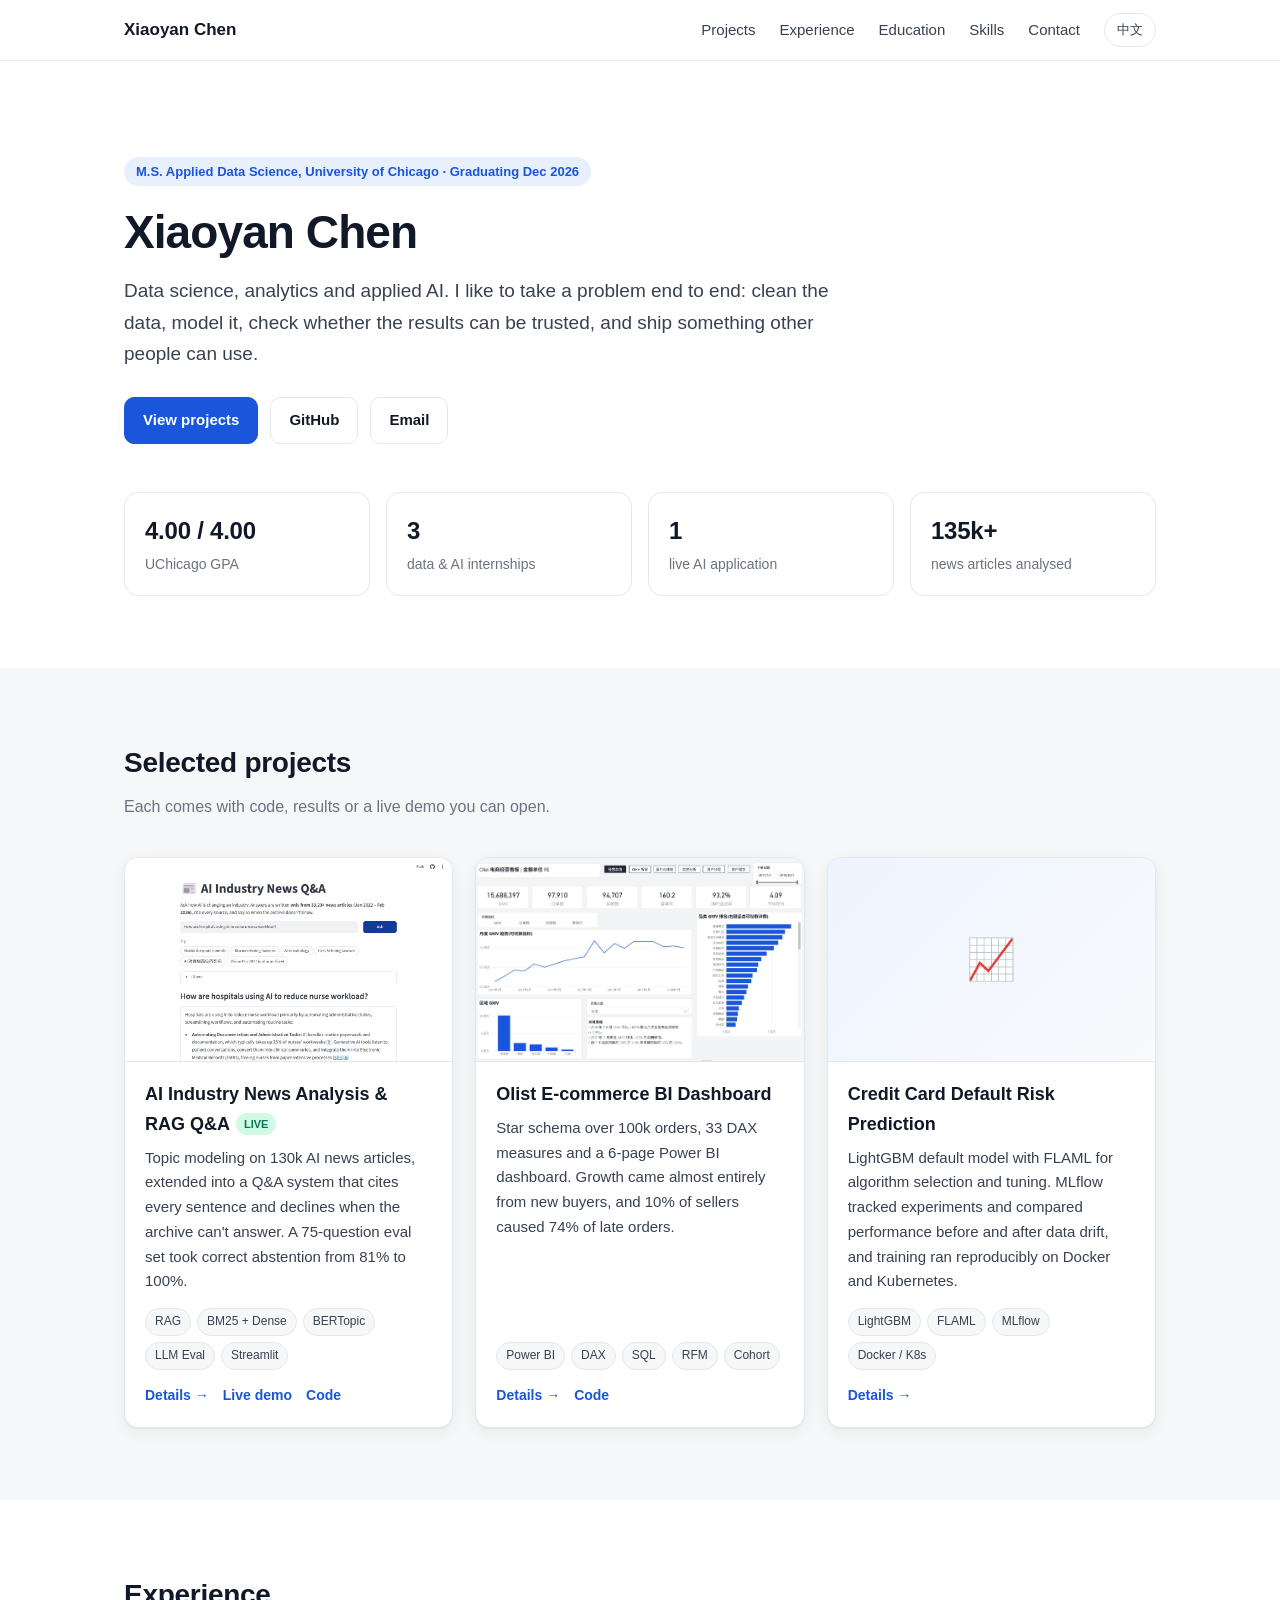
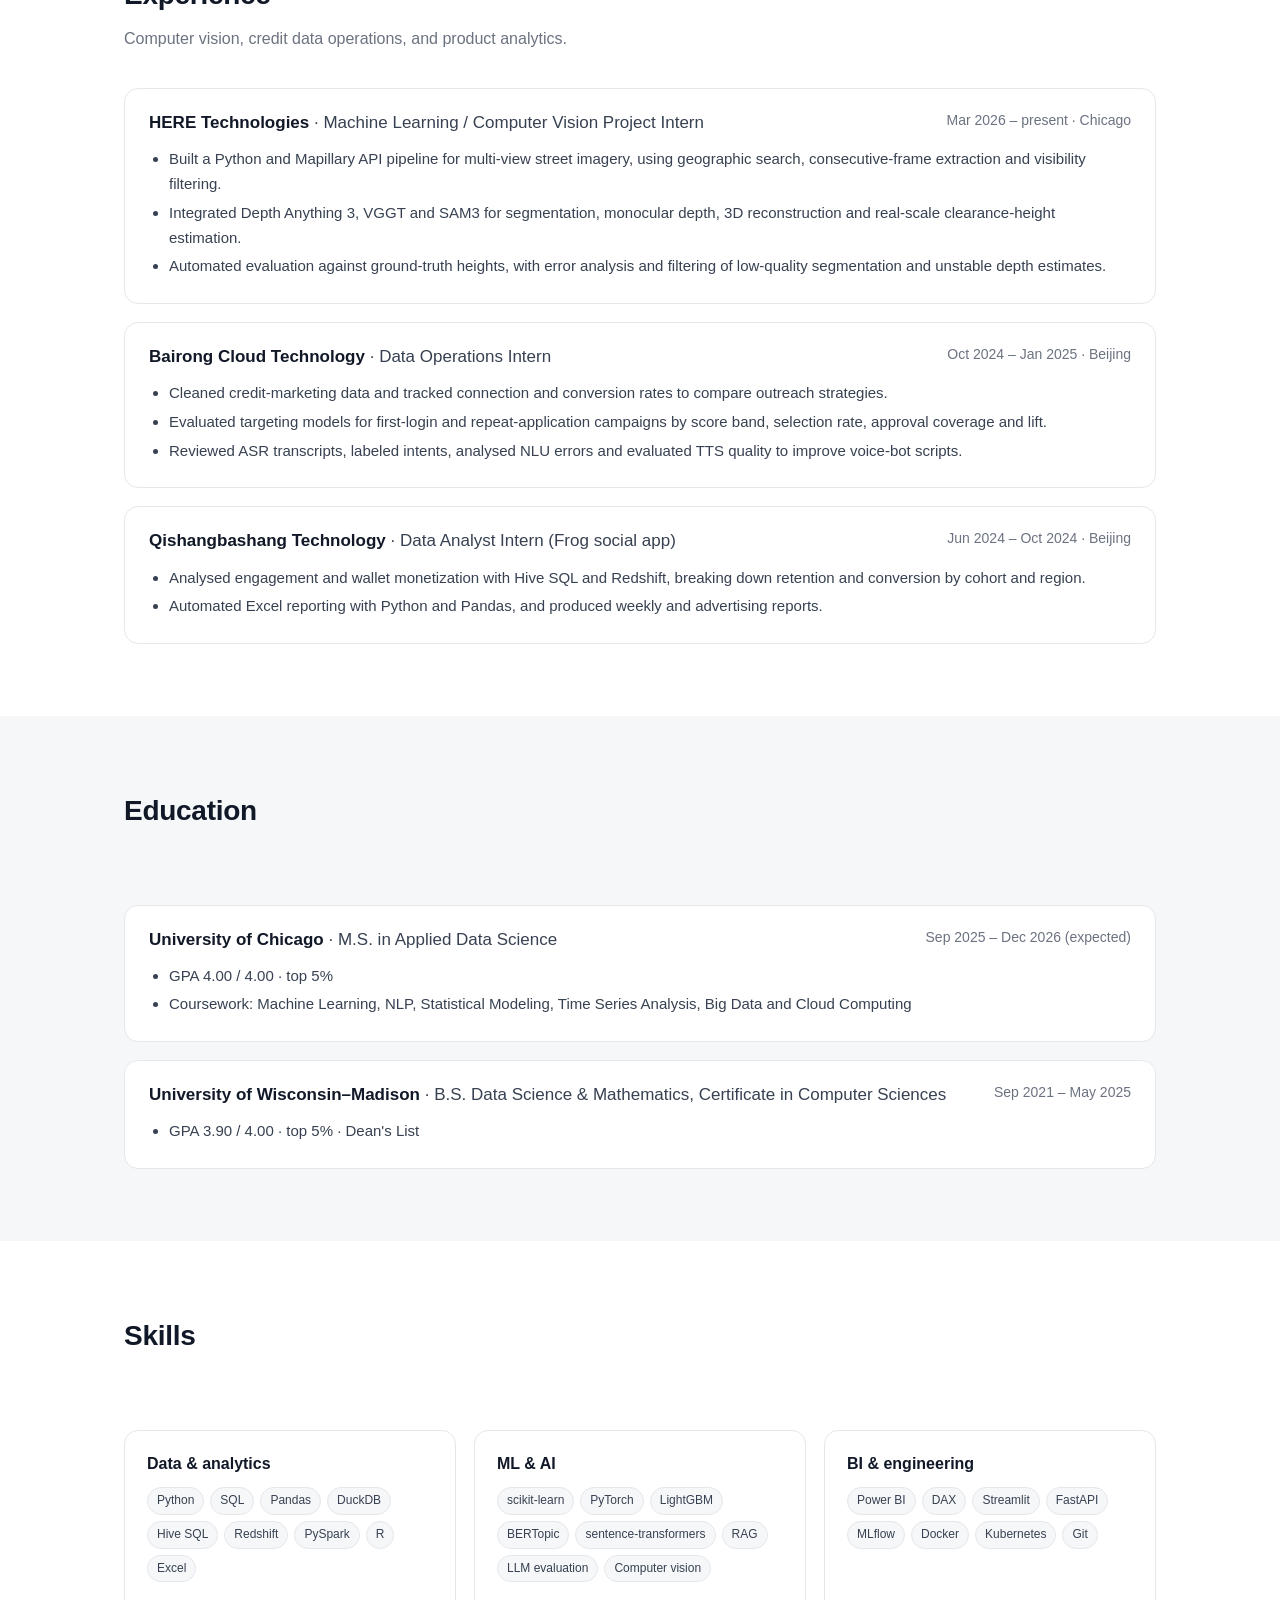
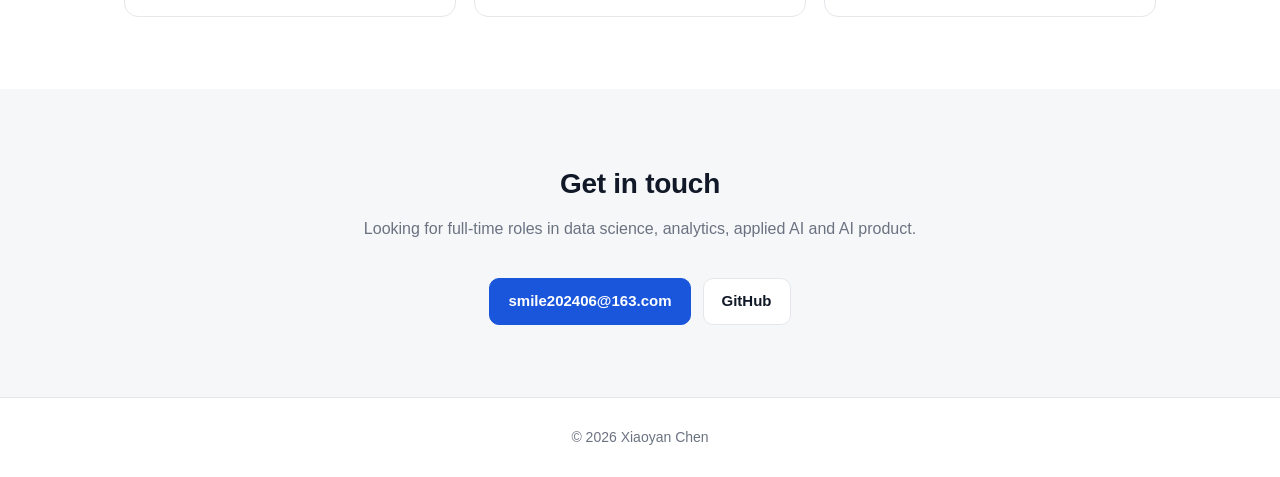
==== index.html @ d42ccf3e "Portfolio site: home page and three project pages (zh/en) Co-Authored-By: Claude Opus 5.5 <noreply@a" ====
<!DOCTYPE html>
<html lang="zh-CN" data-lang="zh">
<head>
  <meta charset="utf-8">
  <meta name="viewport" content="width=device-width, initial-scale=1">
  <title>陈笑颜 Xiaoyan Chen | 数据科学 · 数据分析 · AI 应用</title>
  <meta name="description" content="Xiaoyan Chen — M.S. Applied Data Science, University of Chicago. Projects in RAG / LLM applications, business intelligence and machine learning.">
  <link rel="stylesheet" href="assets/css/style.css">
  <script src="assets/js/lang.js"></script>
</head>
<body>

<nav class="nav">
  <div class="wrap">
    <a class="brand" href="#top"><span class="zh">陈笑颜</span><span class="en">Xiaoyan Chen</span></a>
    <div class="nav-links">
      <a href="#projects"><span class="zh">项目</span><span class="en">Projects</span></a>
      <a href="#experience"><span class="zh">经历</span><span class="en">Experience</span></a>
      <a href="#education"><span class="zh">教育</span><span class="en">Education</span></a>
      <a href="#skills"><span class="zh">技能</span><span class="en">Skills</span></a>
      <a class="keep" href="#contact"><span class="zh">联系</span><span class="en">Contact</span></a>
      <button class="lang-btn" data-toggle-lang type="button"><span class="zh">EN</span><span class="en">中文</span></button>
    </div>
  </div>
</nav>

<header class="hero" id="top">
  <div class="wrap">
    <span class="eyebrow"><span class="zh">芝加哥大学 应用数据科学硕士 · 2026 年 12 月毕业</span><span class="en">M.S. Applied Data Science, University of Chicago · Graduating Dec 2026</span></span>
    <h1><span class="zh">陈笑颜</span><span class="en">Xiaoyan Chen</span><span class="name-en zh">Xiaoyan Chen</span></h1>
    <p class="lead">
      <span class="zh">关注数据科学、数据分析与 AI 应用。我喜欢把问题做完整:从清洗数据、建模分析,到评测结果是否可信,再到做成别人能直接使用的产品。</span>
      <span class="en">Data science, analytics and applied AI. I like to take a problem end to end: clean the data, model it, check whether the results can be trusted, and ship something other people can use.</span>
    </p>
    <div class="btns">
      <a class="btn primary" href="#projects"><span class="zh">查看项目</span><span class="en">View projects</span></a>
      <a class="btn" href="https://github.com/Xchen-Xiaoyan" target="_blank" rel="noopener">GitHub</a>
      <a class="btn" href="mailto:smile202406@163.com">Email</a>
    </div>
    <div class="stats">
      <div class="stat"><b>4.00 / 4.00</b><span class="zh">芝加哥大学 GPA</span><span class="en">UChicago GPA</span></div>
      <div class="stat"><b>3</b><span class="zh">段数据 / AI 相关实习</span><span class="en">data &amp; AI internships</span></div>
      <div class="stat"><b>1</b><span class="zh">个在线可用的 AI 应用</span><span class="en">live AI application</span></div>
      <div class="stat"><b><span class="zh">13.5 万+</span><span class="en">135k+</span></b><span class="zh">篇新闻的 NLP 语料</span><span class="en">news articles analysed</span></div>
    </div>
  </div>
</header>

<section class="alt" id="projects">
  <div class="wrap">
    <h2 class="section-title"><span class="zh">精选项目</span><span class="en">Selected projects</span></h2>
    <p class="section-sub"><span class="zh">每个项目都有可以查看的代码、结果或在线演示。</span><span class="en">Each comes with code, results or a live demo you can open.</span></p>
    <div class="cards">

      <article class="card">
        <a class="thumb" href="projects/rag.html"><img src="assets/img/rag-demo.jpg" alt="RAG demo screenshot" loading="lazy"></a>
        <div class="body">
          <h3><span class="zh">AI 行业新闻分析与 RAG 问答系统</span><span class="en">AI Industry News Analysis &amp; RAG Q&amp;A</span><span class="badge">LIVE</span></h3>
          <p>
            <span class="zh">在 13 万篇 AI 新闻上做主题建模,再扩展成"逐句引用、无答案即拒答"的问答系统;自建 75 题评测集,正确拒答率由 81% 提升到 100%。</span>
            <span class="en">Topic modeling on 130k AI news articles, extended into a Q&amp;A system that cites every sentence and declines when the archive can't answer. A 75-question eval set took correct abstention from 81% to 100%.</span>
          </p>
          <div class="tags"><span class="tag">RAG</span><span class="tag">BM25 + Dense</span><span class="tag">BERTopic</span><span class="tag">LLM Eval</span><span class="tag">Streamlit</span></div>
          <div class="links">
            <a href="projects/rag.html"><span class="zh">详情 →</span><span class="en">Details →</span></a>
            <a href="https://ai-news-rag.streamlit.app" target="_blank" rel="noopener"><span class="zh">在线演示</span><span class="en">Live demo</span></a>
            <a href="https://github.com/Xchen-Xiaoyan/ai-news-rag" target="_blank" rel="noopener"><span class="zh">代码</span><span class="en">Code</span></a>
          </div>
        </div>
      </article>

      <article class="card">
        <a class="thumb" href="projects/olist-bi.html"><img src="assets/img/olist-overview.jpg" alt="Power BI dashboard" loading="lazy"></a>
        <div class="body">
          <h3><span class="zh">Olist 电商经营分析看板</span><span class="en">Olist E-commerce BI Dashboard</span></h3>
          <p>
            <span class="zh">10 万笔订单的星型建模、33 个 DAX 指标和 6 页 Power BI 看板;发现增长几乎全靠拉新,10% 的卖家造成 74% 的延迟订单。</span>
            <span class="en">Star schema over 100k orders, 33 DAX measures and a 6-page Power BI dashboard. Growth came almost entirely from new buyers, and 10% of sellers caused 74% of late orders.</span>
          </p>
          <div class="tags"><span class="tag">Power BI</span><span class="tag">DAX</span><span class="tag">SQL</span><span class="tag">RFM</span><span class="tag">Cohort</span></div>
          <div class="links">
            <a href="projects/olist-bi.html"><span class="zh">详情 →</span><span class="en">Details →</span></a>
            <a href="https://github.com/Xchen-Xiaoyan/olist-bi-dashboard" target="_blank" rel="noopener"><span class="zh">代码</span><span class="en">Code</span></a>
          </div>
        </div>
      </article>

      <article class="card">
        <a class="thumb placeholder" href="projects/credit-risk.html" aria-label="Credit risk project">📈</a>
        <div class="body">
          <h3><span class="zh">信用卡客户违约风险预测</span><span class="en">Credit Card Default Risk Prediction</span></h3>
          <p>
            <span class="zh">用 FLAML 自动选择算法与调参,构建 LightGBM 违约预测模型;以 MLflow 追踪实验、对比数据漂移前后表现,并用 Docker 与 Kubernetes 运行可复现的训练流程。</span>
            <span class="en">LightGBM default model with FLAML for algorithm selection and tuning. MLflow tracked experiments and compared performance before and after data drift, and training ran reproducibly on Docker and Kubernetes.</span>
          </p>
          <div class="tags"><span class="tag">LightGBM</span><span class="tag">FLAML</span><span class="tag">MLflow</span><span class="tag">Docker / K8s</span></div>
          <div class="links">
            <a href="projects/credit-risk.html"><span class="zh">详情 →</span><span class="en">Details →</span></a>
          </div>
        </div>
      </article>

    </div>
  </div>
</section>

<section id="experience">
  <div class="wrap">
    <h2 class="section-title"><span class="zh">实习经历</span><span class="en">Experience</span></h2>
    <p class="section-sub"><span class="zh">计算机视觉、信贷数据运营与互联网产品数据分析。</span><span class="en">Computer vision, credit data operations, and product analytics.</span></p>
    <div class="timeline">

      <div class="item">
        <div class="item-head">
          <h3>HERE Technologies <span class="role">· <span class="zh">机器学习 / 计算机视觉项目实习生</span><span class="en">Machine Learning / Computer Vision Project Intern</span></span></h3>
          <span class="when"><span class="zh">2026.03 – 至今 · 芝加哥</span><span class="en">Mar 2026 – present · Chicago</span></span>
        </div>
        <ul>
          <li><span class="zh">基于 Python 与 Mapillary API 搭建街景图像采集流程,通过地理检索、连续帧截取与可见性筛选构建多视角样本集。</span><span class="en">Built a Python and Mapillary API pipeline for multi-view street imagery, using geographic search, consecutive-frame extraction and visibility filtering.</span></li>
          <li><span class="zh">集成 Depth Anything 3、VGGT、SAM3,实现目标分割、单目深度估计、三维重建与真实尺度净空高度估计。</span><span class="en">Integrated Depth Anything 3, VGGT and SAM3 for segmentation, monocular depth, 3D reconstruction and real-scale clearance-height estimation.</span></li>
          <li><span class="zh">建立自动化评估流程,结合真实高度标签分析误差,筛除低质量分割与不稳定深度结果。</span><span class="en">Automated evaluation against ground-truth heights, with error analysis and filtering of low-quality segmentation and unstable depth estimates.</span></li>
        </ul>
      </div>

      <div class="item">
        <div class="item-head">
          <h3><span class="zh">北京百融云创科技股份有限公司</span><span class="en">Bairong Cloud Technology</span> <span class="role">· <span class="zh">数据运营管理实习生</span><span class="en">Data Operations Intern</span></span></h3>
          <span class="when"><span class="zh">2024.10 – 2025.01 · 北京</span><span class="en">Oct 2024 – Jan 2025 · Beijing</span></span>
        </div>
        <ul>
          <li><span class="zh">清洗信贷营销数据,统计接通率、转化率等指标,支持触达策略比较与运营复盘。</span><span class="en">Cleaned credit-marketing data and tracked connection and conversion rates to compare outreach strategies.</span></li>
          <li><span class="zh">参与首登、重申场景的模型效果回溯,比较评分区间与交叉圈选方案的析出率、授信占比和提升倍数。</span><span class="en">Evaluated targeting models for first-login and repeat-application campaigns by score band, selection rate, approval coverage and lift.</span></li>
          <li><span class="zh">核对 ASR 转写、标注客户意图并分析 NLU 误判,评估 TTS 合成语音,协助优化外呼话术。</span><span class="en">Reviewed ASR transcripts, labeled intents, analysed NLU errors and evaluated TTS quality to improve voice-bot scripts.</span></li>
        </ul>
      </div>

      <div class="item">
        <div class="item-head">
          <h3><span class="zh">北京七上八上科技有限公司</span><span class="en">Qishangbashang Technology</span> <span class="role">· <span class="zh">数据分析实习生(Frog 海外社交产品)</span><span class="en">Data Analyst Intern (Frog social app)</span></span></h3>
          <span class="when"><span class="zh">2024.06 – 2024.10 · 北京</span><span class="en">Jun 2024 – Oct 2024 · Beijing</span></span>
        </div>
        <ul>
          <li><span class="zh">使用 Hive SQL、Redshift 分析用户行为与钱包商业化指标,按新老用户、地区拆解留存与转化。</span><span class="en">Analysed engagement and wallet monetization with Hive SQL and Redshift, breaking down retention and conversion by cohort and region.</span></li>
          <li><span class="zh">用 Python / Pandas 自动回填 Excel 报表,减少重复整理工作;制作数据周报与广告效果报告。</span><span class="en">Automated Excel reporting with Python and Pandas, and produced weekly and advertising reports.</span></li>
        </ul>
      </div>

    </div>
  </div>
</section>

<section class="alt" id="education">
  <div class="wrap">
    <h2 class="section-title"><span class="zh">教育背景</span><span class="en">Education</span></h2>
    <p class="section-sub">&nbsp;</p>
    <div class="timeline">
      <div class="item">
        <div class="item-head">
          <h3><span class="zh">芝加哥大学</span><span class="en">University of Chicago</span> <span class="role">· <span class="zh">应用数据科学 硕士</span><span class="en">M.S. in Applied Data Science</span></span></h3>
          <span class="when"><span class="zh">2025.09 – 2026.12(预计)</span><span class="en">Sep 2025 – Dec 2026 (expected)</span></span>
        </div>
        <ul>
          <li>GPA 4.00 / 4.00 <span class="zh">· 专业前 5%</span><span class="en">· top 5%</span></li>
          <li><span class="zh">核心课程:机器学习、NLP、数据科学统计模型、时间序列分析与预测、大数据与云计算</span><span class="en">Coursework: Machine Learning, NLP, Statistical Modeling, Time Series Analysis, Big Data and Cloud Computing</span></li>
        </ul>
      </div>
      <div class="item">
        <div class="item-head">
          <h3><span class="zh">威斯康星大学麦迪逊分校</span><span class="en">University of Wisconsin–Madison</span> <span class="role">· <span class="zh">数据科学 / 数学 学士,计算机科学证书</span><span class="en">B.S. Data Science &amp; Mathematics, Certificate in Computer Sciences</span></span></h3>
          <span class="when"><span class="zh">2021.09 – 2025.05</span><span class="en">Sep 2021 – May 2025</span></span>
        </div>
        <ul>
          <li>GPA 3.90 / 4.00 <span class="zh">· 专业前 5% · 连续三年院长名单</span><span class="en">· top 5% · Dean's List</span></li>
        </ul>
      </div>
    </div>
  </div>
</section>

<section id="skills">
  <div class="wrap">
    <h2 class="section-title"><span class="zh">技能</span><span class="en">Skills</span></h2>
    <p class="section-sub">&nbsp;</p>
    <div class="skills">
      <div class="skill">
        <h3><span class="zh">数据与分析</span><span class="en">Data &amp; analytics</span></h3>
        <div class="tags"><span class="tag">Python</span><span class="tag">SQL</span><span class="tag">Pandas</span><span class="tag">DuckDB</span><span class="tag">Hive SQL</span><span class="tag">Redshift</span><span class="tag">PySpark</span><span class="tag">R</span><span class="tag">Excel</span></div>
      </div>
      <div class="skill">
        <h3><span class="zh">机器学习与 AI</span><span class="en">ML &amp; AI</span></h3>
        <div class="tags"><span class="tag">scikit-learn</span><span class="tag">PyTorch</span><span class="tag">LightGBM</span><span class="tag">BERTopic</span><span class="tag">sentence-transformers</span><span class="tag">RAG</span><span class="tag">LLM evaluation</span><span class="tag">Computer vision</span></div>
      </div>
      <div class="skill">
        <h3><span class="zh">BI 与工程</span><span class="en">BI &amp; engineering</span></h3>
        <div class="tags"><span class="tag">Power BI</span><span class="tag">DAX</span><span class="tag">Streamlit</span><span class="tag">FastAPI</span><span class="tag">MLflow</span><span class="tag">Docker</span><span class="tag">Kubernetes</span><span class="tag">Git</span></div>
      </div>
    </div>
  </div>
</section>

<section class="alt contact" id="contact">
  <div class="wrap">
    <h2 class="section-title"><span class="zh">联系我</span><span class="en">Get in touch</span></h2>
    <p class="section-sub"><span class="zh">正在寻找数据科学、数据分析、AI 应用与 AI 产品相关的全职机会。</span><span class="en">Looking for full-time roles in data science, analytics, applied AI and AI product.</span></p>
    <div class="btns">
      <a class="btn primary" href="mailto:smile202406@163.com">smile202406@163.com</a>
      <a class="btn" href="https://github.com/Xchen-Xiaoyan" target="_blank" rel="noopener">GitHub</a>
    </div>
  </div>
</section>

<footer>© <span id="year">2026</span> <span class="zh">陈笑颜</span><span class="en">Xiaoyan Chen</span></footer>

</body>
</html>
---- assets/css/style.css ----
/* ---------- tokens ---------- */
:root {
  --accent: #1a56db;
  --accent-soft: #e8f0fe;
  --ink: #111827;
  --ink-2: #374151;
  --muted: #6b7280;
  --line: #e5e7eb;
  --bg: #ffffff;
  --bg-2: #f6f7f9;
  --radius: 14px;
  --shadow: 0 1px 2px rgba(17, 24, 39, .04), 0 4px 16px rgba(17, 24, 39, .06);
  --max: 1080px;
  /* System fonts only: no external font CDN, so the site loads everywhere (incl. mainland China). */
  --font: -apple-system, BlinkMacSystemFont, "Segoe UI", "PingFang SC", "Hiragino Sans GB", "Microsoft YaHei",
          "Noto Sans SC", "Helvetica Neue", Arial, sans-serif;
}

* { box-sizing: border-box; }
html { scroll-behavior: smooth; }
body { margin: 0; font-family: var(--font); color: var(--ink); background: var(--bg); line-height: 1.65;
       -webkit-font-smoothing: antialiased; }
img { max-width: 100%; display: block; }
a { color: var(--accent); text-decoration: none; }
a:hover { text-decoration: underline; }

/* ---------- language toggle: every text exists as .zh and .en ---------- */
html[data-lang="zh"] .en, html[data-lang="en"] .zh { display: none !important; }

/* ---------- layout ---------- */
.wrap { max-width: var(--max); margin: 0 auto; padding: 0 24px; }
section { padding: 72px 0; }
section.alt { background: var(--bg-2); }
.section-title { font-size: 28px; font-weight: 700; margin: 0 0 8px; letter-spacing: -.01em; }
.section-sub { color: var(--muted); margin: 0 0 36px; }

/* ---------- nav ---------- */
.nav { position: sticky; top: 0; z-index: 10; background: rgba(255, 255, 255, .88);
       backdrop-filter: saturate(180%) blur(10px); border-bottom: 1px solid var(--line); }
.nav .wrap { display: flex; align-items: center; justify-content: space-between; height: 60px; }
.brand { font-weight: 700; color: var(--ink); font-size: 17px; }
.brand:hover { text-decoration: none; }
.nav-links { display: flex; gap: 24px; align-items: center; }
.nav-links a { color: var(--ink-2); font-size: 15px; }
.lang-btn { border: 1px solid var(--line); background: #fff; border-radius: 999px; padding: 5px 12px;
            font: inherit; font-size: 13px; cursor: pointer; color: var(--ink-2); }
.lang-btn:hover { border-color: var(--accent); color: var(--accent); }

/* ---------- hero ---------- */
.hero { padding: 96px 0 72px; }
.eyebrow { display: inline-block; font-size: 13px; font-weight: 600; color: var(--accent); background: var(--accent-soft);
           padding: 4px 12px; border-radius: 999px; margin-bottom: 20px; }
.hero h1 { font-size: 46px; line-height: 1.15; margin: 0 0 16px; letter-spacing: -.02em; }
.hero h1 .name-en { color: var(--muted); font-weight: 600; font-size: 28px; margin-left: 10px; }
.hero p.lead { font-size: 19px; color: var(--ink-2); max-width: 720px; margin: 0 0 28px; }
.btns { display: flex; gap: 12px; flex-wrap: wrap; }
.btn { display: inline-flex; align-items: center; gap: 8px; padding: 10px 18px; border-radius: 10px; font-weight: 600;
       font-size: 15px; border: 1px solid var(--line); color: var(--ink); background: #fff; }
.btn:hover { text-decoration: none; border-color: var(--accent); color: var(--accent); }
.btn.primary { background: var(--accent); border-color: var(--accent); color: #fff; }
.btn.primary:hover { background: #1747b8; color: #fff; }
.stats { display: grid; grid-template-columns: repeat(4, 1fr); gap: 16px; margin-top: 48px; }
.stat { border: 1px solid var(--line); border-radius: var(--radius); padding: 18px 20px; background: #fff; }
.stat b { display: block; font-size: 24px; letter-spacing: -.01em; white-space: nowrap; }
.stat > span { color: var(--muted); font-size: 14px; }

/* ---------- project cards ---------- */
.cards { display: grid; grid-template-columns: repeat(3, 1fr); gap: 22px; }
.card { background: #fff; border: 1px solid var(--line); border-radius: var(--radius); overflow: hidden;
        box-shadow: var(--shadow); display: flex; flex-direction: column; transition: transform .15s ease; }
.card:hover { transform: translateY(-3px); }
.card .thumb { aspect-ratio: 16 / 10; background: var(--bg-2); overflow: hidden; border-bottom: 1px solid var(--line); }
.card .thumb img { width: 100%; height: 100%; object-fit: cover; object-position: top; }
.card .thumb.placeholder { display: grid; place-items: center; font-size: 40px; color: var(--accent);
                           background: linear-gradient(135deg, #eef4ff, #f8fafc); }
.card .body { padding: 18px 20px 20px; display: flex; flex-direction: column; flex: 1; }
.card h3 { margin: 0 0 6px; font-size: 18px; }
.card p { margin: 0 0 14px; color: var(--ink-2); font-size: 15px; flex: 1; }
.tags { display: flex; flex-wrap: wrap; gap: 6px; margin-bottom: 14px; }
.tag { font-size: 12px; padding: 3px 9px; border-radius: 999px; background: var(--bg-2); color: var(--ink-2);
       border: 1px solid var(--line); }
.card .links { display: flex; gap: 14px; font-size: 14px; font-weight: 600; }
.badge { display: inline-block; font-size: 11px; font-weight: 700; color: #047857; background: #d1fae5;
         padding: 2px 8px; border-radius: 999px; margin-left: 6px; vertical-align: 2px; }

/* ---------- timeline ---------- */
.timeline { display: grid; gap: 18px; }
.item { background: #fff; border: 1px solid var(--line); border-radius: var(--radius); padding: 20px 24px; }
.item-head { display: flex; justify-content: space-between; gap: 12px; flex-wrap: wrap; }
.item h3 { margin: 0; font-size: 17px; }
.item .role { color: var(--ink-2); font-weight: 500; }
.item .when { color: var(--muted); font-size: 14px; white-space: nowrap; }
.item ul { margin: 10px 0 0; padding-left: 20px; color: var(--ink-2); font-size: 15px; }
.item li { margin: 4px 0; }

/* ---------- skills ---------- */
.skills { display: grid; grid-template-columns: repeat(3, 1fr); gap: 18px; }
.skill { background: #fff; border: 1px solid var(--line); border-radius: var(--radius); padding: 20px 22px; }
.skill h3 { margin: 0 0 10px; font-size: 16px; }

/* ---------- contact / footer ---------- */
.contact { text-align: center; }
.contact .btns { justify-content: center; }
footer { border-top: 1px solid var(--line); padding: 28px 0; color: var(--muted); font-size: 14px; text-align: center; }

/* ---------- project detail pages ---------- */
.crumb { font-size: 14px; color: var(--muted); margin-bottom: 18px; display: inline-block; }
.detail-hero { padding: 56px 0 32px; }
.detail-hero h1 { font-size: 36px; margin: 0 0 12px; letter-spacing: -.02em; }
.detail-hero .lead { font-size: 18px; color: var(--ink-2); max-width: 760px; margin: 0 0 22px; }
.shot { border: 1px solid var(--line); border-radius: var(--radius); overflow: hidden; box-shadow: var(--shadow); background: #fff; }
.shot + figcaption, figcaption { color: var(--muted); font-size: 14px; margin-top: 8px; }
figure { margin: 0; }
.grid-2 { display: grid; grid-template-columns: 1fr 1fr; gap: 22px; }
.metrics { display: grid; grid-template-columns: repeat(4, 1fr); gap: 14px; margin: 8px 0 8px; }
.metric { border: 1px solid var(--line); border-radius: 12px; padding: 16px 18px; background: #fff; }
.metric b { display: block; font-size: 24px; color: var(--accent); letter-spacing: -.01em; white-space: nowrap; }
.metric > span { font-size: 13px; color: var(--muted); }
.prose { max-width: 780px; }
.prose h2 { font-size: 22px; margin: 36px 0 10px; }
.prose p, .prose li { color: var(--ink-2); font-size: 16px; }
.prose ul { padding-left: 22px; }
.callout { border-left: 4px solid var(--accent); background: var(--accent-soft); padding: 14px 18px; border-radius: 0 10px 10px 0;
           color: var(--ink-2); margin: 18px 0; }

/* ---------- responsive ---------- */
@media (max-width: 900px) {
  .cards, .skills { grid-template-columns: 1fr 1fr; }
  .stats, .metrics { grid-template-columns: 1fr 1fr; }
}
@media (max-width: 640px) {
  .nav-links a:not(.keep) { display: none; }
  .hero { padding: 56px 0 40px; }
  .hero h1 { font-size: 34px; }
  .stat b, .metric b { font-size: 20px; }
  .hero h1 .name-en { display: block; margin: 6px 0 0; font-size: 22px; }
  .cards, .skills, .grid-2 { grid-template-columns: 1fr; }
  section { padding: 52px 0; }
  .detail-hero h1 { font-size: 28px; }
}
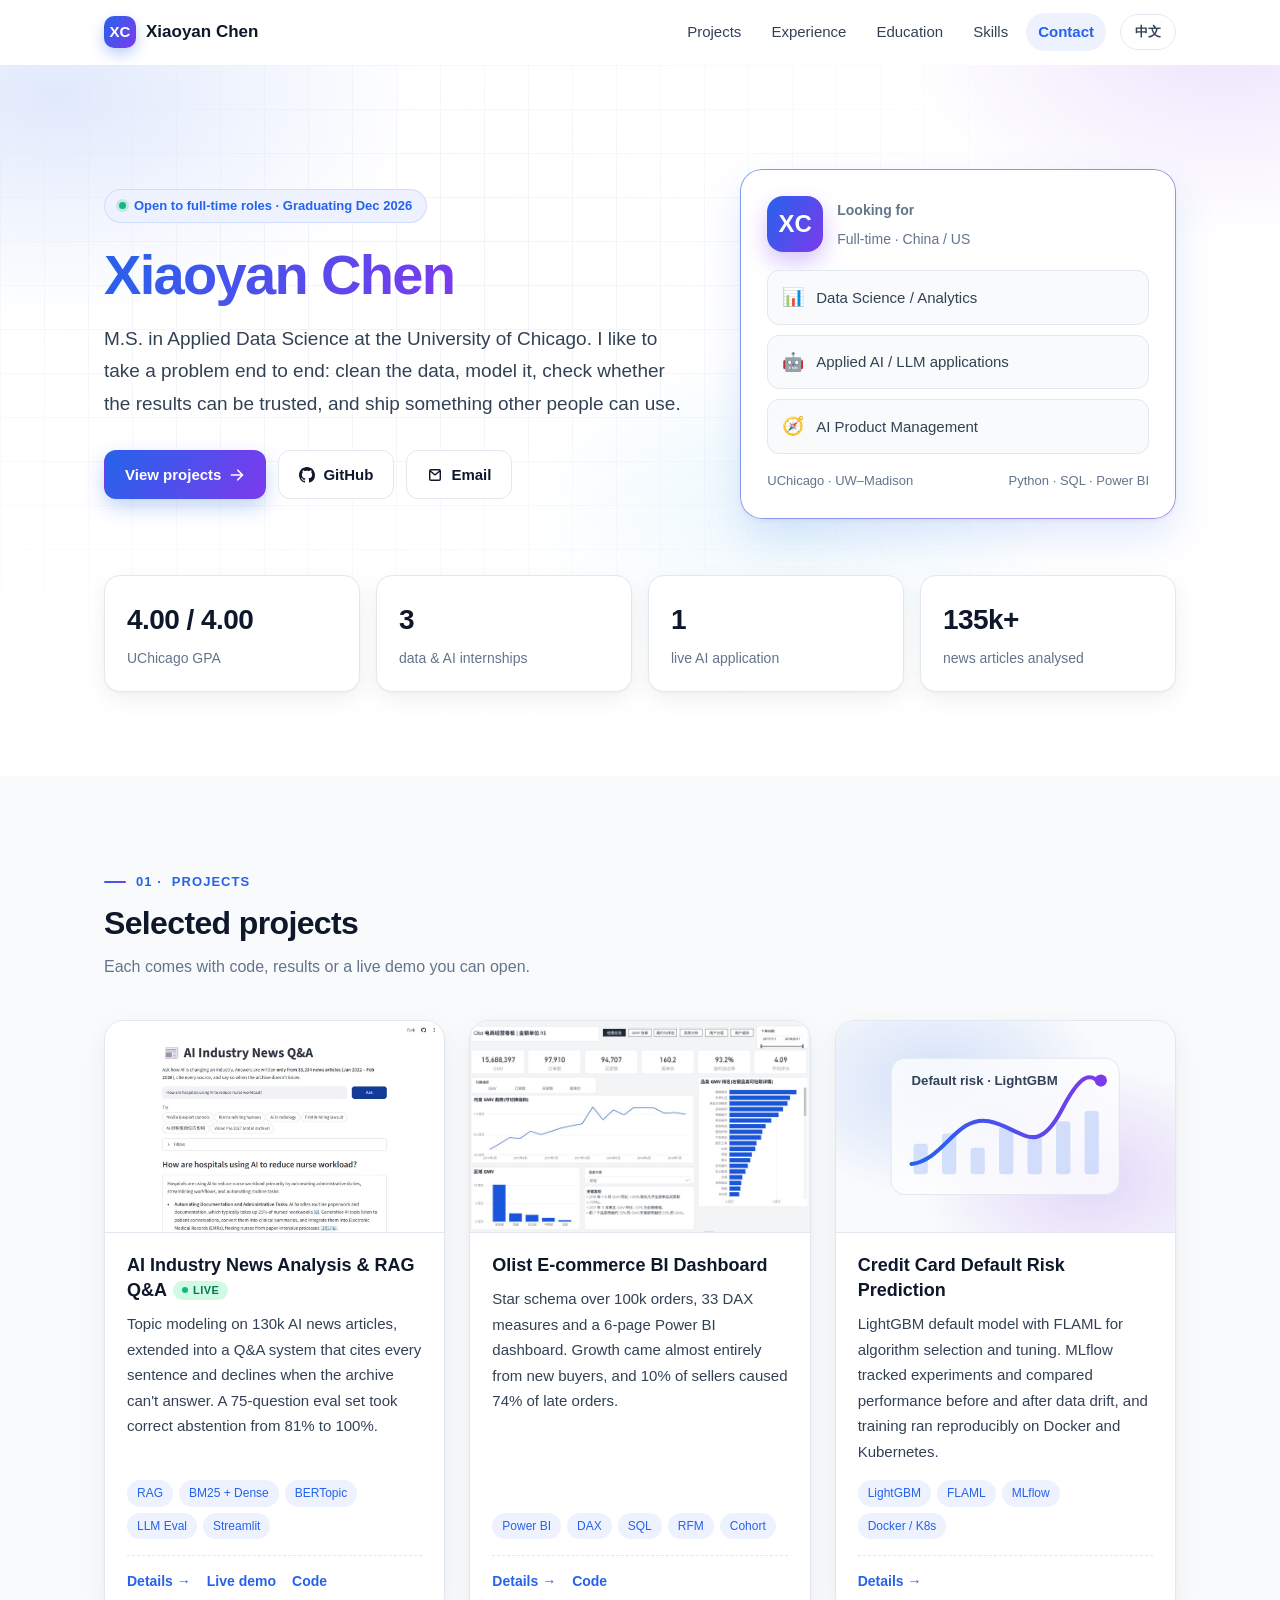
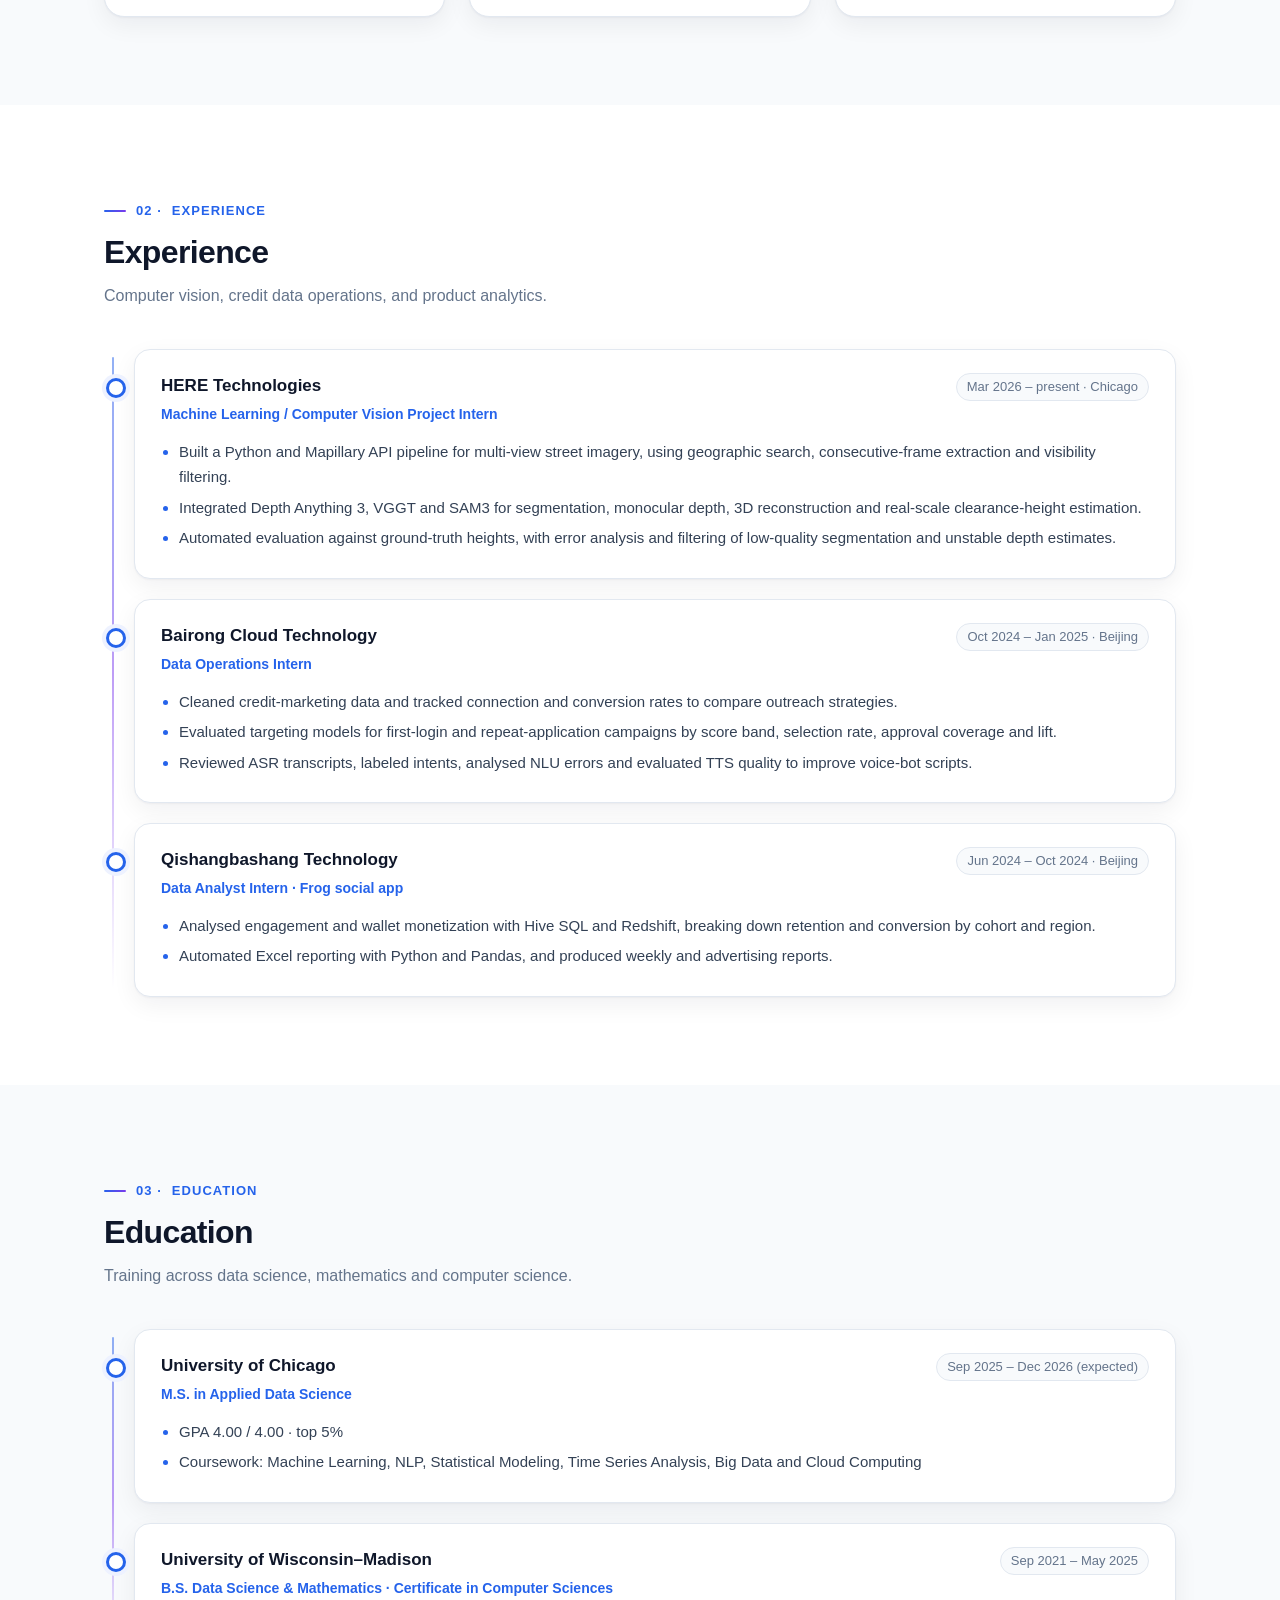
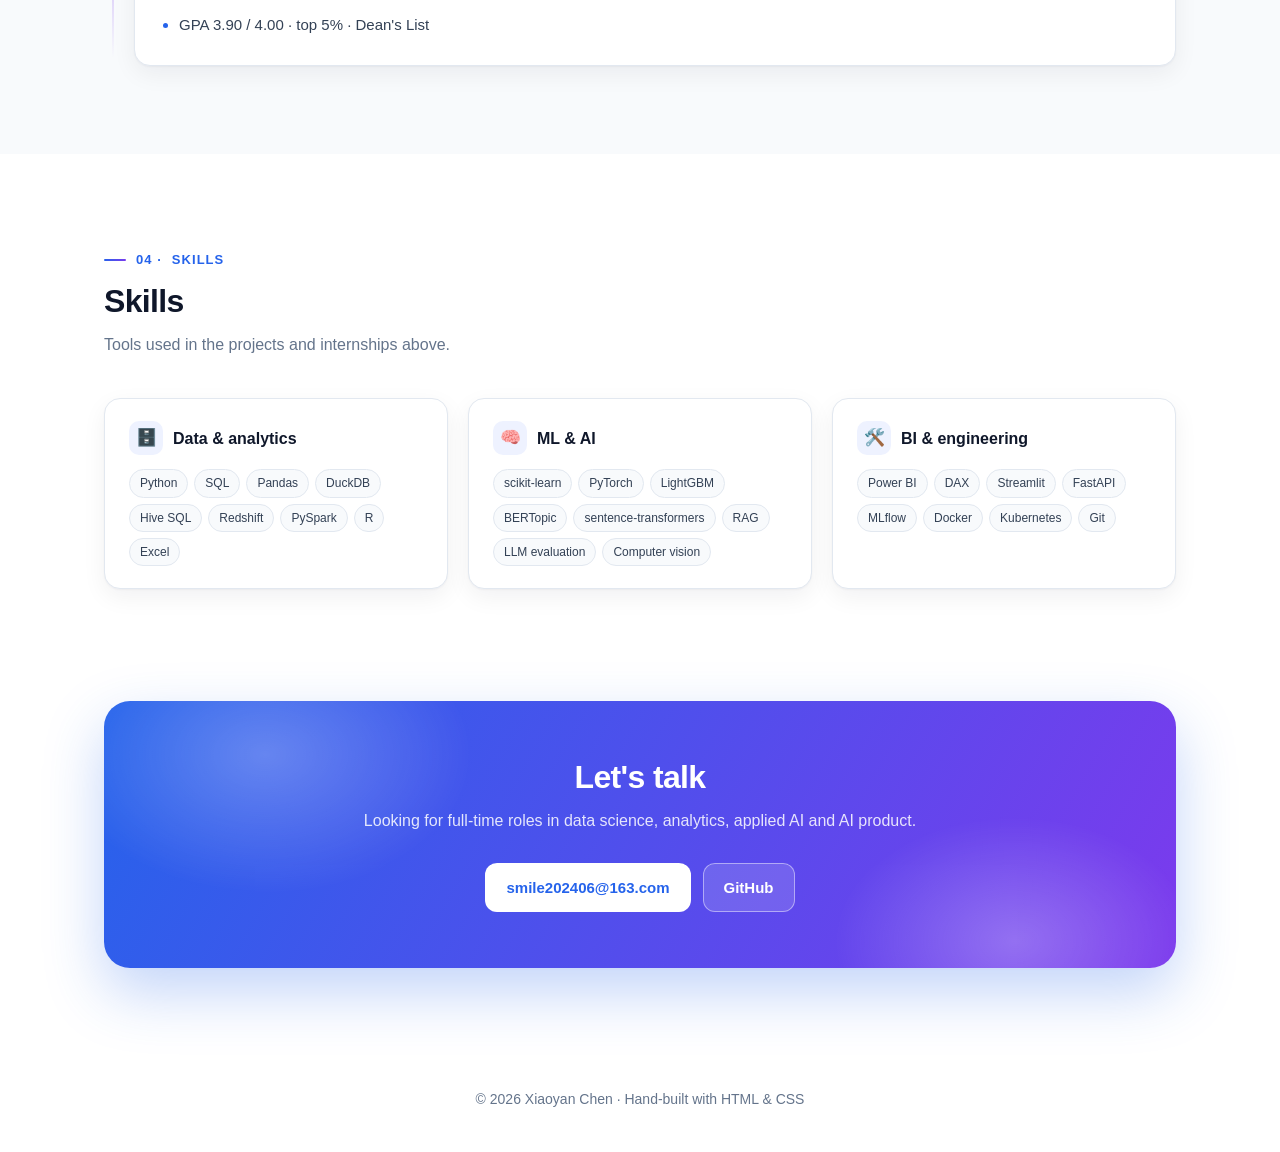
==== commit ca7545dd: "Redesign: gradient hero with profile card, timeline, motion, dark mode polish Co-Authored-By: Claude" ====
--- a/index.html
+++ b/index.html
@@ -5,6 +5,8 @@
   <meta name="viewport" content="width=device-width, initial-scale=1">
   <title>陈笑颜 Xiaoyan Chen | 数据科学 · 数据分析 · AI 应用</title>
   <meta name="description" content="Xiaoyan Chen — M.S. Applied Data Science, University of Chicago. Projects in RAG / LLM applications, business intelligence and machine learning.">
+  <meta name="color-scheme" content="light dark">
+  <link rel="icon" href="data:image/svg+xml,%3Csvg xmlns='http://www.w3.org/2000/svg' viewBox='0 0 64 64'%3E%3Cdefs%3E%3ClinearGradient id='g' x1='0' y1='0' x2='1' y2='1'%3E%3Cstop offset='0' stop-color='%232563eb'/%3E%3Cstop offset='1' stop-color='%237c3aed'/%3E%3C/linearGradient%3E%3C/defs%3E%3Crect width='64' height='64' rx='16' fill='url(%23g)'/%3E%3Ctext x='32' y='43' font-size='30' text-anchor='middle' fill='white' font-family='Arial' font-weight='700'%3EXC%3C/text%3E%3C/svg%3E">
   <link rel="stylesheet" href="assets/css/style.css">
   <script src="assets/js/lang.js"></script>
 </head>
@@ -12,7 +14,7 @@
 
 <nav class="nav">
   <div class="wrap">
-    <a class="brand" href="#top"><span class="zh">陈笑颜</span><span class="en">Xiaoyan Chen</span></a>
+    <a class="brand" href="#top"><span class="mono">XC</span><span class="zh">陈笑颜</span><span class="en">Xiaoyan Chen</span></a>
     <div class="nav-links">
       <a href="#projects"><span class="zh">项目</span><span class="en">Projects</span></a>
       <a href="#experience"><span class="zh">经历</span><span class="en">Experience</span></a>
@@ -26,18 +28,39 @@
 
 <header class="hero" id="top">
   <div class="wrap">
-    <span class="eyebrow"><span class="zh">芝加哥大学 应用数据科学硕士 · 2026 年 12 月毕业</span><span class="en">M.S. Applied Data Science, University of Chicago · Graduating Dec 2026</span></span>
-    <h1><span class="zh">陈笑颜</span><span class="en">Xiaoyan Chen</span><span class="name-en zh">Xiaoyan Chen</span></h1>
-    <p class="lead">
-      <span class="zh">关注数据科学、数据分析与 AI 应用。我喜欢把问题做完整:从清洗数据、建模分析,到评测结果是否可信,再到做成别人能直接使用的产品。</span>
-      <span class="en">Data science, analytics and applied AI. I like to take a problem end to end: clean the data, model it, check whether the results can be trusted, and ship something other people can use.</span>
-    </p>
-    <div class="btns">
-      <a class="btn primary" href="#projects"><span class="zh">查看项目</span><span class="en">View projects</span></a>
-      <a class="btn" href="https://github.com/Xchen-Xiaoyan" target="_blank" rel="noopener">GitHub</a>
-      <a class="btn" href="mailto:smile202406@163.com">Email</a>
-    </div>
-    <div class="stats">
+    <div class="hero-grid">
+      <div class="reveal">
+        <span class="eyebrow"><span class="dot"></span><span class="zh">正在求职 · 2026 年 12 月毕业</span><span class="en">Open to full-time roles · Graduating Dec 2026</span></span>
+        <h1><span class="zh"><span class="grad-text">陈笑颜</span><span class="name-en">Xiaoyan Chen</span></span><span class="en"><span class="grad-text">Xiaoyan Chen</span></span></h1>
+        <p class="lead">
+          <span class="zh">芝加哥大学应用数据科学硕士。我喜欢把问题做完整:从清洗数据、建模分析,到评测结果是否可信,再到做成别人能直接使用的产品。</span>
+          <span class="en">M.S. in Applied Data Science at the University of Chicago. I like to take a problem end to end: clean the data, model it, check whether the results can be trusted, and ship something other people can use.</span>
+        </p>
+        <div class="btns">
+          <a class="btn primary" href="#projects"><span class="zh">查看项目</span><span class="en">View projects</span>
+            <svg viewBox="0 0 20 20" fill="currentColor"><path d="M10.3 3.3a1 1 0 0 1 1.4 0l6 6a1 1 0 0 1 0 1.4l-6 6a1 1 0 1 1-1.4-1.4L14.6 11H3a1 1 0 1 1 0-2h11.6l-4.3-4.3a1 1 0 0 1 0-1.4Z"/></svg></a>
+          <a class="btn" href="https://github.com/Xchen-Xiaoyan" target="_blank" rel="noopener">
+            <svg viewBox="0 0 16 16" fill="currentColor"><path d="M8 0C3.58 0 0 3.58 0 8c0 3.54 2.29 6.53 5.47 7.59.4.07.55-.17.55-.38 0-.19-.01-.82-.01-1.49-2.01.37-2.53-.49-2.69-.94-.09-.23-.48-.94-.82-1.13-.28-.15-.68-.52-.01-.53.63-.01 1.08.58 1.23.82.72 1.21 1.87.87 2.33.66.07-.52.28-.87.51-1.07-1.78-.2-3.64-.89-3.64-3.95 0-.87.31-1.59.82-2.15-.08-.2-.36-1.02.08-2.12 0 0 .67-.21 2.2.82.64-.18 1.32-.27 2-.27.68 0 1.36.09 2 .27 1.53-1.04 2.2-.82 2.2-.82.44 1.1.16 1.92.08 2.12.51.56.82 1.27.82 2.15 0 3.07-1.87 3.75-3.65 3.95.29.25.54.73.54 1.48 0 1.07-.01 1.93-.01 2.2 0 .21.15.46.55.38A8.01 8.01 0 0 0 16 8c0-4.42-3.58-8-8-8Z"/></svg>GitHub</a>
+          <a class="btn" href="mailto:smile202406@163.com">
+            <svg viewBox="0 0 20 20" fill="currentColor"><path d="M2.5 5A2.5 2.5 0 0 1 5 2.5h10A2.5 2.5 0 0 1 17.5 5v10a2.5 2.5 0 0 1-2.5 2.5H5A2.5 2.5 0 0 1 2.5 15V5Zm2.2-.6 5.3 4.4 5.3-4.4A1 1 0 0 0 15 4.5H5a1 1 0 0 0-.3.1Zm11 1.9-5.1 4.2a1 1 0 0 1-1.2 0L4.3 6.3V15a.7.7 0 0 0 .7.7h10a.7.7 0 0 0 .7-.7V6.3Z"/></svg>Email</a>
+        </div>
+      </div>
+
+      <aside class="profile reveal">
+        <div class="profile-head">
+          <div class="avatar">XC</div>
+          <div><b><span class="zh">求职方向</span><span class="en">Looking for</span></b><span class="zh">全职 · 中国 / 美国</span><span class="en">Full-time · China / US</span></div>
+        </div>
+        <div class="focus">
+          <div><i>📊</i><span class="zh">数据科学 / 数据分析</span><span class="en">Data Science / Analytics</span></div>
+          <div><i>🤖</i><span class="zh">AI 应用 / 大模型应用开发</span><span class="en">Applied AI / LLM applications</span></div>
+          <div><i>🧭</i><span class="zh">AI 产品经理</span><span class="en">AI Product Management</span></div>
+        </div>
+        <div class="profile-foot"><span>UChicago · UW–Madison</span><span>Python · SQL · Power BI</span></div>
+      </aside>
+    </div>
+
+    <div class="stats reveal">
       <div class="stat"><b>4.00 / 4.00</b><span class="zh">芝加哥大学 GPA</span><span class="en">UChicago GPA</span></div>
       <div class="stat"><b>3</b><span class="zh">段数据 / AI 相关实习</span><span class="en">data &amp; AI internships</span></div>
       <div class="stat"><b>1</b><span class="zh">个在线可用的 AI 应用</span><span class="en">live AI application</span></div>
@@ -48,11 +71,14 @@
 
 <section class="alt" id="projects">
   <div class="wrap">
-    <h2 class="section-title"><span class="zh">精选项目</span><span class="en">Selected projects</span></h2>
-    <p class="section-sub"><span class="zh">每个项目都有可以查看的代码、结果或在线演示。</span><span class="en">Each comes with code, results or a live demo you can open.</span></p>
+    <div class="reveal">
+      <div class="kicker">01 · <span class="zh">项目</span><span class="en">Projects</span></div>
+      <h2 class="section-title"><span class="zh">精选项目</span><span class="en">Selected projects</span></h2>
+      <p class="section-sub"><span class="zh">每个项目都有可以查看的代码、结果或在线演示。</span><span class="en">Each comes with code, results or a live demo you can open.</span></p>
+    </div>
     <div class="cards">
 
-      <article class="card">
+      <article class="card reveal">
         <a class="thumb" href="projects/rag.html"><img src="assets/img/rag-demo.jpg" alt="RAG demo screenshot" loading="lazy"></a>
         <div class="body">
           <h3><span class="zh">AI 行业新闻分析与 RAG 问答系统</span><span class="en">AI Industry News Analysis &amp; RAG Q&amp;A</span><span class="badge">LIVE</span></h3>
@@ -69,7 +95,7 @@
         </div>
       </article>
 
-      <article class="card">
+      <article class="card reveal">
         <a class="thumb" href="projects/olist-bi.html"><img src="assets/img/olist-overview.jpg" alt="Power BI dashboard" loading="lazy"></a>
         <div class="body">
           <h3><span class="zh">Olist 电商经营分析看板</span><span class="en">Olist E-commerce BI Dashboard</span></h3>
@@ -85,8 +111,16 @@
         </div>
       </article>
 
-      <article class="card">
-        <a class="thumb placeholder" href="projects/credit-risk.html" aria-label="Credit risk project">📈</a>
+      <article class="card reveal">
+        <a class="thumb placeholder" href="projects/credit-risk.html" aria-label="Credit risk project">
+          <svg viewBox="0 0 240 150" fill="none" aria-hidden="true">
+            <defs><linearGradient id="lg" x1="0" y1="0" x2="1" y2="0"><stop offset="0" stop-color="#2563eb"/><stop offset="1" stop-color="#7c3aed"/></linearGradient></defs>
+            <rect x="8" y="8" width="224" height="134" rx="14" fill="white" fill-opacity=".75" stroke="#e2e8f0"/>
+            <path d="M28 112 C 60 108, 72 64, 104 70 S 150 108, 176 58 S 208 34, 214 30" stroke="url(#lg)" stroke-width="4" stroke-linecap="round"/>
+            <g fill="#2563eb" fill-opacity=".18"><rect x="30" y="92" width="14" height="30" rx="3"/><rect x="58" y="82" width="14" height="40" rx="3"/><rect x="86" y="96" width="14" height="26" rx="3"/><rect x="114" y="76" width="14" height="46" rx="3"/><rect x="142" y="86" width="14" height="36" rx="3"/><rect x="170" y="70" width="14" height="52" rx="3"/><rect x="198" y="60" width="14" height="62" rx="3"/></g>
+            <circle cx="214" cy="30" r="6" fill="#7c3aed"/><text x="28" y="34" font-size="13" font-family="Arial" font-weight="700" fill="#334155">Default risk · LightGBM</text>
+          </svg>
+        </a>
         <div class="body">
           <h3><span class="zh">信用卡客户违约风险预测</span><span class="en">Credit Card Default Risk Prediction</span></h3>
           <p>
@@ -106,13 +140,16 @@
 
 <section id="experience">
   <div class="wrap">
-    <h2 class="section-title"><span class="zh">实习经历</span><span class="en">Experience</span></h2>
-    <p class="section-sub"><span class="zh">计算机视觉、信贷数据运营与互联网产品数据分析。</span><span class="en">Computer vision, credit data operations, and product analytics.</span></p>
+    <div class="reveal">
+      <div class="kicker">02 · <span class="zh">经历</span><span class="en">Experience</span></div>
+      <h2 class="section-title"><span class="zh">实习经历</span><span class="en">Experience</span></h2>
+      <p class="section-sub"><span class="zh">计算机视觉、信贷数据运营与互联网产品数据分析。</span><span class="en">Computer vision, credit data operations, and product analytics.</span></p>
+    </div>
     <div class="timeline">
 
-      <div class="item">
-        <div class="item-head">
-          <h3>HERE Technologies <span class="role">· <span class="zh">机器学习 / 计算机视觉项目实习生</span><span class="en">Machine Learning / Computer Vision Project Intern</span></span></h3>
+      <div class="item reveal">
+        <div class="item-head">
+          <h3>HERE Technologies <span class="role"><span class="zh">机器学习 / 计算机视觉项目实习生</span><span class="en">Machine Learning / Computer Vision Project Intern</span></span></h3>
           <span class="when"><span class="zh">2026.03 – 至今 · 芝加哥</span><span class="en">Mar 2026 – present · Chicago</span></span>
         </div>
         <ul>
@@ -122,9 +159,9 @@
         </ul>
       </div>
 
-      <div class="item">
-        <div class="item-head">
-          <h3><span class="zh">北京百融云创科技股份有限公司</span><span class="en">Bairong Cloud Technology</span> <span class="role">· <span class="zh">数据运营管理实习生</span><span class="en">Data Operations Intern</span></span></h3>
+      <div class="item reveal">
+        <div class="item-head">
+          <h3><span class="zh">北京百融云创科技股份有限公司</span><span class="en">Bairong Cloud Technology</span> <span class="role"><span class="zh">数据运营管理实习生</span><span class="en">Data Operations Intern</span></span></h3>
           <span class="when"><span class="zh">2024.10 – 2025.01 · 北京</span><span class="en">Oct 2024 – Jan 2025 · Beijing</span></span>
         </div>
         <ul>
@@ -134,9 +171,9 @@
         </ul>
       </div>
 
-      <div class="item">
-        <div class="item-head">
-          <h3><span class="zh">北京七上八上科技有限公司</span><span class="en">Qishangbashang Technology</span> <span class="role">· <span class="zh">数据分析实习生(Frog 海外社交产品)</span><span class="en">Data Analyst Intern (Frog social app)</span></span></h3>
+      <div class="item reveal">
+        <div class="item-head">
+          <h3><span class="zh">北京七上八上科技有限公司</span><span class="en">Qishangbashang Technology</span> <span class="role"><span class="zh">数据分析实习生 · Frog 海外社交产品</span><span class="en">Data Analyst Intern · Frog social app</span></span></h3>
           <span class="when"><span class="zh">2024.06 – 2024.10 · 北京</span><span class="en">Jun 2024 – Oct 2024 · Beijing</span></span>
         </div>
         <ul>
@@ -151,12 +188,15 @@
 
 <section class="alt" id="education">
   <div class="wrap">
-    <h2 class="section-title"><span class="zh">教育背景</span><span class="en">Education</span></h2>
-    <p class="section-sub">&nbsp;</p>
+    <div class="reveal">
+      <div class="kicker">03 · <span class="zh">教育</span><span class="en">Education</span></div>
+      <h2 class="section-title"><span class="zh">教育背景</span><span class="en">Education</span></h2>
+      <p class="section-sub"><span class="zh">数据科学、数学与计算机科学的系统训练。</span><span class="en">Training across data science, mathematics and computer science.</span></p>
+    </div>
     <div class="timeline">
-      <div class="item">
-        <div class="item-head">
-          <h3><span class="zh">芝加哥大学</span><span class="en">University of Chicago</span> <span class="role">· <span class="zh">应用数据科学 硕士</span><span class="en">M.S. in Applied Data Science</span></span></h3>
+      <div class="item reveal">
+        <div class="item-head">
+          <h3><span class="zh">芝加哥大学</span><span class="en">University of Chicago</span> <span class="role"><span class="zh">应用数据科学 硕士</span><span class="en">M.S. in Applied Data Science</span></span></h3>
           <span class="when"><span class="zh">2025.09 – 2026.12(预计)</span><span class="en">Sep 2025 – Dec 2026 (expected)</span></span>
         </div>
         <ul>
@@ -164,9 +204,9 @@
           <li><span class="zh">核心课程:机器学习、NLP、数据科学统计模型、时间序列分析与预测、大数据与云计算</span><span class="en">Coursework: Machine Learning, NLP, Statistical Modeling, Time Series Analysis, Big Data and Cloud Computing</span></li>
         </ul>
       </div>
-      <div class="item">
-        <div class="item-head">
-          <h3><span class="zh">威斯康星大学麦迪逊分校</span><span class="en">University of Wisconsin–Madison</span> <span class="role">· <span class="zh">数据科学 / 数学 学士,计算机科学证书</span><span class="en">B.S. Data Science &amp; Mathematics, Certificate in Computer Sciences</span></span></h3>
+      <div class="item reveal">
+        <div class="item-head">
+          <h3><span class="zh">威斯康星大学麦迪逊分校</span><span class="en">University of Wisconsin–Madison</span> <span class="role"><span class="zh">数据科学 / 数学 学士 · 计算机科学证书</span><span class="en">B.S. Data Science &amp; Mathematics · Certificate in Computer Sciences</span></span></h3>
           <span class="when"><span class="zh">2021.09 – 2025.05</span><span class="en">Sep 2021 – May 2025</span></span>
         </div>
         <ul>
@@ -179,37 +219,42 @@
 
 <section id="skills">
   <div class="wrap">
-    <h2 class="section-title"><span class="zh">技能</span><span class="en">Skills</span></h2>
-    <p class="section-sub">&nbsp;</p>
+    <div class="reveal">
+      <div class="kicker">04 · <span class="zh">技能</span><span class="en">Skills</span></div>
+      <h2 class="section-title"><span class="zh">技能</span><span class="en">Skills</span></h2>
+      <p class="section-sub"><span class="zh">在上面的项目和实习中实际用过的工具。</span><span class="en">Tools used in the projects and internships above.</span></p>
+    </div>
     <div class="skills">
-      <div class="skill">
-        <h3><span class="zh">数据与分析</span><span class="en">Data &amp; analytics</span></h3>
+      <div class="skill reveal">
+        <h3><i>🗄️</i><span class="zh">数据与分析</span><span class="en">Data &amp; analytics</span></h3>
         <div class="tags"><span class="tag">Python</span><span class="tag">SQL</span><span class="tag">Pandas</span><span class="tag">DuckDB</span><span class="tag">Hive SQL</span><span class="tag">Redshift</span><span class="tag">PySpark</span><span class="tag">R</span><span class="tag">Excel</span></div>
       </div>
-      <div class="skill">
-        <h3><span class="zh">机器学习与 AI</span><span class="en">ML &amp; AI</span></h3>
+      <div class="skill reveal">
+        <h3><i>🧠</i><span class="zh">机器学习与 AI</span><span class="en">ML &amp; AI</span></h3>
         <div class="tags"><span class="tag">scikit-learn</span><span class="tag">PyTorch</span><span class="tag">LightGBM</span><span class="tag">BERTopic</span><span class="tag">sentence-transformers</span><span class="tag">RAG</span><span class="tag">LLM evaluation</span><span class="tag">Computer vision</span></div>
       </div>
-      <div class="skill">
-        <h3><span class="zh">BI 与工程</span><span class="en">BI &amp; engineering</span></h3>
+      <div class="skill reveal">
+        <h3><i>🛠️</i><span class="zh">BI 与工程</span><span class="en">BI &amp; engineering</span></h3>
         <div class="tags"><span class="tag">Power BI</span><span class="tag">DAX</span><span class="tag">Streamlit</span><span class="tag">FastAPI</span><span class="tag">MLflow</span><span class="tag">Docker</span><span class="tag">Kubernetes</span><span class="tag">Git</span></div>
       </div>
     </div>
   </div>
 </section>
 
-<section class="alt contact" id="contact">
-  <div class="wrap">
-    <h2 class="section-title"><span class="zh">联系我</span><span class="en">Get in touch</span></h2>
-    <p class="section-sub"><span class="zh">正在寻找数据科学、数据分析、AI 应用与 AI 产品相关的全职机会。</span><span class="en">Looking for full-time roles in data science, analytics, applied AI and AI product.</span></p>
-    <div class="btns">
-      <a class="btn primary" href="mailto:smile202406@163.com">smile202406@163.com</a>
-      <a class="btn" href="https://github.com/Xchen-Xiaoyan" target="_blank" rel="noopener">GitHub</a>
-    </div>
-  </div>
-</section>
-
-<footer>© <span id="year">2026</span> <span class="zh">陈笑颜</span><span class="en">Xiaoyan Chen</span></footer>
+<section id="contact" style="padding-top:24px">
+  <div class="wrap">
+    <div class="contact-card reveal">
+      <h2 class="section-title"><span class="zh">一起聊聊?</span><span class="en">Let's talk</span></h2>
+      <p class="section-sub"><span class="zh">正在寻找数据科学、数据分析、AI 应用与 AI 产品相关的全职机会。</span><span class="en">Looking for full-time roles in data science, analytics, applied AI and AI product.</span></p>
+      <div class="btns">
+        <a class="btn" href="mailto:smile202406@163.com">smile202406@163.com</a>
+        <a class="btn ghost" href="https://github.com/Xchen-Xiaoyan" target="_blank" rel="noopener">GitHub</a>
+      </div>
+    </div>
+  </div>
+</section>
+
+<footer>© <span id="year">2026</span> <span class="zh">陈笑颜</span><span class="en">Xiaoyan Chen</span> · <span class="zh">用 HTML 与 CSS 手工搭建</span><span class="en">Hand-built with HTML &amp; CSS</span></footer>
 
 </body>
 </html>
--- a/assets/css/style.css
+++ b/assets/css/style.css
@@ -1,140 +1,247 @@
 /* ---------- tokens ---------- */
 :root {
-  --accent: #1a56db;
-  --accent-soft: #e8f0fe;
-  --ink: #111827;
-  --ink-2: #374151;
-  --muted: #6b7280;
-  --line: #e5e7eb;
+  --accent: #2563eb;
+  --accent-2: #7c3aed;
+  --accent-soft: #eef2ff;
+  --grad: linear-gradient(120deg, #2563eb 0%, #7c3aed 100%);
+  --ink: #0f172a;
+  --ink-2: #334155;
+  --muted: #64748b;
+  --line: #e2e8f0;
   --bg: #ffffff;
-  --bg-2: #f6f7f9;
-  --radius: 14px;
-  --shadow: 0 1px 2px rgba(17, 24, 39, .04), 0 4px 16px rgba(17, 24, 39, .06);
-  --max: 1080px;
+  --bg-2: #f8fafc;
+  --card: #ffffff;
+  --radius: 16px;
+  --shadow: 0 1px 2px rgba(15, 23, 42, .04), 0 8px 24px rgba(15, 23, 42, .06);
+  --shadow-lg: 0 2px 4px rgba(15, 23, 42, .04), 0 18px 40px rgba(37, 99, 235, .14);
+  --max: 1120px;
   /* System fonts only: no external font CDN, so the site loads everywhere (incl. mainland China). */
   --font: -apple-system, BlinkMacSystemFont, "Segoe UI", "PingFang SC", "Hiragino Sans GB", "Microsoft YaHei",
           "Noto Sans SC", "Helvetica Neue", Arial, sans-serif;
 }
 
+@media (prefers-color-scheme: dark) {
+  :root {
+    --accent: #60a5fa; --accent-2: #a78bfa; --accent-soft: rgba(96, 165, 250, .12);
+    --grad: linear-gradient(120deg, #60a5fa 0%, #a78bfa 100%);
+    --ink: #e2e8f0; --ink-2: #cbd5e1; --muted: #94a3b8; --line: #1e293b;
+    --bg: #0b1120; --bg-2: #0f172a; --card: #111a2e;
+    --shadow: 0 1px 2px rgba(0, 0, 0, .3), 0 8px 24px rgba(0, 0, 0, .25);
+    --shadow-lg: 0 2px 4px rgba(0, 0, 0, .3), 0 18px 40px rgba(96, 165, 250, .12);
+  }
+}
+
 * { box-sizing: border-box; }
 html { scroll-behavior: smooth; }
-body { margin: 0; font-family: var(--font); color: var(--ink); background: var(--bg); line-height: 1.65;
+body { margin: 0; font-family: var(--font); color: var(--ink); background: var(--bg); line-height: 1.7;
        -webkit-font-smoothing: antialiased; }
 img { max-width: 100%; display: block; }
 a { color: var(--accent); text-decoration: none; }
-a:hover { text-decoration: underline; }
+a:hover { text-decoration: underline; text-underline-offset: 3px; }
+::selection { background: rgba(124, 58, 237, .18); }
 
 /* ---------- language toggle: every text exists as .zh and .en ---------- */
 html[data-lang="zh"] .en, html[data-lang="en"] .zh { display: none !important; }
 
 /* ---------- layout ---------- */
 .wrap { max-width: var(--max); margin: 0 auto; padding: 0 24px; }
-section { padding: 72px 0; }
+section { padding: 88px 0; position: relative; }
 section.alt { background: var(--bg-2); }
-.section-title { font-size: 28px; font-weight: 700; margin: 0 0 8px; letter-spacing: -.01em; }
-.section-sub { color: var(--muted); margin: 0 0 36px; }
+.kicker { display: inline-flex; align-items: center; gap: 10px; font-size: 13px; font-weight: 700; letter-spacing: .08em;
+          text-transform: uppercase; color: var(--accent); margin-bottom: 10px; }
+.kicker::before { content: ""; width: 22px; height: 2px; border-radius: 2px; background: var(--grad); }
+.section-title { font-size: 32px; font-weight: 800; margin: 0 0 10px; letter-spacing: -.02em; line-height: 1.25; }
+.section-sub { color: var(--muted); margin: 0 0 40px; font-size: 16px; }
 
 /* ---------- nav ---------- */
-.nav { position: sticky; top: 0; z-index: 10; background: rgba(255, 255, 255, .88);
-       backdrop-filter: saturate(180%) blur(10px); border-bottom: 1px solid var(--line); }
-.nav .wrap { display: flex; align-items: center; justify-content: space-between; height: 60px; }
-.brand { font-weight: 700; color: var(--ink); font-size: 17px; }
+.nav { position: sticky; top: 0; z-index: 20; background: color-mix(in srgb, var(--bg) 82%, transparent);
+       backdrop-filter: saturate(180%) blur(14px); -webkit-backdrop-filter: saturate(180%) blur(14px);
+       border-bottom: 1px solid transparent; transition: border-color .2s, box-shadow .2s; }
+.nav.scrolled { border-bottom-color: var(--line); box-shadow: 0 4px 20px rgba(15, 23, 42, .05); }
+.nav .wrap { display: flex; align-items: center; justify-content: space-between; height: 64px; }
+.brand { display: inline-flex; align-items: center; gap: 10px; font-weight: 800; color: var(--ink); font-size: 17px; }
 .brand:hover { text-decoration: none; }
-.nav-links { display: flex; gap: 24px; align-items: center; }
-.nav-links a { color: var(--ink-2); font-size: 15px; }
-.lang-btn { border: 1px solid var(--line); background: #fff; border-radius: 999px; padding: 5px 12px;
-            font: inherit; font-size: 13px; cursor: pointer; color: var(--ink-2); }
+.brand .mono { width: 32px; height: 32px; border-radius: 10px; background: var(--grad); color: #fff; display: grid;
+               place-items: center; font-size: 15px; box-shadow: 0 6px 14px rgba(37, 99, 235, .3); }
+.nav-links { display: flex; gap: 6px; align-items: center; }
+.nav-links a { color: var(--ink-2); font-size: 15px; padding: 6px 12px; border-radius: 999px; transition: background .15s, color .15s; }
+.nav-links a:hover { text-decoration: none; background: var(--accent-soft); color: var(--accent); }
+.nav-links a.active { color: var(--accent); background: var(--accent-soft); font-weight: 600; }
+.lang-btn { margin-left: 8px; border: 1px solid var(--line); background: var(--card); border-radius: 999px; padding: 6px 14px;
+            font: inherit; font-size: 13px; font-weight: 600; cursor: pointer; color: var(--ink-2); transition: all .15s; }
 .lang-btn:hover { border-color: var(--accent); color: var(--accent); }
 
 /* ---------- hero ---------- */
-.hero { padding: 96px 0 72px; }
-.eyebrow { display: inline-block; font-size: 13px; font-weight: 600; color: var(--accent); background: var(--accent-soft);
-           padding: 4px 12px; border-radius: 999px; margin-bottom: 20px; }
-.hero h1 { font-size: 46px; line-height: 1.15; margin: 0 0 16px; letter-spacing: -.02em; }
-.hero h1 .name-en { color: var(--muted); font-weight: 600; font-size: 28px; margin-left: 10px; }
-.hero p.lead { font-size: 19px; color: var(--ink-2); max-width: 720px; margin: 0 0 28px; }
+.hero { padding: 104px 0 84px; position: relative; overflow: hidden; }
+.hero::before { content: ""; position: absolute; inset: -120px -10% 0 -10%; z-index: -1;
+  mask-image: linear-gradient(#000 60%, transparent); -webkit-mask-image: linear-gradient(#000 60%, transparent);
+  background:
+    radial-gradient(520px 320px at 12% 18%, rgba(37, 99, 235, .14), transparent 70%),
+    radial-gradient(460px 300px at 88% 10%, rgba(124, 58, 237, .14), transparent 70%),
+    radial-gradient(380px 260px at 60% 70%, rgba(14, 165, 233, .10), transparent 70%); }
+.hero::after { content: ""; position: absolute; inset: 0; z-index: -1; opacity: .5;
+  background-image: linear-gradient(var(--line) 1px, transparent 1px), linear-gradient(90deg, var(--line) 1px, transparent 1px);
+  background-size: 44px 44px; mask-image: radial-gradient(ellipse at 30% 30%, #000 10%, transparent 65%);
+  -webkit-mask-image: radial-gradient(ellipse at 30% 30%, #000 10%, transparent 65%); }
+.hero-grid { display: grid; grid-template-columns: 1.35fr 1fr; gap: 48px; align-items: center; }
+.eyebrow { display: inline-flex; align-items: center; gap: 8px; font-size: 13px; font-weight: 600; color: var(--accent);
+           background: var(--accent-soft); border: 1px solid rgba(37, 99, 235, .15); padding: 5px 14px; border-radius: 999px;
+           margin-bottom: 22px; }
+.eyebrow .dot { width: 7px; height: 7px; border-radius: 50%; background: #10b981; box-shadow: 0 0 0 3px rgba(16, 185, 129, .2); }
+.hero h1 { font-size: 56px; line-height: 1.08; margin: 0 0 18px; letter-spacing: -.03em; font-weight: 800; }
+.grad-text { background: var(--grad); -webkit-background-clip: text; background-clip: text; color: transparent; }
+.hero h1 .name-en { display: block; color: var(--muted); font-weight: 600; font-size: 26px; letter-spacing: -.01em; margin-top: 8px; }
+.hero p.lead { font-size: 19px; color: var(--ink-2); max-width: 620px; margin: 0 0 30px; }
 .btns { display: flex; gap: 12px; flex-wrap: wrap; }
-.btn { display: inline-flex; align-items: center; gap: 8px; padding: 10px 18px; border-radius: 10px; font-weight: 600;
-       font-size: 15px; border: 1px solid var(--line); color: var(--ink); background: #fff; }
-.btn:hover { text-decoration: none; border-color: var(--accent); color: var(--accent); }
-.btn.primary { background: var(--accent); border-color: var(--accent); color: #fff; }
-.btn.primary:hover { background: #1747b8; color: #fff; }
-.stats { display: grid; grid-template-columns: repeat(4, 1fr); gap: 16px; margin-top: 48px; }
-.stat { border: 1px solid var(--line); border-radius: var(--radius); padding: 18px 20px; background: #fff; }
-.stat b { display: block; font-size: 24px; letter-spacing: -.01em; white-space: nowrap; }
+.btn { display: inline-flex; align-items: center; gap: 8px; padding: 11px 20px; border-radius: 12px; font-weight: 600;
+       font-size: 15px; border: 1px solid var(--line); color: var(--ink); background: var(--card); transition: all .15s ease; }
+.btn:hover { text-decoration: none; border-color: var(--accent); color: var(--accent); transform: translateY(-1px); }
+.btn.primary { background: var(--grad); border-color: transparent; color: #fff; box-shadow: 0 8px 20px rgba(37, 99, 235, .28); }
+.btn.primary:hover { color: #fff; box-shadow: 0 12px 26px rgba(37, 99, 235, .36); }
+.btn svg { width: 16px; height: 16px; }
+
+.profile { background: var(--card); border: 1px solid var(--line); border-radius: 22px; padding: 26px; box-shadow: var(--shadow-lg);
+           position: relative; }
+.profile::before { content: ""; position: absolute; inset: -1px; border-radius: 22px; padding: 1px; background: var(--grad);
+  -webkit-mask: linear-gradient(#000 0 0) content-box, linear-gradient(#000 0 0); -webkit-mask-composite: xor;
+  mask-composite: exclude; opacity: .55; pointer-events: none; }
+.profile-head { display: flex; gap: 14px; align-items: center; margin-bottom: 18px; }
+.avatar { width: 56px; height: 56px; border-radius: 16px; background: var(--grad); color: #fff; display: grid; place-items: center;
+          font-size: 24px; font-weight: 800; box-shadow: 0 10px 22px rgba(124, 58, 237, .3); }
+.profile-head b { display: block; font-size: 17px; }
+.profile-head span { color: var(--muted); font-size: 14px; }
+.focus { display: grid; gap: 10px; }
+.focus div { display: flex; gap: 12px; align-items: center; padding: 11px 14px; border-radius: 12px; background: var(--bg-2);
+             border: 1px solid var(--line); font-size: 15px; color: var(--ink-2); }
+.focus i { font-style: normal; font-size: 18px; }
+.profile-foot { margin-top: 16px; font-size: 13px; color: var(--muted); display: flex; justify-content: space-between; }
+
+.stats { display: grid; grid-template-columns: repeat(4, 1fr); gap: 16px; margin-top: 56px; }
+.stat { border: 1px solid var(--line); border-radius: var(--radius); padding: 20px 22px; background: var(--card); box-shadow: var(--shadow); }
+.stat b { display: block; font-size: 28px; letter-spacing: -.02em; white-space: nowrap; font-weight: 800; }
 .stat > span { color: var(--muted); font-size: 14px; }
 
 /* ---------- project cards ---------- */
-.cards { display: grid; grid-template-columns: repeat(3, 1fr); gap: 22px; }
-.card { background: #fff; border: 1px solid var(--line); border-radius: var(--radius); overflow: hidden;
-        box-shadow: var(--shadow); display: flex; flex-direction: column; transition: transform .15s ease; }
-.card:hover { transform: translateY(-3px); }
-.card .thumb { aspect-ratio: 16 / 10; background: var(--bg-2); overflow: hidden; border-bottom: 1px solid var(--line); }
-.card .thumb img { width: 100%; height: 100%; object-fit: cover; object-position: top; }
-.card .thumb.placeholder { display: grid; place-items: center; font-size: 40px; color: var(--accent);
-                           background: linear-gradient(135deg, #eef4ff, #f8fafc); }
-.card .body { padding: 18px 20px 20px; display: flex; flex-direction: column; flex: 1; }
-.card h3 { margin: 0 0 6px; font-size: 18px; }
-.card p { margin: 0 0 14px; color: var(--ink-2); font-size: 15px; flex: 1; }
-.tags { display: flex; flex-wrap: wrap; gap: 6px; margin-bottom: 14px; }
-.tag { font-size: 12px; padding: 3px 9px; border-radius: 999px; background: var(--bg-2); color: var(--ink-2);
-       border: 1px solid var(--line); }
-.card .links { display: flex; gap: 14px; font-size: 14px; font-weight: 600; }
-.badge { display: inline-block; font-size: 11px; font-weight: 700; color: #047857; background: #d1fae5;
-         padding: 2px 8px; border-radius: 999px; margin-left: 6px; vertical-align: 2px; }
+.cards { display: grid; grid-template-columns: repeat(3, 1fr); gap: 24px; }
+.card { background: var(--card); border: 1px solid var(--line); border-radius: 20px; overflow: hidden; box-shadow: var(--shadow);
+        display: flex; flex-direction: column; transition: transform .2s ease, box-shadow .2s ease, border-color .2s; position: relative; }
+.card::after { content: ""; position: absolute; left: 0; right: 0; top: 0; height: 3px; background: var(--grad); opacity: 0; transition: opacity .2s; }
+.card:hover { transform: translateY(-6px); box-shadow: var(--shadow-lg); border-color: rgba(37, 99, 235, .25); }
+.card:hover::after { opacity: 1; }
+.card .thumb { aspect-ratio: 16 / 10; background: var(--bg-2); overflow: hidden; border-bottom: 1px solid var(--line); display: block; }
+.card .thumb img { width: 100%; height: 100%; object-fit: cover; object-position: top; transition: transform .5s ease; }
+.card:hover .thumb img { transform: scale(1.04); }
+.card .thumb.placeholder { display: grid; place-items: center; position: relative;
+  background: radial-gradient(240px 160px at 30% 30%, rgba(37, 99, 235, .18), transparent 70%),
+              radial-gradient(240px 160px at 75% 75%, rgba(124, 58, 237, .18), transparent 70%), var(--bg-2); }
+.card .thumb.placeholder svg { width: 72%; height: auto; }
+.card .body { padding: 20px 22px 22px; display: flex; flex-direction: column; flex: 1; }
+.card h3 { margin: 0 0 8px; font-size: 18px; line-height: 1.4; }
+.card p { margin: 0 0 16px; color: var(--ink-2); font-size: 15px; flex: 1; }
+.tags { display: flex; flex-wrap: wrap; gap: 6px; margin-bottom: 16px; }
+.tag { font-size: 12px; font-weight: 500; padding: 3px 10px; border-radius: 999px; background: var(--accent-soft); color: var(--accent); }
+.card .links { display: flex; gap: 16px; font-size: 14px; font-weight: 700; padding-top: 14px; border-top: 1px dashed var(--line); }
+.badge { display: inline-flex; align-items: center; gap: 5px; font-size: 11px; font-weight: 800; color: #047857; background: #d1fae5;
+         padding: 2px 9px; border-radius: 999px; margin-left: 6px; vertical-align: 3px; letter-spacing: .04em; }
+.badge::before { content: ""; width: 6px; height: 6px; border-radius: 50%; background: #10b981; animation: pulse 1.8s infinite; }
+@keyframes pulse { 0% { box-shadow: 0 0 0 0 rgba(16, 185, 129, .6); } 70% { box-shadow: 0 0 0 6px rgba(16, 185, 129, 0); } 100% { box-shadow: 0 0 0 0 rgba(16, 185, 129, 0); } }
 
 /* ---------- timeline ---------- */
-.timeline { display: grid; gap: 18px; }
-.item { background: #fff; border: 1px solid var(--line); border-radius: var(--radius); padding: 20px 24px; }
-.item-head { display: flex; justify-content: space-between; gap: 12px; flex-wrap: wrap; }
+.timeline { position: relative; display: grid; gap: 20px; padding-left: 30px; }
+.timeline::before { content: ""; position: absolute; left: 8px; top: 8px; bottom: 8px; width: 2px; border-radius: 2px;
+                    background: linear-gradient(var(--accent), var(--accent-2), transparent); opacity: .5; }
+.item { position: relative; background: var(--card); border: 1px solid var(--line); border-radius: var(--radius); padding: 22px 26px;
+        box-shadow: var(--shadow); transition: border-color .2s, transform .2s; }
+.item:hover { border-color: rgba(37, 99, 235, .3); transform: translateX(3px); }
+.item::before { content: ""; position: absolute; left: -29px; top: 28px; width: 14px; height: 14px; border-radius: 50%;
+                background: var(--card); border: 3px solid var(--accent); box-shadow: 0 0 0 4px var(--accent-soft); }
+.item-head { display: flex; justify-content: space-between; gap: 12px; flex-wrap: wrap; align-items: baseline; }
 .item h3 { margin: 0; font-size: 17px; }
-.item .role { color: var(--ink-2); font-weight: 500; }
-.item .when { color: var(--muted); font-size: 14px; white-space: nowrap; }
-.item ul { margin: 10px 0 0; padding-left: 20px; color: var(--ink-2); font-size: 15px; }
-.item li { margin: 4px 0; }
+.item .role { display: block; color: var(--accent); font-weight: 600; font-size: 14px; margin-top: 2px; }
+.item .when { color: var(--muted); font-size: 13px; white-space: nowrap; background: var(--bg-2); border: 1px solid var(--line);
+              padding: 2px 10px; border-radius: 999px; }
+.item ul { margin: 12px 0 0; padding-left: 18px; color: var(--ink-2); font-size: 15px; }
+.item li { margin: 5px 0; }
+.item li::marker { color: var(--accent); }
 
 /* ---------- skills ---------- */
-.skills { display: grid; grid-template-columns: repeat(3, 1fr); gap: 18px; }
-.skill { background: #fff; border: 1px solid var(--line); border-radius: var(--radius); padding: 20px 22px; }
-.skill h3 { margin: 0 0 10px; font-size: 16px; }
+.skills { display: grid; grid-template-columns: repeat(3, 1fr); gap: 20px; }
+.skill { background: var(--card); border: 1px solid var(--line); border-radius: var(--radius); padding: 22px 24px; box-shadow: var(--shadow); }
+.skill h3 { margin: 0 0 14px; font-size: 16px; display: flex; align-items: center; gap: 10px; }
+.skill h3 i { font-style: normal; width: 34px; height: 34px; border-radius: 10px; display: grid; place-items: center;
+              background: var(--accent-soft); font-size: 17px; }
+.skill .tags { margin-bottom: 0; }
+.skill .tag { background: var(--bg-2); color: var(--ink-2); border: 1px solid var(--line); }
 
 /* ---------- contact / footer ---------- */
-.contact { text-align: center; }
-.contact .btns { justify-content: center; }
-footer { border-top: 1px solid var(--line); padding: 28px 0; color: var(--muted); font-size: 14px; text-align: center; }
+.contact-card { text-align: center; border-radius: 26px; padding: 56px 28px; color: #fff; background: var(--grad);
+                box-shadow: 0 24px 60px rgba(37, 99, 235, .28); position: relative; overflow: hidden; }
+.contact-card::before { content: ""; position: absolute; inset: 0; opacity: .25;
+  background: radial-gradient(300px 200px at 15% 20%, #fff, transparent 70%), radial-gradient(260px 180px at 85% 90%, #fff, transparent 70%); }
+.contact-card > * { position: relative; }
+.contact-card .section-title { color: #fff; }
+.contact-card .section-sub { color: rgba(255, 255, 255, .85); margin-bottom: 28px; }
+.contact-card .btns { justify-content: center; }
+.contact-card .btn { background: #fff; color: var(--accent); border-color: transparent; }
+.contact-card .btn.ghost { background: rgba(255, 255, 255, .14); color: #fff; border-color: rgba(255, 255, 255, .45); }
+footer { padding: 32px 0 40px; color: var(--muted); font-size: 14px; text-align: center; }
 
 /* ---------- project detail pages ---------- */
-.crumb { font-size: 14px; color: var(--muted); margin-bottom: 18px; display: inline-block; }
-.detail-hero { padding: 56px 0 32px; }
-.detail-hero h1 { font-size: 36px; margin: 0 0 12px; letter-spacing: -.02em; }
-.detail-hero .lead { font-size: 18px; color: var(--ink-2); max-width: 760px; margin: 0 0 22px; }
-.shot { border: 1px solid var(--line); border-radius: var(--radius); overflow: hidden; box-shadow: var(--shadow); background: #fff; }
-.shot + figcaption, figcaption { color: var(--muted); font-size: 14px; margin-top: 8px; }
+.crumb { font-size: 14px; color: var(--muted); margin-bottom: 20px; display: inline-flex; align-items: center; gap: 6px; }
+.detail-hero { padding: 64px 0 36px; position: relative; overflow: hidden; }
+.detail-hero::before { content: ""; position: absolute; inset: -30% -10% auto -10%; height: 520px; z-index: -1;
+  background: radial-gradient(500px 280px at 10% 20%, rgba(37, 99, 235, .12), transparent 70%),
+              radial-gradient(420px 260px at 90% 0%, rgba(124, 58, 237, .12), transparent 70%); }
+.detail-hero h1 { font-size: 40px; margin: 0 0 14px; letter-spacing: -.02em; line-height: 1.2; font-weight: 800; }
+.detail-hero .lead { font-size: 18px; color: var(--ink-2); max-width: 780px; margin: 0 0 22px; }
+.shot { border: 1px solid var(--line); border-radius: 18px; overflow: hidden; box-shadow: var(--shadow-lg); background: var(--card); }
+figcaption { color: var(--muted); font-size: 14px; margin-top: 10px; }
 figure { margin: 0; }
-.grid-2 { display: grid; grid-template-columns: 1fr 1fr; gap: 22px; }
-.metrics { display: grid; grid-template-columns: repeat(4, 1fr); gap: 14px; margin: 8px 0 8px; }
-.metric { border: 1px solid var(--line); border-radius: 12px; padding: 16px 18px; background: #fff; }
-.metric b { display: block; font-size: 24px; color: var(--accent); letter-spacing: -.01em; white-space: nowrap; }
+.grid-2 { display: grid; grid-template-columns: 1fr 1fr; gap: 24px; }
+.metrics { display: grid; grid-template-columns: repeat(4, 1fr); gap: 16px; margin: 8px 0; }
+.metric { border: 1px solid var(--line); border-radius: 16px; padding: 18px 20px; background: var(--card); box-shadow: var(--shadow);
+          position: relative; overflow: hidden; }
+.metric::before { content: ""; position: absolute; left: 0; top: 0; bottom: 0; width: 4px; background: var(--grad); }
+.metric b { display: block; font-size: 26px; letter-spacing: -.02em; white-space: nowrap; font-weight: 800;
+            background: var(--grad); -webkit-background-clip: text; background-clip: text; color: transparent; }
 .metric > span { font-size: 13px; color: var(--muted); }
-.prose { max-width: 780px; }
-.prose h2 { font-size: 22px; margin: 36px 0 10px; }
+.prose { max-width: 800px; }
+.prose h2 { font-size: 24px; margin: 44px 0 12px; letter-spacing: -.01em; display: flex; align-items: center; gap: 10px; }
+.prose h2::before { content: ""; width: 6px; height: 22px; border-radius: 3px; background: var(--grad); }
 .prose p, .prose li { color: var(--ink-2); font-size: 16px; }
 .prose ul { padding-left: 22px; }
-.callout { border-left: 4px solid var(--accent); background: var(--accent-soft); padding: 14px 18px; border-radius: 0 10px 10px 0;
-           color: var(--ink-2); margin: 18px 0; }
+.prose li { margin: 8px 0; }
+.prose li::marker { color: var(--accent); }
+.prose code { font-size: .9em; background: var(--accent-soft); color: var(--accent); padding: 1px 6px; border-radius: 6px; }
+.callout { border: 1px solid rgba(37, 99, 235, .2); background: var(--accent-soft); padding: 16px 20px; border-radius: 14px;
+           color: var(--ink-2); margin: 22px 0; position: relative; padding-left: 52px; }
+.callout::before { content: "💡"; position: absolute; left: 18px; top: 15px; font-size: 18px; }
+
+/* ---------- scroll reveal (disabled for reduced motion) ---------- */
+.reveal { opacity: 0; transform: translateY(18px); transition: opacity .6s ease, transform .6s ease; }
+.reveal.in { opacity: 1; transform: none; }
+@media (prefers-reduced-motion: reduce) {
+  .reveal { opacity: 1; transform: none; transition: none; }
+  .card, .item, .btn, .card .thumb img { transition: none; }
+  .badge::before { animation: none; }
+}
 
 /* ---------- responsive ---------- */
-@media (max-width: 900px) {
+@media (max-width: 960px) {
+  .hero-grid { grid-template-columns: 1fr; }
+  .profile { max-width: 520px; }
   .cards, .skills { grid-template-columns: 1fr 1fr; }
   .stats, .metrics { grid-template-columns: 1fr 1fr; }
 }
 @media (max-width: 640px) {
   .nav-links a:not(.keep) { display: none; }
-  .hero { padding: 56px 0 40px; }
-  .hero h1 { font-size: 34px; }
-  .stat b, .metric b { font-size: 20px; }
-  .hero h1 .name-en { display: block; margin: 6px 0 0; font-size: 22px; }
+  .hero { padding: 64px 0 48px; }
+  .hero h1 { font-size: 40px; }
+  .hero h1 .name-en { font-size: 22px; }
+  .stat b, .metric b { font-size: 22px; }
   .cards, .skills, .grid-2 { grid-template-columns: 1fr; }
-  section { padding: 52px 0; }
-  .detail-hero h1 { font-size: 28px; }
-}
+  section { padding: 60px 0; }
+  .section-title { font-size: 26px; }
+  .detail-hero h1 { font-size: 30px; }
+  .contact-card { padding: 40px 20px; }
+}
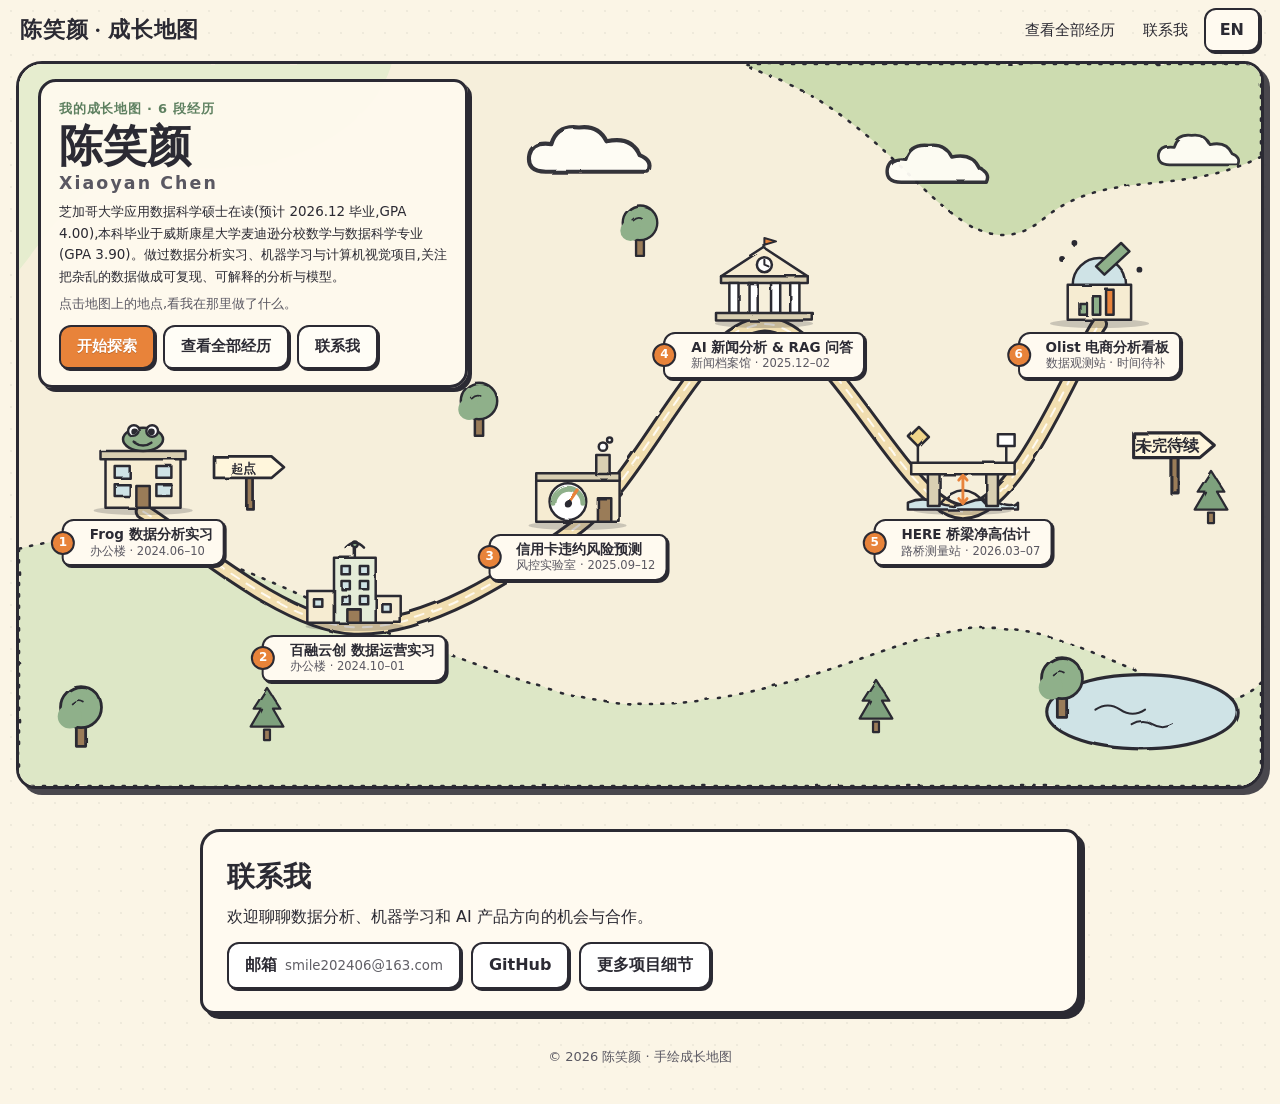
==== commit d43620ce: "Replace home page with hand-drawn growth-map portfolio Co-Authored-By: Claude Sonnet 5.5 <noreply@an" ====
--- a/index.html
+++ b/index.html
@@ -1,260 +1,89 @@
-<!DOCTYPE html>
-<html lang="zh-CN" data-lang="zh">
+<!doctype html>
+<html lang="zh-CN">
 <head>
   <meta charset="utf-8">
   <meta name="viewport" content="width=device-width, initial-scale=1">
-  <title>陈笑颜 Xiaoyan Chen | 数据科学 · 数据分析 · AI 应用</title>
-  <meta name="description" content="Xiaoyan Chen — M.S. Applied Data Science, University of Chicago. Projects in RAG / LLM applications, business intelligence and machine learning.">
-  <meta name="color-scheme" content="light dark">
-  <link rel="icon" href="data:image/svg+xml,%3Csvg xmlns='http://www.w3.org/2000/svg' viewBox='0 0 64 64'%3E%3Cdefs%3E%3ClinearGradient id='g' x1='0' y1='0' x2='1' y2='1'%3E%3Cstop offset='0' stop-color='%232563eb'/%3E%3Cstop offset='1' stop-color='%237c3aed'/%3E%3C/linearGradient%3E%3C/defs%3E%3Crect width='64' height='64' rx='16' fill='url(%23g)'/%3E%3Ctext x='32' y='43' font-size='30' text-anchor='middle' fill='white' font-family='Arial' font-weight='700'%3EXC%3C/text%3E%3C/svg%3E">
-  <link rel="stylesheet" href="assets/css/style.css">
-  <script src="assets/js/lang.js"></script>
+  <title>陈笑颜 · 成长地图</title>
+  <meta name="description" content="陈笑颜的作品集:一张手绘成长地图,每个地点对应一段真实的数据分析、机器学习与产品经历。">
+  <link rel="icon" href="data:image/svg+xml,%3Csvg xmlns='http://www.w3.org/2000/svg' viewBox='0 0 64 64'%3E%3Crect width='64' height='64' rx='14' fill='%23fbf5e6'/%3E%3Cpath d='M12 44 Q24 20 36 38 T54 22' fill='none' stroke='%232b2a33' stroke-width='5' stroke-linecap='round'/%3E%3Ccircle cx='54' cy='22' r='6' fill='%23e8833a'/%3E%3C/svg%3E">
+  <link rel="stylesheet" href="style.css">
 </head>
 <body>
+  <a class="skip" href="#map-title" id="skip">跳到地图</a>
 
-<nav class="nav">
-  <div class="wrap">
-    <a class="brand" href="#top"><span class="mono">XC</span><span class="zh">陈笑颜</span><span class="en">Xiaoyan Chen</span></a>
-    <div class="nav-links">
-      <a href="#projects"><span class="zh">项目</span><span class="en">Projects</span></a>
-      <a href="#experience"><span class="zh">经历</span><span class="en">Experience</span></a>
-      <a href="#education"><span class="zh">教育</span><span class="en">Education</span></a>
-      <a href="#skills"><span class="zh">技能</span><span class="en">Skills</span></a>
-      <a class="keep" href="#contact"><span class="zh">联系</span><span class="en">Contact</span></a>
-      <button class="lang-btn" data-toggle-lang type="button"><span class="zh">EN</span><span class="en">中文</span></button>
-    </div>
-  </div>
-</nav>
+  <svg width="0" height="0" style="position:absolute" aria-hidden="true" focusable="false">
+    <filter id="rough" x="-5%" y="-5%" width="110%" height="110%">
+      <feTurbulence type="fractalNoise" baseFrequency="0.035" numOctaves="2" seed="4" result="n"/>
+      <feDisplacementMap in="SourceGraphic" in2="n" scale="2.6"/>
+    </filter>
+  </svg>
 
-<header class="hero" id="top">
-  <div class="wrap">
-    <div class="hero-grid">
-      <div class="reveal">
-        <span class="eyebrow"><span class="dot"></span><span class="zh">正在求职 · 2026 年 12 月毕业</span><span class="en">Open to full-time roles · Graduating Dec 2026</span></span>
-        <h1><span class="zh"><span class="grad-text">陈笑颜</span><span class="name-en">Xiaoyan Chen</span></span><span class="en"><span class="grad-text">Xiaoyan Chen</span></span></h1>
-        <p class="lead">
-          <span class="zh">芝加哥大学应用数据科学硕士。我喜欢把问题做完整:从清洗数据、建模分析,到评测结果是否可信,再到做成别人能直接使用的产品。</span>
-          <span class="en">M.S. in Applied Data Science at the University of Chicago. I like to take a problem end to end: clean the data, model it, check whether the results can be trusted, and ship something other people can use.</span>
-        </p>
-        <div class="btns">
-          <a class="btn primary" href="#projects"><span class="zh">查看项目</span><span class="en">View projects</span>
-            <svg viewBox="0 0 20 20" fill="currentColor"><path d="M10.3 3.3a1 1 0 0 1 1.4 0l6 6a1 1 0 0 1 0 1.4l-6 6a1 1 0 1 1-1.4-1.4L14.6 11H3a1 1 0 1 1 0-2h11.6l-4.3-4.3a1 1 0 0 1 0-1.4Z"/></svg></a>
-          <a class="btn" href="https://github.com/Xchen-Xiaoyan" target="_blank" rel="noopener">
-            <svg viewBox="0 0 16 16" fill="currentColor"><path d="M8 0C3.58 0 0 3.58 0 8c0 3.54 2.29 6.53 5.47 7.59.4.07.55-.17.55-.38 0-.19-.01-.82-.01-1.49-2.01.37-2.53-.49-2.69-.94-.09-.23-.48-.94-.82-1.13-.28-.15-.68-.52-.01-.53.63-.01 1.08.58 1.23.82.72 1.21 1.87.87 2.33.66.07-.52.28-.87.51-1.07-1.78-.2-3.64-.89-3.64-3.95 0-.87.31-1.59.82-2.15-.08-.2-.36-1.02.08-2.12 0 0 .67-.21 2.2.82.64-.18 1.32-.27 2-.27.68 0 1.36.09 2 .27 1.53-1.04 2.2-.82 2.2-.82.44 1.1.16 1.92.08 2.12.51.56.82 1.27.82 2.15 0 3.07-1.87 3.75-3.65 3.95.29.25.54.73.54 1.48 0 1.07-.01 1.93-.01 2.2 0 .21.15.46.55.38A8.01 8.01 0 0 0 16 8c0-4.42-3.58-8-8-8Z"/></svg>GitHub</a>
-          <a class="btn" href="mailto:smile202406@163.com">
-            <svg viewBox="0 0 20 20" fill="currentColor"><path d="M2.5 5A2.5 2.5 0 0 1 5 2.5h10A2.5 2.5 0 0 1 17.5 5v10a2.5 2.5 0 0 1-2.5 2.5H5A2.5 2.5 0 0 1 2.5 15V5Zm2.2-.6 5.3 4.4 5.3-4.4A1 1 0 0 0 15 4.5H5a1 1 0 0 0-.3.1Zm11 1.9-5.1 4.2a1 1 0 0 1-1.2 0L4.3 6.3V15a.7.7 0 0 0 .7.7h10a.7.7 0 0 0 .7-.7V6.3Z"/></svg>Email</a>
+  <header class="top">
+    <span class="brand" id="brand"></span>
+    <nav class="top-nav" aria-label="Site">
+      <button type="button" class="link-btn" id="nav-all"></button>
+      <button type="button" class="link-btn" id="nav-contact"></button>
+      <button type="button" class="lang" id="lang"></button>
+    </nav>
+  </header>
+
+  <main>
+    <section class="hero" id="hero">
+      <div class="map-shell" id="map-shell">
+      <div class="intro" id="intro">
+        <p class="kicker" id="kicker"></p>
+        <h1 id="map-title" tabindex="-1"></h1>
+        <p class="lede" id="lede"></p>
+        <p class="hint" id="hint"></p>
+        <div class="actions">
+          <button type="button" class="btn primary" id="btn-start"></button>
+          <button type="button" class="btn" id="btn-all"></button>
+          <button type="button" class="btn" id="btn-contact"></button>
         </div>
       </div>
 
-      <aside class="profile reveal">
-        <div class="profile-head">
-          <div class="avatar">XC</div>
-          <div><b><span class="zh">求职方向</span><span class="en">Looking for</span></b><span class="zh">全职 · 中国 / 美国</span><span class="en">Full-time · China / US</span></div>
-        </div>
-        <div class="focus">
-          <div><i>📊</i><span class="zh">数据科学 / 数据分析</span><span class="en">Data Science / Analytics</span></div>
-          <div><i>🤖</i><span class="zh">AI 应用 / 大模型应用开发</span><span class="en">Applied AI / LLM applications</span></div>
-          <div><i>🧭</i><span class="zh">AI 产品经理</span><span class="en">AI Product Management</span></div>
-        </div>
-        <div class="profile-foot"><span>UChicago · UW–Madison</span><span>Python · SQL · Power BI</span></div>
-      </aside>
+        <div class="map" id="map"></div>
+      </div>
+    </section>
+
+    <section class="contact" id="contact" tabindex="-1" aria-labelledby="contact-title">
+      <h2 id="contact-title"></h2>
+      <p id="contact-text"></p>
+      <ul class="contact-links" id="contact-links"></ul>
+    </section>
+  </main>
+
+  <footer class="foot" id="foot"></footer>
+
+  <!-- 详情面板:桌面端为右侧面板,手机端为底部面板 -->
+  <div class="scrim" id="scrim" hidden></div>
+  <aside class="panel" id="panel" role="dialog" aria-labelledby="panel-title" inert>
+    <div class="grab" aria-hidden="true"></div>
+    <div class="panel-bar">
+      <button type="button" class="nav-btn" id="prev"></button>
+      <span class="count" id="count" aria-live="off"></span>
+      <button type="button" class="nav-btn" id="next"></button>
+      <button type="button" class="x-btn" id="close"></button>
     </div>
+    <div class="panel-body" id="panel-body"></div>
+  </aside>
 
-    <div class="stats reveal">
-      <div class="stat"><b>4.00 / 4.00</b><span class="zh">芝加哥大学 GPA</span><span class="en">UChicago GPA</span></div>
-      <div class="stat"><b>3</b><span class="zh">段数据 / AI 相关实习</span><span class="en">data &amp; AI internships</span></div>
-      <div class="stat"><b>1</b><span class="zh">个在线可用的 AI 应用</span><span class="en">live AI application</span></div>
-      <div class="stat"><b><span class="zh">13.5 万+</span><span class="en">135k+</span></b><span class="zh">篇新闻的 NLP 语料</span><span class="en">news articles analysed</span></div>
+  <!-- 全部经历:按时间排序 -->
+  <dialog class="log" id="log" aria-labelledby="log-title">
+    <div class="log-head">
+      <div>
+        <h2 id="log-title"></h2>
+        <p id="log-hint"></p>
+      </div>
+      <button type="button" class="x-btn" id="log-close"></button>
     </div>
-  </div>
-</header>
+    <ol class="log-list" id="log-list"></ol>
+  </dialog>
 
-<section class="alt" id="projects">
-  <div class="wrap">
-    <div class="reveal">
-      <div class="kicker">01 · <span class="zh">项目</span><span class="en">Projects</span></div>
-      <h2 class="section-title"><span class="zh">精选项目</span><span class="en">Selected projects</span></h2>
-      <p class="section-sub"><span class="zh">每个项目都有可以查看的代码、结果或在线演示。</span><span class="en">Each comes with code, results or a live demo you can open.</span></p>
-    </div>
-    <div class="cards">
+  <div class="sr-only" id="live" role="status" aria-live="polite"></div>
 
-      <article class="card reveal">
-        <a class="thumb" href="projects/rag.html"><img src="assets/img/rag-demo.jpg" alt="RAG demo screenshot" loading="lazy"></a>
-        <div class="body">
-          <h3><span class="zh">AI 行业新闻分析与 RAG 问答系统</span><span class="en">AI Industry News Analysis &amp; RAG Q&amp;A</span><span class="badge">LIVE</span></h3>
-          <p>
-            <span class="zh">在 13 万篇 AI 新闻上做主题建模,再扩展成"逐句引用、无答案即拒答"的问答系统;自建 75 题评测集,正确拒答率由 81% 提升到 100%。</span>
-            <span class="en">Topic modeling on 130k AI news articles, extended into a Q&amp;A system that cites every sentence and declines when the archive can't answer. A 75-question eval set took correct abstention from 81% to 100%.</span>
-          </p>
-          <div class="tags"><span class="tag">RAG</span><span class="tag">BM25 + Dense</span><span class="tag">BERTopic</span><span class="tag">LLM Eval</span><span class="tag">Streamlit</span></div>
-          <div class="links">
-            <a href="projects/rag.html"><span class="zh">详情 →</span><span class="en">Details →</span></a>
-            <a href="https://ai-news-rag.streamlit.app" target="_blank" rel="noopener"><span class="zh">在线演示</span><span class="en">Live demo</span></a>
-            <a href="https://github.com/Xchen-Xiaoyan/ai-news-rag" target="_blank" rel="noopener"><span class="zh">代码</span><span class="en">Code</span></a>
-          </div>
-        </div>
-      </article>
-
-      <article class="card reveal">
-        <a class="thumb" href="projects/olist-bi.html"><img src="assets/img/olist-overview.jpg" alt="Power BI dashboard" loading="lazy"></a>
-        <div class="body">
-          <h3><span class="zh">Olist 电商经营分析看板</span><span class="en">Olist E-commerce BI Dashboard</span></h3>
-          <p>
-            <span class="zh">10 万笔订单的星型建模、33 个 DAX 指标和 6 页 Power BI 看板;发现增长几乎全靠拉新,10% 的卖家造成 74% 的延迟订单。</span>
-            <span class="en">Star schema over 100k orders, 33 DAX measures and a 6-page Power BI dashboard. Growth came almost entirely from new buyers, and 10% of sellers caused 74% of late orders.</span>
-          </p>
-          <div class="tags"><span class="tag">Power BI</span><span class="tag">DAX</span><span class="tag">SQL</span><span class="tag">RFM</span><span class="tag">Cohort</span></div>
-          <div class="links">
-            <a href="projects/olist-bi.html"><span class="zh">详情 →</span><span class="en">Details →</span></a>
-            <a href="https://github.com/Xchen-Xiaoyan/olist-bi-dashboard" target="_blank" rel="noopener"><span class="zh">代码</span><span class="en">Code</span></a>
-          </div>
-        </div>
-      </article>
-
-      <article class="card reveal">
-        <a class="thumb placeholder" href="projects/credit-risk.html" aria-label="Credit risk project">
-          <svg viewBox="0 0 240 150" fill="none" aria-hidden="true">
-            <defs><linearGradient id="lg" x1="0" y1="0" x2="1" y2="0"><stop offset="0" stop-color="#2563eb"/><stop offset="1" stop-color="#7c3aed"/></linearGradient></defs>
-            <rect x="8" y="8" width="224" height="134" rx="14" fill="white" fill-opacity=".75" stroke="#e2e8f0"/>
-            <path d="M28 112 C 60 108, 72 64, 104 70 S 150 108, 176 58 S 208 34, 214 30" stroke="url(#lg)" stroke-width="4" stroke-linecap="round"/>
-            <g fill="#2563eb" fill-opacity=".18"><rect x="30" y="92" width="14" height="30" rx="3"/><rect x="58" y="82" width="14" height="40" rx="3"/><rect x="86" y="96" width="14" height="26" rx="3"/><rect x="114" y="76" width="14" height="46" rx="3"/><rect x="142" y="86" width="14" height="36" rx="3"/><rect x="170" y="70" width="14" height="52" rx="3"/><rect x="198" y="60" width="14" height="62" rx="3"/></g>
-            <circle cx="214" cy="30" r="6" fill="#7c3aed"/><text x="28" y="34" font-size="13" font-family="Arial" font-weight="700" fill="#334155">Default risk · LightGBM</text>
-          </svg>
-        </a>
-        <div class="body">
-          <h3><span class="zh">信用卡客户违约风险预测</span><span class="en">Credit Card Default Risk Prediction</span></h3>
-          <p>
-            <span class="zh">用 FLAML 自动选择算法与调参,构建 LightGBM 违约预测模型;以 MLflow 追踪实验、对比数据漂移前后表现,并用 Docker 与 Kubernetes 运行可复现的训练流程。</span>
-            <span class="en">LightGBM default model with FLAML for algorithm selection and tuning. MLflow tracked experiments and compared performance before and after data drift, and training ran reproducibly on Docker and Kubernetes.</span>
-          </p>
-          <div class="tags"><span class="tag">LightGBM</span><span class="tag">FLAML</span><span class="tag">MLflow</span><span class="tag">Docker / K8s</span></div>
-          <div class="links">
-            <a href="projects/credit-risk.html"><span class="zh">详情 →</span><span class="en">Details →</span></a>
-          </div>
-        </div>
-      </article>
-
-    </div>
-  </div>
-</section>
-
-<section id="experience">
-  <div class="wrap">
-    <div class="reveal">
-      <div class="kicker">02 · <span class="zh">经历</span><span class="en">Experience</span></div>
-      <h2 class="section-title"><span class="zh">实习经历</span><span class="en">Experience</span></h2>
-      <p class="section-sub"><span class="zh">计算机视觉、信贷数据运营与互联网产品数据分析。</span><span class="en">Computer vision, credit data operations, and product analytics.</span></p>
-    </div>
-    <div class="timeline">
-
-      <div class="item reveal">
-        <div class="item-head">
-          <h3>HERE Technologies <span class="role"><span class="zh">机器学习 / 计算机视觉项目实习生</span><span class="en">Machine Learning / Computer Vision Project Intern</span></span></h3>
-          <span class="when"><span class="zh">2026.03 – 至今 · 芝加哥</span><span class="en">Mar 2026 – present · Chicago</span></span>
-        </div>
-        <ul>
-          <li><span class="zh">基于 Python 与 Mapillary API 搭建街景图像采集流程,通过地理检索、连续帧截取与可见性筛选构建多视角样本集。</span><span class="en">Built a Python and Mapillary API pipeline for multi-view street imagery, using geographic search, consecutive-frame extraction and visibility filtering.</span></li>
-          <li><span class="zh">集成 Depth Anything 3、VGGT、SAM3,实现目标分割、单目深度估计、三维重建与真实尺度净空高度估计。</span><span class="en">Integrated Depth Anything 3, VGGT and SAM3 for segmentation, monocular depth, 3D reconstruction and real-scale clearance-height estimation.</span></li>
-          <li><span class="zh">建立自动化评估流程,结合真实高度标签分析误差,筛除低质量分割与不稳定深度结果。</span><span class="en">Automated evaluation against ground-truth heights, with error analysis and filtering of low-quality segmentation and unstable depth estimates.</span></li>
-        </ul>
-      </div>
-
-      <div class="item reveal">
-        <div class="item-head">
-          <h3><span class="zh">北京百融云创科技股份有限公司</span><span class="en">Bairong Cloud Technology</span> <span class="role"><span class="zh">数据运营管理实习生</span><span class="en">Data Operations Intern</span></span></h3>
-          <span class="when"><span class="zh">2024.10 – 2025.01 · 北京</span><span class="en">Oct 2024 – Jan 2025 · Beijing</span></span>
-        </div>
-        <ul>
-          <li><span class="zh">清洗信贷营销数据,统计接通率、转化率等指标,支持触达策略比较与运营复盘。</span><span class="en">Cleaned credit-marketing data and tracked connection and conversion rates to compare outreach strategies.</span></li>
-          <li><span class="zh">参与首登、重申场景的模型效果回溯,比较评分区间与交叉圈选方案的析出率、授信占比和提升倍数。</span><span class="en">Evaluated targeting models for first-login and repeat-application campaigns by score band, selection rate, approval coverage and lift.</span></li>
-          <li><span class="zh">核对 ASR 转写、标注客户意图并分析 NLU 误判,评估 TTS 合成语音,协助优化外呼话术。</span><span class="en">Reviewed ASR transcripts, labeled intents, analysed NLU errors and evaluated TTS quality to improve voice-bot scripts.</span></li>
-        </ul>
-      </div>
-
-      <div class="item reveal">
-        <div class="item-head">
-          <h3><span class="zh">北京七上八上科技有限公司</span><span class="en">Qishangbashang Technology</span> <span class="role"><span class="zh">数据分析实习生 · Frog 海外社交产品</span><span class="en">Data Analyst Intern · Frog social app</span></span></h3>
-          <span class="when"><span class="zh">2024.06 – 2024.10 · 北京</span><span class="en">Jun 2024 – Oct 2024 · Beijing</span></span>
-        </div>
-        <ul>
-          <li><span class="zh">使用 Hive SQL、Redshift 分析用户行为与钱包商业化指标,按新老用户、地区拆解留存与转化。</span><span class="en">Analysed engagement and wallet monetization with Hive SQL and Redshift, breaking down retention and conversion by cohort and region.</span></li>
-          <li><span class="zh">用 Python / Pandas 自动回填 Excel 报表,减少重复整理工作;制作数据周报与广告效果报告。</span><span class="en">Automated Excel reporting with Python and Pandas, and produced weekly and advertising reports.</span></li>
-        </ul>
-      </div>
-
-    </div>
-  </div>
-</section>
-
-<section class="alt" id="education">
-  <div class="wrap">
-    <div class="reveal">
-      <div class="kicker">03 · <span class="zh">教育</span><span class="en">Education</span></div>
-      <h2 class="section-title"><span class="zh">教育背景</span><span class="en">Education</span></h2>
-      <p class="section-sub"><span class="zh">数据科学、数学与计算机科学的系统训练。</span><span class="en">Training across data science, mathematics and computer science.</span></p>
-    </div>
-    <div class="timeline">
-      <div class="item reveal">
-        <div class="item-head">
-          <h3><span class="zh">芝加哥大学</span><span class="en">University of Chicago</span> <span class="role"><span class="zh">应用数据科学 硕士</span><span class="en">M.S. in Applied Data Science</span></span></h3>
-          <span class="when"><span class="zh">2025.09 – 2026.12(预计)</span><span class="en">Sep 2025 – Dec 2026 (expected)</span></span>
-        </div>
-        <ul>
-          <li>GPA 4.00 / 4.00 <span class="zh">· 专业前 5%</span><span class="en">· top 5%</span></li>
-          <li><span class="zh">核心课程:机器学习、NLP、数据科学统计模型、时间序列分析与预测、大数据与云计算</span><span class="en">Coursework: Machine Learning, NLP, Statistical Modeling, Time Series Analysis, Big Data and Cloud Computing</span></li>
-        </ul>
-      </div>
-      <div class="item reveal">
-        <div class="item-head">
-          <h3><span class="zh">威斯康星大学麦迪逊分校</span><span class="en">University of Wisconsin–Madison</span> <span class="role"><span class="zh">数据科学 / 数学 学士 · 计算机科学证书</span><span class="en">B.S. Data Science &amp; Mathematics · Certificate in Computer Sciences</span></span></h3>
-          <span class="when"><span class="zh">2021.09 – 2025.05</span><span class="en">Sep 2021 – May 2025</span></span>
-        </div>
-        <ul>
-          <li>GPA 3.90 / 4.00 <span class="zh">· 专业前 5% · 连续三年院长名单</span><span class="en">· top 5% · Dean's List</span></li>
-        </ul>
-      </div>
-    </div>
-  </div>
-</section>
-
-<section id="skills">
-  <div class="wrap">
-    <div class="reveal">
-      <div class="kicker">04 · <span class="zh">技能</span><span class="en">Skills</span></div>
-      <h2 class="section-title"><span class="zh">技能</span><span class="en">Skills</span></h2>
-      <p class="section-sub"><span class="zh">在上面的项目和实习中实际用过的工具。</span><span class="en">Tools used in the projects and internships above.</span></p>
-    </div>
-    <div class="skills">
-      <div class="skill reveal">
-        <h3><i>🗄️</i><span class="zh">数据与分析</span><span class="en">Data &amp; analytics</span></h3>
-        <div class="tags"><span class="tag">Python</span><span class="tag">SQL</span><span class="tag">Pandas</span><span class="tag">DuckDB</span><span class="tag">Hive SQL</span><span class="tag">Redshift</span><span class="tag">PySpark</span><span class="tag">R</span><span class="tag">Excel</span></div>
-      </div>
-      <div class="skill reveal">
-        <h3><i>🧠</i><span class="zh">机器学习与 AI</span><span class="en">ML &amp; AI</span></h3>
-        <div class="tags"><span class="tag">scikit-learn</span><span class="tag">PyTorch</span><span class="tag">LightGBM</span><span class="tag">BERTopic</span><span class="tag">sentence-transformers</span><span class="tag">RAG</span><span class="tag">LLM evaluation</span><span class="tag">Computer vision</span></div>
-      </div>
-      <div class="skill reveal">
-        <h3><i>🛠️</i><span class="zh">BI 与工程</span><span class="en">BI &amp; engineering</span></h3>
-        <div class="tags"><span class="tag">Power BI</span><span class="tag">DAX</span><span class="tag">Streamlit</span><span class="tag">FastAPI</span><span class="tag">MLflow</span><span class="tag">Docker</span><span class="tag">Kubernetes</span><span class="tag">Git</span></div>
-      </div>
-    </div>
-  </div>
-</section>
-
-<section id="contact" style="padding-top:24px">
-  <div class="wrap">
-    <div class="contact-card reveal">
-      <h2 class="section-title"><span class="zh">一起聊聊?</span><span class="en">Let's talk</span></h2>
-      <p class="section-sub"><span class="zh">正在寻找数据科学、数据分析、AI 应用与 AI 产品相关的全职机会。</span><span class="en">Looking for full-time roles in data science, analytics, applied AI and AI product.</span></p>
-      <div class="btns">
-        <a class="btn" href="mailto:smile202406@163.com">smile202406@163.com</a>
-        <a class="btn ghost" href="https://github.com/Xchen-Xiaoyan" target="_blank" rel="noopener">GitHub</a>
-      </div>
-    </div>
-  </div>
-</section>
-
-<footer>© <span id="year">2026</span> <span class="zh">陈笑颜</span><span class="en">Xiaoyan Chen</span> · <span class="zh">用 HTML 与 CSS 手工搭建</span><span class="en">Hand-built with HTML &amp; CSS</span></footer>
-
+  <script src="data.js"></script>
+  <script src="icons.js"></script>
+  <script src="app.js"></script>
 </body>
 </html>
--- a/style.css
+++ b/style.css
@@ -0,0 +1,239 @@
+:root {
+  --paper: #fbf5e6;
+  --paper-2: #f3ead2;
+  --ink: #2b2a33;
+  --ink-soft: #5a5862;
+  --green: #8fb08a;
+  --green-deep: #5e8060;
+  --grass: #dde7c6;
+  --grass-2: #cddcb0;
+  --road: #f1deb0;
+  --water: #cfe3e6;
+  --orange: #e8833a;
+  --orange-deep: #c4621f;
+  --panel-w: 440px;
+  --font-body: "PingFang SC", "Microsoft YaHei", "Noto Sans SC", system-ui, sans-serif;
+  --font-hand: "KaiTi", "Kaiti SC", "STKaiti", "AR PL UKai CN", "Comic Sans MS", serif;
+}
+
+* { box-sizing: border-box; }
+html { -webkit-text-size-adjust: 100%; scroll-behavior: smooth; }
+body {
+  margin: 0;
+  background: var(--paper);
+  background-image: radial-gradient(rgba(43, 42, 51, .06) 1px, transparent 1.2px);
+  background-size: 22px 22px;
+  color: var(--ink);
+  font: 16px/1.65 var(--font-body);
+}
+body.sheet-open { overflow: hidden; }
+button { font: inherit; color: inherit; cursor: pointer; }
+a { color: var(--orange-deep); }
+:focus-visible { outline: 3px solid var(--orange); outline-offset: 3px; border-radius: 6px; }
+.sr-only { position: absolute; width: 1px; height: 1px; overflow: hidden; clip: rect(0 0 0 0); white-space: nowrap; }
+.skip { position: absolute; left: 8px; top: -60px; background: var(--ink); color: #fff; padding: 8px 14px; border-radius: 8px; z-index: 99; }
+.skip:focus { top: 8px; }
+
+/* ---------- 顶栏 ---------- */
+.top { display: flex; align-items: center; justify-content: space-between; gap: 12px; padding: 8px 20px; min-height: 56px; }
+.brand { font-family: var(--font-hand); font-size: 22px; font-weight: 700; letter-spacing: .04em; }
+.top-nav { display: flex; align-items: center; gap: 4px; }
+.link-btn { background: none; border: 0; padding: 10px 12px; min-height: 44px; border-radius: 10px; font-size: 15px; }
+.link-btn:hover { background: rgba(43, 42, 51, .07); }
+.lang { min-width: 56px; min-height: 44px; padding: 6px 14px; border: 2.5px solid var(--ink); border-radius: 12px 9px 12px 9px; background: #fffaf0; font-weight: 700; box-shadow: 2px 2px 0 var(--ink); }
+.lang:hover { background: #fff; transform: translateY(-1px); }
+
+/* ---------- 首屏:介绍 + 地图 ---------- */
+.hero { position: relative; padding: 0 16px; }
+.map-shell { position: relative; width: min(100%, calc((100vh - 72px) * 12 / 7)); min-width: 760px; margin: 0 auto; transition: transform .35s ease; }
+.map {
+  position: relative; container-type: inline-size;
+  aspect-ratio: 12 / 7;
+  border: 3.5px solid var(--ink); border-radius: 26px 20px 26px 20px;
+  background: #f4edd8; overflow: hidden;
+  box-shadow: 6px 6px 0 rgba(43, 42, 51, .85);
+}
+.map-bg { position: absolute; inset: 0; width: 100%; height: 100%; }
+.map-bg.mobile { display: none; }
+
+/* 介绍:桌面端压在地图左上角 */
+.intro {
+  position: absolute; z-index: 5;
+  left: 22px;
+  top: 18px;
+  width: min(35%, 430px);
+  background: rgba(255, 250, 238, .94);
+  border: 3px solid var(--ink); border-radius: 18px 14px 18px 14px;
+  padding: 16px 18px 16px; box-shadow: 4px 4px 0 var(--ink);
+  transition: opacity .25s;
+}
+.kicker { margin: 0 0 2px; font-size: 13px; color: var(--green-deep); font-weight: 700; letter-spacing: .06em; }
+.intro h1 { margin: 0; font-family: var(--font-hand); font-size: clamp(30px, 3.4vw, 46px); line-height: 1.15; outline: none; }
+.en-name { display: block; font-family: var(--font-body); font-size: .4em; font-weight: 700; letter-spacing: .12em; color: var(--ink-soft); margin-top: 2px; }
+.lede { margin: 8px 0 6px; font-size: clamp(13px, 1.05vw, 14.5px); line-height: 1.6; }
+.hint { margin: 0 0 10px; font-size: 13px; color: var(--ink-soft); }
+.actions { display: flex; flex-wrap: wrap; gap: 8px; }
+.btn { min-height: 44px; padding: 8px 16px; border: 2.5px solid var(--ink); border-radius: 12px 9px 12px 9px; background: #fffdf6; font-weight: 700; font-size: 14.5px; box-shadow: 2px 2px 0 var(--ink); transition: transform .12s, box-shadow .12s; }
+.btn:hover { transform: translate(-1px, -2px); box-shadow: 3px 4px 0 var(--ink); }
+.btn:active { transform: translate(1px, 1px); box-shadow: 1px 1px 0 var(--ink); }
+.btn.primary { background: var(--orange); color: #fff; text-shadow: 0 1px 0 rgba(0,0,0,.18); }
+body.reading .intro { opacity: 0; visibility: hidden; }
+
+/* ---------- 地点 ---------- */
+.places { list-style: none; margin: 0; padding: 0; position: absolute; inset: 0; }
+.place-wrap { position: absolute; left: var(--x); top: var(--y); transform: translateX(-50%); margin-top: calc(var(--bw) * -0.78); z-index: 2; --bw: clamp(78px, 9.4cqw, 132px); }
+.place { position: relative; display: flex; flex-direction: column; align-items: center; background: none; border: 0; padding: 0; margin: 0; text-align: center; width: max-content; max-width: min(220px, 21cqw); min-width: 44px; min-height: 44px; }
+.building { display: block; width: var(--bw); transition: transform .18s cubic-bezier(.3, 1.6, .5, 1); position: relative; }
+.building svg { display: block; width: 100%; height: auto; filter: url(#rough); overflow: visible; }
+.building::after { content: ""; position: absolute; left: 8%; right: 8%; bottom: -3px; height: 9px; border-radius: 50%; background: rgba(43, 42, 51, .22); z-index: -1; transition: transform .18s, opacity .18s; }
+.place:hover .building, .place:focus-visible .building { transform: translateY(-7px) rotate(-1.2deg); }
+.place:hover .building::after, .place:focus-visible .building::after { transform: scale(.8); opacity: .6; }
+.place:focus-visible { outline: none; }
+.place:focus-visible .tag { outline: 3px solid var(--orange); outline-offset: 3px; }
+.tag { position: relative; display: block; margin-top: 7px; padding: 5px 10px 5px 26px; background: #fffaf0; border: 2.5px solid var(--ink); border-radius: 12px 8px 12px 8px; box-shadow: 2px 2px 0 var(--ink); text-align: left; transition: box-shadow .15s, background .15s; }
+.tag b { display: block; font-size: 13.5px; line-height: 1.3; }
+.tag i { white-space: nowrap; display: block; font-style: normal; font-size: 11.5px; color: var(--ink-soft); line-height: 1.35; }
+.num { position: absolute; left: -2px; top: 50%; transform: translate(-45%, -50%); width: 24px; height: 24px; border-radius: 50%; background: var(--orange); color: #fff; border: 2.5px solid var(--ink); font: 700 12px/19px var(--font-body); text-align: center; }
+.place:hover .tag, .place:focus-visible .tag { background: #fff; box-shadow: 3px 3px 0 var(--orange); }
+.peek { display: none; }
+.bubble {
+  position: absolute; left: 50%; bottom: calc(var(--bw) * .78 + 14px);
+  transform: translate(-50%, 6px); width: 210px; padding: 8px 12px;
+  background: var(--ink); color: #fff9e8; border-radius: 12px; font-size: 13px; line-height: 1.5; text-align: left;
+  opacity: 0; visibility: hidden; pointer-events: none; transition: opacity .15s, transform .15s; z-index: 6;
+}
+.bubble::after { content: ""; position: absolute; left: 50%; bottom: -7px; margin-left: -7px; border: 7px solid transparent; border-bottom: 0; border-top-color: var(--ink); }
+.place:hover .bubble, .place:focus-visible .bubble { opacity: 1; visibility: visible; transform: translate(-50%, 0); }
+/* 选中:橙色小旗 */
+.flag { display: none; position: absolute; left: 50%; top: -22px; width: 22px; height: 26px; margin-left: -4px; pointer-events: none; }
+.place.is-selected .flag { display: block; animation: bob 1.4s ease-in-out infinite; }
+.place.is-selected .tag { background: #fff3df; box-shadow: 3px 3px 0 var(--orange); border-color: var(--orange-deep); }
+@keyframes bob { 50% { transform: translateY(-4px); } }
+
+/* ---------- 装饰 ---------- */
+.decor { position: absolute; left: var(--x); top: var(--y); width: var(--w); transform: translate(-50%, -100%); pointer-events: none; z-index: 1; }
+.decor svg { display: block; width: 100%; height: auto; filter: url(#rough); overflow: visible; }
+.decor.cloud { transform: translate(-50%, -50%); z-index: 1; opacity: .95; animation: drift 14s ease-in-out infinite alternate; }
+.decor.cloud.c2 { animation-duration: 18s; animation-direction: alternate-reverse; }
+@keyframes drift { to { margin-left: 18px; } }
+
+/* ---------- 联系 ---------- */
+.contact { max-width: 880px; margin: 40px auto 24px; padding: 22px 24px; background: #fffaf0; border: 3px solid var(--ink); border-radius: 20px 14px 20px 14px; box-shadow: 5px 5px 0 var(--ink); outline: none; }
+.contact h2 { margin: 0 0 4px; font-family: var(--font-hand); font-size: 28px; }
+.contact p { margin: 0 0 12px; }
+.contact-links { list-style: none; padding: 0; margin: 0; display: flex; flex-wrap: wrap; gap: 10px; }
+.contact-links a { display: inline-flex; align-items: center; min-height: 44px; padding: 8px 16px; border: 2.5px solid var(--ink); border-radius: 12px 9px 12px 9px; background: #fff; color: var(--ink); font-weight: 700; text-decoration: none; box-shadow: 2px 2px 0 var(--ink); }
+.contact-links a:hover { background: var(--orange); color: #fff; }
+.contact-links small { font-weight: 400; margin-left: 8px; opacity: .75; }
+.foot { text-align: center; color: var(--ink-soft); font-size: 13px; padding: 8px 16px 36px; }
+
+/* ---------- 详情面板 ---------- */
+.scrim { position: fixed; inset: 0; background: rgba(43, 42, 51, .45); z-index: 30; }
+.panel {
+  position: fixed; z-index: 40; right: 0; top: 0; bottom: 0; width: min(var(--panel-w), 100vw);
+  background: var(--paper); border-left: 3.5px solid var(--ink);
+  box-shadow: -8px 0 0 rgba(43, 42, 51, .18);
+  display: flex; flex-direction: column;
+  transform: translateX(105%); visibility: hidden;
+  transition: transform .3s cubic-bezier(.25, .9, .3, 1), visibility 0s .3s;
+}
+.panel.open { transform: none; visibility: visible; transition: transform .3s cubic-bezier(.25, .9, .3, 1); }
+.grab { display: none; }
+.panel-bar { display: flex; align-items: center; gap: 6px; padding: 10px 12px; border-bottom: 2.5px dashed rgba(43, 42, 51, .35); background: var(--paper-2); }
+.nav-btn { min-height: 44px; padding: 6px 12px; border: 2.5px solid var(--ink); border-radius: 12px 8px 12px 8px; background: #fffdf6; font-weight: 700; font-size: 14px; box-shadow: 2px 2px 0 var(--ink); }
+.nav-btn:hover { background: var(--orange); color: #fff; }
+.count { flex: 1; text-align: center; font-weight: 700; color: var(--ink-soft); font-size: 14px; }
+.x-btn { width: 44px; height: 44px; border: 2.5px solid var(--ink); border-radius: 50%; background: #fffdf6; font-size: 24px; line-height: 1; font-weight: 700; box-shadow: 2px 2px 0 var(--ink); }
+.x-btn:hover { background: var(--ink); color: #fff; }
+.panel-body { overflow-y: auto; padding: 18px 22px 40px; flex: 1; overscroll-behavior: contain; }
+.p-kicker { margin: 0 0 4px; font-size: 13px; font-weight: 700; color: var(--green-deep); letter-spacing: .04em; }
+.panel h2#panel-title { margin: 0 0 6px; font-family: var(--font-hand); font-size: 28px; line-height: 1.25; outline: none; }
+.p-meta { margin: 0 0 14px; font-size: 14px; color: var(--ink-soft); }
+.p-meta b { display: block; color: var(--ink); font-size: 15px; }
+.sec { margin: 18px 0 0; }
+.sec h3 { display: flex; align-items: center; gap: 8px; margin: 0 0 6px; font-family: var(--font-hand); font-size: 20px; }
+.sec h3 span { display: inline-grid; place-items: center; width: 26px; height: 26px; border-radius: 50%; background: var(--green); border: 2.5px solid var(--ink); font: 700 13px var(--font-body); color: #fff; }
+.sec ul { margin: 0; padding-left: 20px; }
+.sec li { margin: 4px 0; font-size: 15px; }
+.sec li::marker { color: var(--orange); }
+.chips { display: flex; flex-wrap: wrap; gap: 6px; margin: 14px 0 0; padding: 0; list-style: none; }
+.chips li { padding: 2px 10px; border: 2px solid var(--ink); border-radius: 999px; background: #fffdf6; font-size: 12.5px; }
+.chips li.pend { border-style: dashed; background: #fff0dc; color: var(--orange-deep); }
+.p-links { display: flex; flex-wrap: wrap; gap: 8px; margin: 16px 0 0; }
+.p-links a { display: inline-flex; align-items: center; min-height: 44px; padding: 6px 14px; border: 2.5px solid var(--ink); border-radius: 12px 8px 12px 8px; background: var(--orange); color: #fff; font-weight: 700; text-decoration: none; box-shadow: 2px 2px 0 var(--ink); }
+.p-links a:hover { transform: translateY(-1px); background: var(--orange-deep); }
+.shot { margin: 14px 0 0; }
+.shot img { display: block; width: 100%; height: auto; border: 2.5px solid var(--ink); border-radius: 10px; background: #fff; }
+.shot figcaption { font-size: 12.5px; color: var(--ink-soft); margin-top: 4px; }
+
+/* 小互动:看板巡览 */
+.tour { margin: 14px 0 0; padding: 12px; background: #fff8e8; border: 2.5px solid var(--ink); border-radius: 14px 10px 14px 10px; }
+.tour h4 { margin: 0 0 8px; font-family: var(--font-hand); font-size: 17px; }
+.tabs { display: flex; flex-wrap: wrap; gap: 6px; margin-bottom: 10px; }
+.tab { min-height: 44px; padding: 4px 12px; border: 2.5px solid var(--ink); border-radius: 999px; background: #fffdf6; font-size: 13.5px; font-weight: 700; }
+.tab[aria-selected="true"] { background: var(--orange); color: #fff; box-shadow: 2px 2px 0 var(--ink); }
+.tab:not([aria-selected="true"]):hover { background: #fff0dc; }
+.tour-q { margin: 0 0 2px; font-weight: 700; color: var(--green-deep); }
+.tour-a { margin: 0 0 8px; font-size: 14.5px; }
+.tour img { display: block; width: 100%; height: auto; border: 2.5px solid var(--ink); border-radius: 8px; background: #fff; }
+.tour-body.swap { animation: pop .25s ease; }
+@keyframes pop { from { opacity: 0; transform: translateY(6px); } }
+
+/* ---------- 全部经历 ---------- */
+.log { width: min(640px, calc(100vw - 24px)); max-height: min(86vh, 720px); padding: 0; border: 3.5px solid var(--ink); border-radius: 22px 16px 22px 16px; background: var(--paper); color: var(--ink); box-shadow: 6px 6px 0 var(--ink); overflow: hidden; }
+.log[open] { display: flex; flex-direction: column; }
+.log::backdrop { background: rgba(43, 42, 51, .5); }
+.log-head { display: flex; justify-content: space-between; align-items: flex-start; gap: 12px; padding: 16px 18px 10px; background: var(--paper-2); border-bottom: 2.5px dashed rgba(43, 42, 51, .35); }
+.log-head h2 { margin: 0; font-family: var(--font-hand); font-size: 24px; }
+.log-head p { margin: 0; font-size: 13px; color: var(--ink-soft); }
+.log-list { list-style: none; margin: 0; padding: 14px 16px 18px 20px; overflow-y: auto; position: relative; }
+.log-list::before { content: ""; position: absolute; left: 33px; top: 24px; bottom: 28px; border-left: 3px dashed var(--green); }
+.log-list li { position: relative; padding-left: 34px; margin-bottom: 8px; }
+.log-item { width: 100%; text-align: left; display: block; min-height: 44px; padding: 8px 12px; border: 2.5px solid var(--ink); border-radius: 12px 8px 12px 8px; background: #fffdf6; box-shadow: 2px 2px 0 var(--ink); }
+.log-item:hover { background: #fff0dc; transform: translateX(2px); }
+.log-item::before { content: attr(data-n); position: absolute; left: 8px; top: 12px; width: 24px; height: 24px; border-radius: 50%; background: var(--orange); border: 2.5px solid var(--ink); color: #fff; font: 700 12px/19px var(--font-body); text-align: center; }
+.log-item .d { display: block; font-size: 12.5px; color: var(--green-deep); font-weight: 700; }
+.log-item .n { display: block; font-weight: 700; line-height: 1.4; }
+.log-item .r { display: block; font-size: 13px; color: var(--ink-soft); }
+
+/* ---------- 手机:沿路线向下 ---------- */
+@media (max-width: 759px) {
+  .top { padding: 6px 12px; }
+  .brand { font-size: 18px; white-space: nowrap; }
+  #nav-contact { display: none; }
+  .link-btn { padding: 8px; font-size: 14px; white-space: nowrap; }
+  .hero { padding: 0 12px; }
+  .intro { position: static; width: auto; margin: 4px 0 14px; box-shadow: 3px 3px 0 var(--ink); }
+  body.reading .intro { opacity: 1; visibility: visible; }
+  .actions .btn { flex: 1 1 auto; }
+  .map-shell { width: 100%; min-width: 0; transform: none !important; }
+  .map { aspect-ratio: auto; height: 1660px; box-shadow: 4px 4px 0 rgba(43, 42, 51, .85); }
+  .map-bg.desktop { display: none; }
+  .map-bg.mobile { display: block; }
+  .place-wrap { left: var(--mx); top: var(--my); --bw: 118px; }
+  .place { max-width: 200px; }
+  .tag b { font-size: 14.5px; }
+  .tag i { font-size: 12.5px; }
+  .peek { display: block; margin-top: 5px; max-width: 160px; font-size: 12.5px; line-height: 1.4; color: var(--ink); background: rgba(255, 250, 238, .88); padding: 3px 6px; border-radius: 8px; }
+  .bubble { display: none; }
+  .decor { left: var(--mx); top: var(--my); width: var(--mw); }
+  .decor.no-m { display: none; }
+  .contact { margin: 28px 12px 18px; }
+  .panel { left: 0; right: 0; top: auto; bottom: 0; width: 100%; max-height: 88dvh; height: 88dvh; border: 3.5px solid var(--ink); border-bottom: 0; border-radius: 24px 24px 0 0; transform: translateY(105%); box-shadow: 0 -6px 0 rgba(43, 42, 51, .18); }
+  .panel.open { transform: none; }
+  .grab { display: block; width: 46px; height: 5px; border-radius: 3px; background: var(--ink); opacity: .35; margin: 8px auto 0; }
+  .panel-bar { border-radius: 0; padding-top: 6px; }
+  .panel-body { padding: 14px 18px 32px; }
+  .nav-btn span { display: none; }
+  .nav-btn { min-width: 52px; font-size: 20px; }
+}
+@media (min-width: 760px) and (max-width: 1100px) {
+  .intro { width: min(38%, 400px); padding: 12px 14px; }
+  .lede { font-size: 12.5px; }
+  .tag b { font-size: 12.5px; }
+}
+
+@media (prefers-reduced-motion: reduce) {
+  html { scroll-behavior: auto; }
+  *, *::before, *::after { animation: none !important; transition: none !important; }
+}
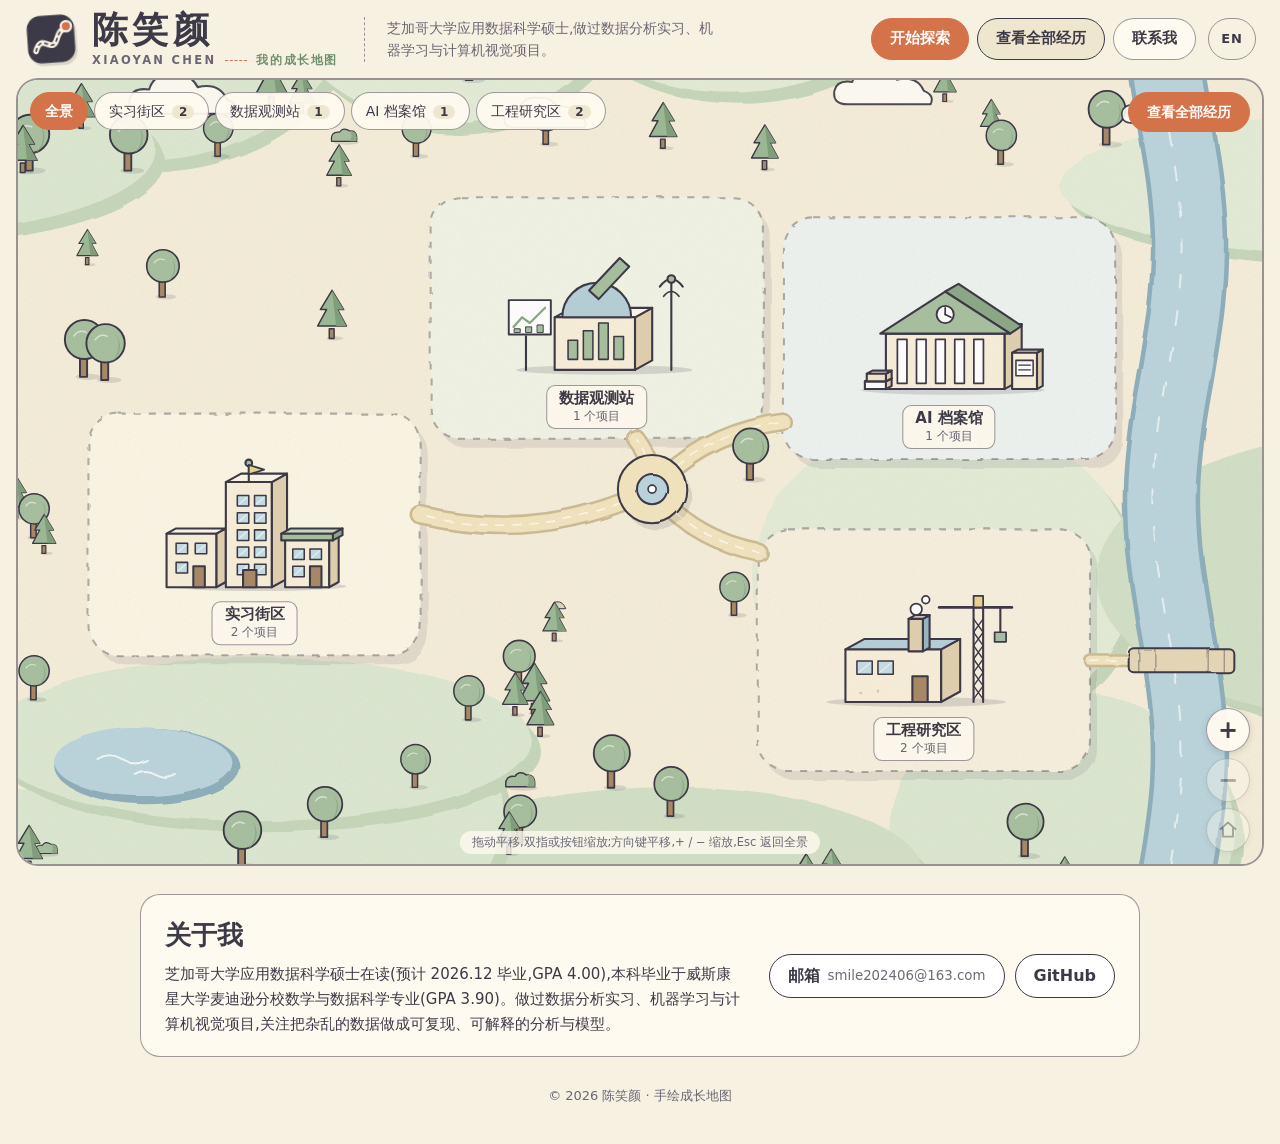
==== commit fce9f0cb: "Rebuild map as district-based town with zoom/pan, auto layout, and refined masthead Co-Authored-By: " ====
--- a/index.html
+++ b/index.html
@@ -4,51 +4,66 @@
   <meta charset="utf-8">
   <meta name="viewport" content="width=device-width, initial-scale=1">
   <title>陈笑颜 · 成长地图</title>
-  <meta name="description" content="陈笑颜的作品集:一张手绘成长地图,每个地点对应一段真实的数据分析、机器学习与产品经历。">
-  <link rel="icon" href="data:image/svg+xml,%3Csvg xmlns='http://www.w3.org/2000/svg' viewBox='0 0 64 64'%3E%3Crect width='64' height='64' rx='14' fill='%23fbf5e6'/%3E%3Cpath d='M12 44 Q24 20 36 38 T54 22' fill='none' stroke='%232b2a33' stroke-width='5' stroke-linecap='round'/%3E%3Ccircle cx='54' cy='22' r='6' fill='%23e8833a'/%3E%3C/svg%3E">
+  <meta name="description" content="陈笑颜的作品集:一座按主题分区的手绘数据小镇,每栋建筑对应一段真实的数据分析、机器学习与产品经历。">
+  <link rel="icon" href="data:image/svg+xml,%3Csvg xmlns='http://www.w3.org/2000/svg' viewBox='0 0 64 64'%3E%3Crect width='64' height='64' rx='14' fill='%23f7f1e2'/%3E%3Cpath d='M12 44 Q24 20 36 38 T54 22' fill='none' stroke='%233d3a47' stroke-width='5' stroke-linecap='round'/%3E%3Ccircle cx='54' cy='22' r='6' fill='%23d4724a'/%3E%3C/svg%3E">
   <link rel="stylesheet" href="style.css">
 </head>
 <body>
-  <a class="skip" href="#map-title" id="skip">跳到地图</a>
+  <a class="skip" href="#vp" id="skip">跳到地图</a>
 
   <svg width="0" height="0" style="position:absolute" aria-hidden="true" focusable="false">
-    <filter id="rough" x="-5%" y="-5%" width="110%" height="110%">
-      <feTurbulence type="fractalNoise" baseFrequency="0.035" numOctaves="2" seed="4" result="n"/>
-      <feDisplacementMap in="SourceGraphic" in2="n" scale="2.6"/>
+    <filter id="rough" x="-2%" y="-2%" width="104%" height="104%">
+      <feTurbulence type="fractalNoise" baseFrequency="0.02" numOctaves="2" seed="4" result="n"/>
+      <feDisplacementMap in="SourceGraphic" in2="n" scale="5"/>
     </filter>
   </svg>
 
-  <header class="top">
-    <span class="brand" id="brand"></span>
-    <nav class="top-nav" aria-label="Site">
-      <button type="button" class="link-btn" id="nav-all"></button>
-      <button type="button" class="link-btn" id="nav-contact"></button>
+  <header class="mast" id="intro">
+    <div class="id">
+      <svg class="seal" viewBox="0 0 48 48" aria-hidden="true" focusable="false">
+        <rect x="3" y="3" width="42" height="42" rx="12" fill="#3d3a47"/>
+        <path d="M10 34 C16 17 24 38 29 25 S36 19 38 14" fill="none" stroke="#f7f1e2" stroke-width="5" stroke-linecap="round"/>
+        <path d="M10 34 C16 17 24 38 29 25 S36 19 38 14" fill="none" stroke="#3d3a47" stroke-width="1.3" stroke-dasharray="2.5 3.5" stroke-linecap="round"/>
+        <circle cx="38" cy="13.5" r="4.6" fill="#d4724a" stroke="#f7f1e2" stroke-width="2"/>
+      </svg>
+      <div class="who">
+        <h1 id="map-title" tabindex="-1"></h1>
+        <p class="sub" id="sub"></p>
+      </div>
+    </div>
+    <p class="tagline" id="tagline"></p>
+    <div class="mast-r">
+      <div class="actions">
+        <button type="button" class="btn primary" id="btn-start"></button>
+        <button type="button" class="btn strong" id="btn-all"></button>
+        <button type="button" class="btn" id="btn-contact"></button>
+      </div>
       <button type="button" class="lang" id="lang"></button>
-    </nav>
+    </div>
   </header>
 
   <main>
-    <section class="hero" id="hero">
-      <div class="map-shell" id="map-shell">
-      <div class="intro" id="intro">
-        <p class="kicker" id="kicker"></p>
-        <h1 id="map-title" tabindex="-1"></h1>
-        <p class="lede" id="lede"></p>
-        <p class="hint" id="hint"></p>
-        <div class="actions">
-          <button type="button" class="btn primary" id="btn-start"></button>
-          <button type="button" class="btn" id="btn-all"></button>
-          <button type="button" class="btn" id="btn-contact"></button>
+    <section class="stage" id="stage">
+      <div class="vp" id="vp" tabindex="0" role="group">
+        <div class="world" id="world"></div>
+        <div class="paper" aria-hidden="true"></div>
+        <div class="chips" id="chips"></div>
+        <button type="button" class="pill" id="vp-all"></button>
+        <div class="ctrl" id="ctrl">
+          <button type="button" id="z-in"></button>
+          <button type="button" id="z-out"></button>
+          <button type="button" id="z-home"></button>
         </div>
+        <p class="maphelp" id="maphelp"></p>
       </div>
-
-        <div class="map" id="map"></div>
-      </div>
+      <div class="dlist" id="dlist" hidden></div>
     </section>
 
-    <section class="contact" id="contact" tabindex="-1" aria-labelledby="contact-title">
-      <h2 id="contact-title"></h2>
-      <p id="contact-text"></p>
+    <section class="about" id="contact" tabindex="-1" aria-labelledby="about-title">
+      <div>
+        <h2 id="about-title"></h2>
+        <p id="about-text"></p>
+      </div>
       <ul class="contact-links" id="contact-links"></ul>
     </section>
   </main>
@@ -61,7 +76,7 @@
     <div class="grab" aria-hidden="true"></div>
     <div class="panel-bar">
       <button type="button" class="nav-btn" id="prev"></button>
-      <span class="count" id="count" aria-live="off"></span>
+      <span class="count" id="count"></span>
       <button type="button" class="nav-btn" id="next"></button>
       <button type="button" class="x-btn" id="close"></button>
     </div>
--- a/style.css
+++ b/style.css
@@ -1,237 +1,249 @@
 :root {
-  --paper: #fbf5e6;
-  --paper-2: #f3ead2;
-  --ink: #2b2a33;
-  --ink-soft: #5a5862;
-  --green: #8fb08a;
-  --green-deep: #5e8060;
-  --grass: #dde7c6;
-  --grass-2: #cddcb0;
-  --road: #f1deb0;
-  --water: #cfe3e6;
-  --orange: #e8833a;
-  --orange-deep: #c4621f;
+  --paper: #f7f1e2;
+  --paper-2: #efe6cf;
+  --ink: #3d3a47;
+  --ink-soft: #6a6774;
+  --line: rgba(61, 58, 71, .5);
+  --sage: #a8c1a1;
+  --sage-d: #6f8f6c;
+  --mist: #bcd5de;
+  --terra: #d4724a;
+  --terra-d: #b65a35;
   --panel-w: 440px;
   --font-body: "PingFang SC", "Microsoft YaHei", "Noto Sans SC", system-ui, sans-serif;
-  --font-hand: "KaiTi", "Kaiti SC", "STKaiti", "AR PL UKai CN", "Comic Sans MS", serif;
-}
-
+  --font-hand: "KaiTi", "Kaiti SC", "STKaiti", "AR PL UKai CN", serif;
+}
 * { box-sizing: border-box; }
 html { -webkit-text-size-adjust: 100%; scroll-behavior: smooth; }
-body {
-  margin: 0;
-  background: var(--paper);
-  background-image: radial-gradient(rgba(43, 42, 51, .06) 1px, transparent 1.2px);
-  background-size: 22px 22px;
-  color: var(--ink);
-  font: 16px/1.65 var(--font-body);
-}
+body { margin: 0; background: var(--paper); color: var(--ink); font: 16px/1.65 var(--font-body); }
 body.sheet-open { overflow: hidden; }
 button { font: inherit; color: inherit; cursor: pointer; }
-a { color: var(--orange-deep); }
-:focus-visible { outline: 3px solid var(--orange); outline-offset: 3px; border-radius: 6px; }
+a { color: var(--terra-d); }
+:focus-visible { outline: 3px solid var(--terra); outline-offset: 3px; border-radius: 6px; }
 .sr-only { position: absolute; width: 1px; height: 1px; overflow: hidden; clip: rect(0 0 0 0); white-space: nowrap; }
 .skip { position: absolute; left: 8px; top: -60px; background: var(--ink); color: #fff; padding: 8px 14px; border-radius: 8px; z-index: 99; }
 .skip:focus { top: 8px; }
 
-/* ---------- 顶栏 ---------- */
-.top { display: flex; align-items: center; justify-content: space-between; gap: 12px; padding: 8px 20px; min-height: 56px; }
-.brand { font-family: var(--font-hand); font-size: 22px; font-weight: 700; letter-spacing: .04em; }
-.top-nav { display: flex; align-items: center; gap: 4px; }
-.link-btn { background: none; border: 0; padding: 10px 12px; min-height: 44px; border-radius: 10px; font-size: 15px; }
-.link-btn:hover { background: rgba(43, 42, 51, .07); }
-.lang { min-width: 56px; min-height: 44px; padding: 6px 14px; border: 2.5px solid var(--ink); border-radius: 12px 9px 12px 9px; background: #fffaf0; font-weight: 700; box-shadow: 2px 2px 0 var(--ink); }
-.lang:hover { background: #fff; transform: translateY(-1px); }
-
-/* ---------- 首屏:介绍 + 地图 ---------- */
-.hero { position: relative; padding: 0 16px; }
-.map-shell { position: relative; width: min(100%, calc((100vh - 72px) * 12 / 7)); min-width: 760px; margin: 0 auto; transition: transform .35s ease; }
-.map {
-  position: relative; container-type: inline-size;
-  aspect-ratio: 12 / 7;
-  border: 3.5px solid var(--ink); border-radius: 26px 20px 26px 20px;
-  background: #f4edd8; overflow: hidden;
-  box-shadow: 6px 6px 0 rgba(43, 42, 51, .85);
-}
-.map-bg { position: absolute; inset: 0; width: 100%; height: 100%; }
-.map-bg.mobile { display: none; }
-
-/* 介绍:桌面端压在地图左上角 */
-.intro {
-  position: absolute; z-index: 5;
-  left: 22px;
-  top: 18px;
-  width: min(35%, 430px);
-  background: rgba(255, 250, 238, .94);
-  border: 3px solid var(--ink); border-radius: 18px 14px 18px 14px;
-  padding: 16px 18px 16px; box-shadow: 4px 4px 0 var(--ink);
-  transition: opacity .25s;
-}
-.kicker { margin: 0 0 2px; font-size: 13px; color: var(--green-deep); font-weight: 700; letter-spacing: .06em; }
-.intro h1 { margin: 0; font-family: var(--font-hand); font-size: clamp(30px, 3.4vw, 46px); line-height: 1.15; outline: none; }
-.en-name { display: block; font-family: var(--font-body); font-size: .4em; font-weight: 700; letter-spacing: .12em; color: var(--ink-soft); margin-top: 2px; }
-.lede { margin: 8px 0 6px; font-size: clamp(13px, 1.05vw, 14.5px); line-height: 1.6; }
-.hint { margin: 0 0 10px; font-size: 13px; color: var(--ink-soft); }
-.actions { display: flex; flex-wrap: wrap; gap: 8px; }
-.btn { min-height: 44px; padding: 8px 16px; border: 2.5px solid var(--ink); border-radius: 12px 9px 12px 9px; background: #fffdf6; font-weight: 700; font-size: 14.5px; box-shadow: 2px 2px 0 var(--ink); transition: transform .12s, box-shadow .12s; }
-.btn:hover { transform: translate(-1px, -2px); box-shadow: 3px 4px 0 var(--ink); }
-.btn:active { transform: translate(1px, 1px); box-shadow: 1px 1px 0 var(--ink); }
-.btn.primary { background: var(--orange); color: #fff; text-shadow: 0 1px 0 rgba(0,0,0,.18); }
-body.reading .intro { opacity: 0; visibility: hidden; }
-
-/* ---------- 地点 ---------- */
-.places { list-style: none; margin: 0; padding: 0; position: absolute; inset: 0; }
-.place-wrap { position: absolute; left: var(--x); top: var(--y); transform: translateX(-50%); margin-top: calc(var(--bw) * -0.78); z-index: 2; --bw: clamp(78px, 9.4cqw, 132px); }
-.place { position: relative; display: flex; flex-direction: column; align-items: center; background: none; border: 0; padding: 0; margin: 0; text-align: center; width: max-content; max-width: min(220px, 21cqw); min-width: 44px; min-height: 44px; }
-.building { display: block; width: var(--bw); transition: transform .18s cubic-bezier(.3, 1.6, .5, 1); position: relative; }
-.building svg { display: block; width: 100%; height: auto; filter: url(#rough); overflow: visible; }
-.building::after { content: ""; position: absolute; left: 8%; right: 8%; bottom: -3px; height: 9px; border-radius: 50%; background: rgba(43, 42, 51, .22); z-index: -1; transition: transform .18s, opacity .18s; }
-.place:hover .building, .place:focus-visible .building { transform: translateY(-7px) rotate(-1.2deg); }
-.place:hover .building::after, .place:focus-visible .building::after { transform: scale(.8); opacity: .6; }
-.place:focus-visible { outline: none; }
-.place:focus-visible .tag { outline: 3px solid var(--orange); outline-offset: 3px; }
-.tag { position: relative; display: block; margin-top: 7px; padding: 5px 10px 5px 26px; background: #fffaf0; border: 2.5px solid var(--ink); border-radius: 12px 8px 12px 8px; box-shadow: 2px 2px 0 var(--ink); text-align: left; transition: box-shadow .15s, background .15s; }
-.tag b { display: block; font-size: 13.5px; line-height: 1.3; }
-.tag i { white-space: nowrap; display: block; font-style: normal; font-size: 11.5px; color: var(--ink-soft); line-height: 1.35; }
-.num { position: absolute; left: -2px; top: 50%; transform: translate(-45%, -50%); width: 24px; height: 24px; border-radius: 50%; background: var(--orange); color: #fff; border: 2.5px solid var(--ink); font: 700 12px/19px var(--font-body); text-align: center; }
-.place:hover .tag, .place:focus-visible .tag { background: #fff; box-shadow: 3px 3px 0 var(--orange); }
-.peek { display: none; }
-.bubble {
-  position: absolute; left: 50%; bottom: calc(var(--bw) * .78 + 14px);
-  transform: translate(-50%, 6px); width: 210px; padding: 8px 12px;
-  background: var(--ink); color: #fff9e8; border-radius: 12px; font-size: 13px; line-height: 1.5; text-align: left;
-  opacity: 0; visibility: hidden; pointer-events: none; transition: opacity .15s, transform .15s; z-index: 6;
-}
-.bubble::after { content: ""; position: absolute; left: 50%; bottom: -7px; margin-left: -7px; border: 7px solid transparent; border-bottom: 0; border-top-color: var(--ink); }
-.place:hover .bubble, .place:focus-visible .bubble { opacity: 1; visibility: visible; transform: translate(-50%, 0); }
-/* 选中:橙色小旗 */
-.flag { display: none; position: absolute; left: 50%; top: -22px; width: 22px; height: 26px; margin-left: -4px; pointer-events: none; }
-.place.is-selected .flag { display: block; animation: bob 1.4s ease-in-out infinite; }
-.place.is-selected .tag { background: #fff3df; box-shadow: 3px 3px 0 var(--orange); border-color: var(--orange-deep); }
-@keyframes bob { 50% { transform: translateY(-4px); } }
-
-/* ---------- 装饰 ---------- */
-.decor { position: absolute; left: var(--x); top: var(--y); width: var(--w); transform: translate(-50%, -100%); pointer-events: none; z-index: 1; }
-.decor svg { display: block; width: 100%; height: auto; filter: url(#rough); overflow: visible; }
-.decor.cloud { transform: translate(-50%, -50%); z-index: 1; opacity: .95; animation: drift 14s ease-in-out infinite alternate; }
-.decor.cloud.c2 { animation-duration: 18s; animation-direction: alternate-reverse; }
-@keyframes drift { to { margin-left: 18px; } }
-
-/* ---------- 联系 ---------- */
-.contact { max-width: 880px; margin: 40px auto 24px; padding: 22px 24px; background: #fffaf0; border: 3px solid var(--ink); border-radius: 20px 14px 20px 14px; box-shadow: 5px 5px 0 var(--ink); outline: none; }
-.contact h2 { margin: 0 0 4px; font-family: var(--font-hand); font-size: 28px; }
-.contact p { margin: 0 0 12px; }
+/* ---------- 顶部:印章 + 姓名 + 一句话 + 入口 ---------- */
+.mast { display: grid; grid-template-columns: auto minmax(0, 1fr) auto; align-items: center; gap: 8px 26px; margin: 0 16px; padding: 12px 8px 12px; }
+.id { display: flex; align-items: center; gap: 14px; min-width: 0; }
+.seal { flex: none; width: 54px; height: 54px; transform: rotate(-4deg); filter: drop-shadow(2px 3px 0 rgba(61, 58, 71, .16)); }
+.who { min-width: 0; }
+.mast h1 { margin: 0; font-family: var(--font-hand); font-size: 36px; line-height: 1.05; letter-spacing: .12em; font-weight: 700; outline: none; white-space: nowrap; }
+.sub { display: flex; align-items: center; gap: 9px; margin: 5px 0 0; font-size: 11.5px; line-height: 1; letter-spacing: .2em; color: var(--ink-soft); font-weight: 600; white-space: nowrap; }
+.sub i { width: 22px; height: 0; border-top: 1.5px dashed var(--terra); }
+.sub span:last-child { color: var(--sage-d); letter-spacing: .14em; }
+.tagline { margin: 0; padding-left: 22px; border-left: 1.5px dashed var(--line); font-size: 14px; line-height: 1.6; color: var(--ink-soft); max-width: 40ch; }
+.mast-r { display: flex; align-items: center; gap: 12px; }
+.actions { display: flex; gap: 8px; }
+.btn { min-height: 42px; padding: 7px 18px; border: 1.5px solid var(--line); border-radius: 999px; background: #fffaf0; font-weight: 700; font-size: 14.5px; white-space: nowrap; transition: background .15s, transform .12s; }
+.btn:hover { background: #fff; transform: translateY(-1px); }
+.btn.strong { border-color: var(--ink); background: var(--paper-2); }
+.btn.primary { background: var(--terra); border-color: var(--terra); color: #fff; }
+.btn.primary:hover { background: var(--terra-d); }
+.lang { min-width: 48px; min-height: 42px; padding: 4px 12px; border: 1.5px solid var(--line); border-radius: 999px; background: transparent; font-weight: 700; font-size: 13px; letter-spacing: .06em; }
+.lang:hover { background: #fffaf0; border-color: var(--ink); }
+
+/* ---------- 地图视口 ---------- */
+.stage { position: relative; margin: 0 16px; }
+.vp {
+  position: relative; overflow: hidden; background: #f5eedb;
+  height: clamp(440px, calc(100vh - 112px), 900px);
+  border: 2px solid var(--line); border-radius: 22px;
+  touch-action: pan-y; user-select: none; -webkit-user-select: none; cursor: grab; outline-offset: -4px;
+}
+.vp.dragging { cursor: grabbing; }
+.vp.dragging .world { transition: none !important; }
+.paper { position: absolute; inset: 0; z-index: 2; pointer-events: none; opacity: .6; mix-blend-mode: multiply;
+  background-image: url("data:image/svg+xml,%3Csvg xmlns='http://www.w3.org/2000/svg' width='160' height='160'%3E%3Cfilter id='n'%3E%3CfeTurbulence type='fractalNoise' baseFrequency='.8' numOctaves='2' stitchTiles='stitch'/%3E%3CfeColorMatrix values='0 0 0 0 .55 0 0 0 0 .5 0 0 0 0 .4 0 0 0 .2 0'/%3E%3C/filter%3E%3Crect width='160' height='160' filter='url(%23n)'/%3E%3C/svg%3E"); }
+.world { position: absolute; left: 0; top: 0; transform-origin: 0 0; --z: 1; }
+.world.anim { transition: transform .65s cubic-bezier(.4, 0, .2, 1); }
+.inroad { opacity: 0; transition: opacity .35s; }
+.inroad.on { opacity: 1; }
+.terrain { position: absolute; pointer-events: none; max-width: none; }
+.decor { position: absolute; transform: translate(-50%, -100%); pointer-events: none; }
+.decor svg { display: block; width: 100%; height: auto; overflow: visible; }
+.decor.cloud { transform: translate(-50%, -50%); opacity: .9; animation: drift 16s ease-in-out infinite alternate; }
+.decor.cloud.c2 { animation-duration: 22s; animation-direction: alternate-reverse; }
+@keyframes drift { to { margin-left: 26px; } }
+
+/* 随缩放保持固定大小的文字牌 */
+.cs { transform: translateX(-50%) scale(calc(1 / var(--z))); transform-origin: 50% 0; }
+.cs-b { transform: translateX(-50%) scale(calc(1 / var(--z))); transform-origin: 50% 100%; }
+.cs-l { transform: scale(calc(1 / var(--z))); transform-origin: 0 0; }
+
+/* 街区代表建筑(全景) */
+.lm { position: absolute; z-index: 3; width: var(--lw); padding: 0; margin: 0; background: none; border: 0; transform: translate(-50%, -100%); transition: opacity .4s, visibility 0s; }
+.lm-b { display: block; transition: transform .18s cubic-bezier(.3, 1.5, .5, 1); }
+.lm-b svg { display: block; width: 100%; height: auto; overflow: visible; }
+.lm:hover .lm-b, .lm:focus-visible .lm-b { transform: translateY(-6px); }
+.lm:focus-visible { outline: none; }
+.lm:focus-visible .lm-sign { outline: 3px solid var(--terra); outline-offset: 2px; }
+.lm-sign { position: absolute; left: 50%; top: calc(100% + 4px); white-space: nowrap; padding: 3px 12px 4px; background: #fffaf0; border: 1.5px solid var(--line); border-radius: 9px; text-align: center; transition: border-color .15s, background .15s; }
+.lm-sign b { display: block; font-size: 15px; line-height: 1.3; }
+.lm-sign i { display: block; font-style: normal; font-size: 12px; color: var(--ink-soft); line-height: 1.3; }
+.lm:hover .lm-sign, .lm:focus-visible .lm-sign { border-color: var(--terra); background: #fff; }
+.lm.is-focused { opacity: 0; visibility: hidden; pointer-events: none; transition: opacity .35s, visibility 0s .35s; }
+.lm.dim { opacity: .5; }
+.dsign { position: absolute; z-index: 4; padding: 2px 11px 3px; background: #fffaf0; border: 1.5px solid var(--line); border-radius: 9px; font-size: 14px; pointer-events: none; opacity: 0; transition: opacity .3s; white-space: nowrap; }
+.dsign.on { opacity: 1; }
+
+/* 项目建筑(街区近景) */
+.proj { position: absolute; z-index: 3; width: var(--bw); padding: 0; margin: 0; background: none; border: 0; transform: translate(-50%, -100%);
+  opacity: 0; visibility: hidden; pointer-events: none; transition: opacity .3s, visibility 0s .3s; }
+.proj.on { opacity: 1; visibility: visible; pointer-events: auto; transition: opacity .35s .12s, visibility 0s; }
+.proj:hover, .proj:focus-visible, .proj.is-selected { z-index: 8; }
+.proj:focus-visible { outline: none; }
+.bld { display: block; transition: transform .16s cubic-bezier(.3, 1.6, .5, 1); }
+.bld svg { display: block; width: 100%; height: auto; overflow: visible; }
+.proj:hover .bld, .proj:focus-visible .bld { transform: translateY(-7%); }
+.ring { position: absolute; left: 50%; bottom: -1%; width: 104%; height: 15%; transform: translateX(-50%); border: 2.5px solid var(--terra); border-radius: 50%; opacity: 0; transition: opacity .15s; pointer-events: none; }
+.proj.is-selected .ring, .proj:focus-visible .ring { opacity: 1; }
+.lab { position: absolute; left: 50%; top: calc(100% + 2px); width: max-content; max-width: 150px; padding: 2px 9px 3px; background: rgba(255, 250, 240, .96); border: 1.5px solid var(--line); border-radius: 8px; text-align: center; pointer-events: none; opacity: 0; transition: opacity .15s; }
+.lab b { display: block; font-size: 13px; line-height: 1.3; }
+.world.few .proj.on .lab, .proj:hover .lab, .proj:focus-visible .lab, .proj.is-selected .lab { opacity: 1; }
+.proj.is-selected .lab { border-color: var(--terra); background: #fff3e8; }
+.bubble { position: absolute; left: 50%; bottom: calc(100% + 8px); width: 230px; padding: 7px 11px; background: var(--ink); color: #fff9e8; border-radius: 10px; font-size: 12.5px; line-height: 1.5; text-align: left; opacity: 0; visibility: hidden; pointer-events: none; transition: opacity .15s; }
+.bubble i { display: block; font-style: normal; font-weight: 700; color: #f3c9ae; margin-bottom: 1px; }
+.proj:focus-visible .bubble { opacity: 1; visibility: visible; }
+@media (hover: hover) { .proj:hover .bubble { opacity: 1; visibility: visible; } }
+
+/* 街区芯片、全部经历、缩放按钮 */
+.chips { position: absolute; z-index: 6; left: 10px; right: 210px; top: 10px; pointer-events: none; }
+.chip-row { display: flex; gap: 6px; overflow-x: auto; padding: 2px; scrollbar-width: none; pointer-events: auto; }
+.chip-row::-webkit-scrollbar { display: none; }
+.chip { flex: 0 0 auto; min-height: 38px; padding: 4px 14px; border: 1.5px solid var(--line); border-radius: 999px; background: rgba(255, 250, 240, .94); font-size: 14px; white-space: nowrap; }
+.chip b { margin-left: 7px; padding: 0 7px; border-radius: 999px; background: var(--paper-2); font-size: 12px; }
+.chip:hover { background: #fff; }
+.chip[aria-pressed="true"] { background: var(--terra); border-color: var(--terra); color: #fff; font-weight: 700; }
+.chip[aria-pressed="true"] b { background: rgba(255, 255, 255, .26); }
+.pill { position: absolute; z-index: 6; right: 12px; top: 12px; min-height: 40px; padding: 6px 18px; border: 1.5px solid var(--terra); border-radius: 999px; background: var(--terra); color: #fff; font-weight: 700; font-size: 14px; }
+.pill:hover { background: var(--terra-d); }
+.ctrl { position: absolute; z-index: 6; right: 12px; bottom: 12px; display: flex; flex-direction: column; gap: 6px; }
+.ctrl button { width: 44px; height: 44px; display: grid; place-items: center; border: 1.5px solid var(--line); border-radius: 50%; background: rgba(255, 250, 240, .96); font-size: 24px; line-height: 1; font-weight: 700; box-shadow: 0 2px 6px rgba(61, 58, 71, .16); }
+.ctrl button:hover:not(:disabled) { background: #fff; border-color: var(--terra); }
+.ctrl button:disabled { opacity: .38; cursor: default; }
+.maphelp { position: absolute; z-index: 6; left: 50%; bottom: 10px; transform: translateX(-50%); margin: 0; padding: 2px 12px; border-radius: 999px; background: rgba(255, 250, 240, .8); font-size: 11.5px; color: var(--ink-soft); white-space: nowrap; pointer-events: none; }
+
+/* 街区清单 */
+.dlist { position: absolute; z-index: 7; left: 12px; bottom: 12px; width: 280px; max-height: 48%; display: flex; flex-direction: column; background: rgba(255, 250, 240, .97); border: 1.5px solid var(--line); border-radius: 14px; box-shadow: 0 3px 10px rgba(61, 58, 71, .16); overflow: hidden; }
+.dlist[hidden] { display: none; }
+.dl-head { display: flex; align-items: center; justify-content: space-between; gap: 8px; padding: 8px 10px 6px 14px; }
+.dl-head b { display: block; font-size: 15px; line-height: 1.3; }
+.dl-head span { font-size: 12px; color: var(--ink-soft); }
+.dl-toggle { min-height: 36px; padding: 2px 12px; border: 1.5px solid var(--line); border-radius: 999px; background: #fff; font-size: 12.5px; white-space: nowrap; }
+.dl-toggle:hover { border-color: var(--terra); }
+.dl-blurb { margin: 0; padding: 0 14px 6px; font-size: 12.5px; color: var(--ink-soft); line-height: 1.5; }
+.dl-items { list-style: none; margin: 0; padding: 4px 8px 8px; overflow-y: auto; border-top: 1px dashed var(--line); }
+.dl-items[hidden] { display: none; }
+.dl-item { display: flex; justify-content: space-between; align-items: baseline; gap: 10px; width: 100%; min-height: 44px; padding: 6px 10px; text-align: left; background: none; border: 0; border-radius: 10px; }
+.dl-item b { font-size: 14px; }
+.dl-item i { font-style: normal; font-size: 12px; color: var(--ink-soft); white-space: nowrap; }
+.dl-item:hover { background: var(--paper-2); }
+.dl-item.is-selected { background: #fbe7da; }
+
+/* ---------- 关于 / 联系 ---------- */
+.about { max-width: 1000px; margin: 28px auto 20px; padding: 20px 24px; background: #fffaf0; border: 1.5px solid var(--line); border-radius: 20px; display: grid; grid-template-columns: 1fr auto; gap: 14px 28px; align-items: center; outline: none; }
+.about h2 { margin: 0 0 4px; font-family: var(--font-hand); font-size: 26px; }
+.about p { margin: 0; font-size: 15px; }
 .contact-links { list-style: none; padding: 0; margin: 0; display: flex; flex-wrap: wrap; gap: 10px; }
-.contact-links a { display: inline-flex; align-items: center; min-height: 44px; padding: 8px 16px; border: 2.5px solid var(--ink); border-radius: 12px 9px 12px 9px; background: #fff; color: var(--ink); font-weight: 700; text-decoration: none; box-shadow: 2px 2px 0 var(--ink); }
-.contact-links a:hover { background: var(--orange); color: #fff; }
+.contact-links a { display: inline-flex; align-items: center; min-height: 44px; padding: 8px 18px; border: 1.5px solid var(--ink); border-radius: 999px; background: #fff; color: var(--ink); font-weight: 700; text-decoration: none; }
+.contact-links a:hover { background: var(--terra); border-color: var(--terra); color: #fff; }
 .contact-links small { font-weight: 400; margin-left: 8px; opacity: .75; }
 .foot { text-align: center; color: var(--ink-soft); font-size: 13px; padding: 8px 16px 36px; }
 
 /* ---------- 详情面板 ---------- */
-.scrim { position: fixed; inset: 0; background: rgba(43, 42, 51, .45); z-index: 30; }
-.panel {
-  position: fixed; z-index: 40; right: 0; top: 0; bottom: 0; width: min(var(--panel-w), 100vw);
-  background: var(--paper); border-left: 3.5px solid var(--ink);
-  box-shadow: -8px 0 0 rgba(43, 42, 51, .18);
-  display: flex; flex-direction: column;
-  transform: translateX(105%); visibility: hidden;
-  transition: transform .3s cubic-bezier(.25, .9, .3, 1), visibility 0s .3s;
-}
+.scrim { position: fixed; inset: 0; background: rgba(61, 58, 71, .45); z-index: 30; }
+.panel { position: fixed; z-index: 40; right: 0; top: 0; bottom: 0; width: min(var(--panel-w), 100vw); background: var(--paper); border-left: 2px solid var(--ink); box-shadow: -10px 0 24px rgba(61, 58, 71, .14);
+  display: flex; flex-direction: column; transform: translateX(105%); visibility: hidden; transition: transform .3s cubic-bezier(.25, .9, .3, 1), visibility 0s .3s; }
 .panel.open { transform: none; visibility: visible; transition: transform .3s cubic-bezier(.25, .9, .3, 1); }
 .grab { display: none; }
-.panel-bar { display: flex; align-items: center; gap: 6px; padding: 10px 12px; border-bottom: 2.5px dashed rgba(43, 42, 51, .35); background: var(--paper-2); }
-.nav-btn { min-height: 44px; padding: 6px 12px; border: 2.5px solid var(--ink); border-radius: 12px 8px 12px 8px; background: #fffdf6; font-weight: 700; font-size: 14px; box-shadow: 2px 2px 0 var(--ink); }
-.nav-btn:hover { background: var(--orange); color: #fff; }
+.panel-bar { display: flex; align-items: center; gap: 6px; padding: 10px 12px; border-bottom: 1.5px dashed var(--line); background: var(--paper-2); }
+.nav-btn { min-height: 44px; padding: 6px 14px; border: 1.5px solid var(--line); border-radius: 999px; background: #fffaf0; font-weight: 700; font-size: 14px; }
+.nav-btn:hover { background: var(--terra); border-color: var(--terra); color: #fff; }
 .count { flex: 1; text-align: center; font-weight: 700; color: var(--ink-soft); font-size: 14px; }
-.x-btn { width: 44px; height: 44px; border: 2.5px solid var(--ink); border-radius: 50%; background: #fffdf6; font-size: 24px; line-height: 1; font-weight: 700; box-shadow: 2px 2px 0 var(--ink); }
+.x-btn { width: 44px; height: 44px; border: 1.5px solid var(--line); border-radius: 50%; background: #fffaf0; font-size: 24px; line-height: 1; font-weight: 700; }
 .x-btn:hover { background: var(--ink); color: #fff; }
 .panel-body { overflow-y: auto; padding: 18px 22px 40px; flex: 1; overscroll-behavior: contain; }
-.p-kicker { margin: 0 0 4px; font-size: 13px; font-weight: 700; color: var(--green-deep); letter-spacing: .04em; }
+.p-kicker { margin: 0 0 4px; font-size: 13px; font-weight: 700; color: var(--sage-d); letter-spacing: .04em; }
 .panel h2#panel-title { margin: 0 0 6px; font-family: var(--font-hand); font-size: 28px; line-height: 1.25; outline: none; }
 .p-meta { margin: 0 0 14px; font-size: 14px; color: var(--ink-soft); }
 .p-meta b { display: block; color: var(--ink); font-size: 15px; }
 .sec { margin: 18px 0 0; }
 .sec h3 { display: flex; align-items: center; gap: 8px; margin: 0 0 6px; font-family: var(--font-hand); font-size: 20px; }
-.sec h3 span { display: inline-grid; place-items: center; width: 26px; height: 26px; border-radius: 50%; background: var(--green); border: 2.5px solid var(--ink); font: 700 13px var(--font-body); color: #fff; }
+.sec h3 span { display: inline-grid; place-items: center; width: 26px; height: 26px; border-radius: 50%; background: var(--sage); border: 1.5px solid var(--ink); font: 700 13px var(--font-body); color: #fff; }
 .sec ul { margin: 0; padding-left: 20px; }
 .sec li { margin: 4px 0; font-size: 15px; }
-.sec li::marker { color: var(--orange); }
-.chips { display: flex; flex-wrap: wrap; gap: 6px; margin: 14px 0 0; padding: 0; list-style: none; }
-.chips li { padding: 2px 10px; border: 2px solid var(--ink); border-radius: 999px; background: #fffdf6; font-size: 12.5px; }
-.chips li.pend { border-style: dashed; background: #fff0dc; color: var(--orange-deep); }
+.sec li::marker { color: var(--terra); }
+.chips2 { display: flex; flex-wrap: wrap; gap: 6px; margin: 14px 0 0; padding: 0; list-style: none; }
+.chips2 li { padding: 2px 10px; border: 1.5px solid var(--line); border-radius: 999px; background: #fffaf0; font-size: 12.5px; }
+.chips2 li.pend { border-style: dashed; background: #fff0e4; color: var(--terra-d); }
 .p-links { display: flex; flex-wrap: wrap; gap: 8px; margin: 16px 0 0; }
-.p-links a { display: inline-flex; align-items: center; min-height: 44px; padding: 6px 14px; border: 2.5px solid var(--ink); border-radius: 12px 8px 12px 8px; background: var(--orange); color: #fff; font-weight: 700; text-decoration: none; box-shadow: 2px 2px 0 var(--ink); }
-.p-links a:hover { transform: translateY(-1px); background: var(--orange-deep); }
+.p-links a { display: inline-flex; align-items: center; min-height: 44px; padding: 6px 16px; border-radius: 999px; background: var(--terra); color: #fff; font-weight: 700; text-decoration: none; }
+.p-links a:hover { background: var(--terra-d); }
 .shot { margin: 14px 0 0; }
-.shot img { display: block; width: 100%; height: auto; border: 2.5px solid var(--ink); border-radius: 10px; background: #fff; }
+.shot img { display: block; width: 100%; height: auto; border: 1.5px solid var(--line); border-radius: 10px; background: #fff; }
 .shot figcaption { font-size: 12.5px; color: var(--ink-soft); margin-top: 4px; }
-
-/* 小互动:看板巡览 */
-.tour { margin: 14px 0 0; padding: 12px; background: #fff8e8; border: 2.5px solid var(--ink); border-radius: 14px 10px 14px 10px; }
+.tour { margin: 14px 0 0; padding: 12px; background: #fff8ea; border: 1.5px solid var(--line); border-radius: 14px; }
 .tour h4 { margin: 0 0 8px; font-family: var(--font-hand); font-size: 17px; }
 .tabs { display: flex; flex-wrap: wrap; gap: 6px; margin-bottom: 10px; }
-.tab { min-height: 44px; padding: 4px 12px; border: 2.5px solid var(--ink); border-radius: 999px; background: #fffdf6; font-size: 13.5px; font-weight: 700; }
-.tab[aria-selected="true"] { background: var(--orange); color: #fff; box-shadow: 2px 2px 0 var(--ink); }
-.tab:not([aria-selected="true"]):hover { background: #fff0dc; }
-.tour-q { margin: 0 0 2px; font-weight: 700; color: var(--green-deep); }
+.tab { min-height: 44px; padding: 4px 14px; border: 1.5px solid var(--line); border-radius: 999px; background: #fffdf6; font-size: 13.5px; font-weight: 700; }
+.tab[aria-selected="true"] { background: var(--terra); border-color: var(--terra); color: #fff; }
+.tab:not([aria-selected="true"]):hover { background: #fff0e4; }
+.tour-q { margin: 0 0 2px; font-weight: 700; color: var(--sage-d); }
 .tour-a { margin: 0 0 8px; font-size: 14.5px; }
-.tour img { display: block; width: 100%; height: auto; border: 2.5px solid var(--ink); border-radius: 8px; background: #fff; }
+.tour img { display: block; width: 100%; height: auto; border: 1.5px solid var(--line); border-radius: 8px; background: #fff; }
 .tour-body.swap { animation: pop .25s ease; }
 @keyframes pop { from { opacity: 0; transform: translateY(6px); } }
 
 /* ---------- 全部经历 ---------- */
-.log { width: min(640px, calc(100vw - 24px)); max-height: min(86vh, 720px); padding: 0; border: 3.5px solid var(--ink); border-radius: 22px 16px 22px 16px; background: var(--paper); color: var(--ink); box-shadow: 6px 6px 0 var(--ink); overflow: hidden; }
+.log { width: min(640px, calc(100vw - 24px)); max-height: min(86vh, 720px); padding: 0; border: 2px solid var(--ink); border-radius: 22px; background: var(--paper); color: var(--ink); box-shadow: 0 12px 40px rgba(61, 58, 71, .3); overflow: hidden; }
 .log[open] { display: flex; flex-direction: column; }
-.log::backdrop { background: rgba(43, 42, 51, .5); }
-.log-head { display: flex; justify-content: space-between; align-items: flex-start; gap: 12px; padding: 16px 18px 10px; background: var(--paper-2); border-bottom: 2.5px dashed rgba(43, 42, 51, .35); }
+.log::backdrop { background: rgba(61, 58, 71, .5); }
+.log-head { display: flex; justify-content: space-between; align-items: flex-start; gap: 12px; padding: 16px 18px 10px; background: var(--paper-2); border-bottom: 1.5px dashed var(--line); }
 .log-head h2 { margin: 0; font-family: var(--font-hand); font-size: 24px; }
 .log-head p { margin: 0; font-size: 13px; color: var(--ink-soft); }
 .log-list { list-style: none; margin: 0; padding: 14px 16px 18px 20px; overflow-y: auto; position: relative; }
-.log-list::before { content: ""; position: absolute; left: 33px; top: 24px; bottom: 28px; border-left: 3px dashed var(--green); }
+.log-list::before { content: ""; position: absolute; left: 33px; top: 24px; bottom: 28px; border-left: 2px dashed var(--sage); }
 .log-list li { position: relative; padding-left: 34px; margin-bottom: 8px; }
-.log-item { width: 100%; text-align: left; display: block; min-height: 44px; padding: 8px 12px; border: 2.5px solid var(--ink); border-radius: 12px 8px 12px 8px; background: #fffdf6; box-shadow: 2px 2px 0 var(--ink); }
-.log-item:hover { background: #fff0dc; transform: translateX(2px); }
-.log-item::before { content: attr(data-n); position: absolute; left: 8px; top: 12px; width: 24px; height: 24px; border-radius: 50%; background: var(--orange); border: 2.5px solid var(--ink); color: #fff; font: 700 12px/19px var(--font-body); text-align: center; }
-.log-item .d { display: block; font-size: 12.5px; color: var(--green-deep); font-weight: 700; }
+.log-item { width: 100%; text-align: left; display: block; min-height: 44px; padding: 8px 12px; border: 1.5px solid var(--line); border-radius: 12px; background: #fffdf6; }
+.log-item:hover { background: #fff0e4; border-color: var(--terra); }
+.log-item::before { content: attr(data-n); position: absolute; left: 8px; top: 12px; width: 24px; height: 24px; border-radius: 50%; background: var(--terra); color: #fff; font: 700 12px/24px var(--font-body); text-align: center; }
+.log-item .d { display: block; font-size: 12.5px; color: var(--sage-d); font-weight: 700; }
 .log-item .n { display: block; font-weight: 700; line-height: 1.4; }
 .log-item .r { display: block; font-size: 13px; color: var(--ink-soft); }
 
-/* ---------- 手机:沿路线向下 ---------- */
+/* ---------- 窄屏桌面 ---------- */
+@media (max-width: 1180px) { .maphelp { display: none; } .dlist { width: 250px; } .tagline { font-size: 13px; padding-left: 16px; } .mast { gap: 8px 16px; } .btn { padding: 7px 13px; font-size: 13.5px; } }
+
+/* ---------- 手机:名字和入口在上,地图在下 ---------- */
 @media (max-width: 759px) {
-  .top { padding: 6px 12px; }
-  .brand { font-size: 18px; white-space: nowrap; }
-  #nav-contact { display: none; }
-  .link-btn { padding: 8px; font-size: 14px; white-space: nowrap; }
-  .hero { padding: 0 12px; }
-  .intro { position: static; width: auto; margin: 4px 0 14px; box-shadow: 3px 3px 0 var(--ink); }
-  body.reading .intro { opacity: 1; visibility: visible; }
-  .actions .btn { flex: 1 1 auto; }
-  .map-shell { width: 100%; min-width: 0; transform: none !important; }
-  .map { aspect-ratio: auto; height: 1660px; box-shadow: 4px 4px 0 rgba(43, 42, 51, .85); }
-  .map-bg.desktop { display: none; }
-  .map-bg.mobile { display: block; }
-  .place-wrap { left: var(--mx); top: var(--my); --bw: 118px; }
-  .place { max-width: 200px; }
-  .tag b { font-size: 14.5px; }
-  .tag i { font-size: 12.5px; }
-  .peek { display: block; margin-top: 5px; max-width: 160px; font-size: 12.5px; line-height: 1.4; color: var(--ink); background: rgba(255, 250, 238, .88); padding: 3px 6px; border-radius: 8px; }
-  .bubble { display: none; }
-  .decor { left: var(--mx); top: var(--my); width: var(--mw); }
-  .decor.no-m { display: none; }
-  .contact { margin: 28px 12px 18px; }
-  .panel { left: 0; right: 0; top: auto; bottom: 0; width: 100%; max-height: 88dvh; height: 88dvh; border: 3.5px solid var(--ink); border-bottom: 0; border-radius: 24px 24px 0 0; transform: translateY(105%); box-shadow: 0 -6px 0 rgba(43, 42, 51, .18); }
+  .mast { grid-template-columns: 1fr auto; gap: 8px 10px; margin: 0 12px; padding: 10px 2px 10px; }
+  .seal { width: 44px; height: 44px; }
+  .mast h1 { font-size: 30px; }
+  .sub { font-size: 10.5px; letter-spacing: .16em; }
+  .tagline { grid-column: 1 / -1; grid-row: 2; padding-left: 0; border-left: 0; font-size: 13.5px; max-width: none; }
+  .mast-r { display: contents; }
+  .lang { grid-column: 2; grid-row: 1; }
+  .actions { grid-column: 1 / -1; grid-row: 3; gap: 6px; }
+  .actions .btn { flex: 1 1 0; padding: 8px 6px; font-size: 13.5px; min-height: 44px; }
+  .stage { margin: 0 12px; }
+  .vp { height: max(430px, min(138vw, 72svh)); border-radius: 18px; }
+  .chips { right: 10px; }
+  .chip { min-height: 44px; }
+  .pill, .maphelp { display: none; }
+  .ctrl { right: 8px; bottom: 8px; }
+  .dlist { position: static; width: auto; max-height: none; margin-top: 10px; box-shadow: none; }
+  .dl-items { max-height: 260px; }
+  .about { margin: 22px 12px 16px; grid-template-columns: 1fr; padding: 16px; }
+  .panel { left: 0; right: 0; top: auto; bottom: 0; width: 100%; height: 88dvh; border: 2px solid var(--ink); border-bottom: 0; border-radius: 22px 22px 0 0; transform: translateY(105%); box-shadow: 0 -8px 24px rgba(61, 58, 71, .2); }
   .panel.open { transform: none; }
-  .grab { display: block; width: 46px; height: 5px; border-radius: 3px; background: var(--ink); opacity: .35; margin: 8px auto 0; }
-  .panel-bar { border-radius: 0; padding-top: 6px; }
+  .grab { display: block; width: 46px; height: 5px; border-radius: 3px; background: var(--ink); opacity: .3; margin: 8px auto 0; }
+  .panel-bar { padding-top: 6px; }
   .panel-body { padding: 14px 18px 32px; }
   .nav-btn span { display: none; }
   .nav-btn { min-width: 52px; font-size: 20px; }
 }
-@media (min-width: 760px) and (max-width: 1100px) {
-  .intro { width: min(38%, 400px); padding: 12px 14px; }
-  .lede { font-size: 12.5px; }
-  .tag b { font-size: 12.5px; }
-}
 
 @media (prefers-reduced-motion: reduce) {
   html { scroll-behavior: auto; }
